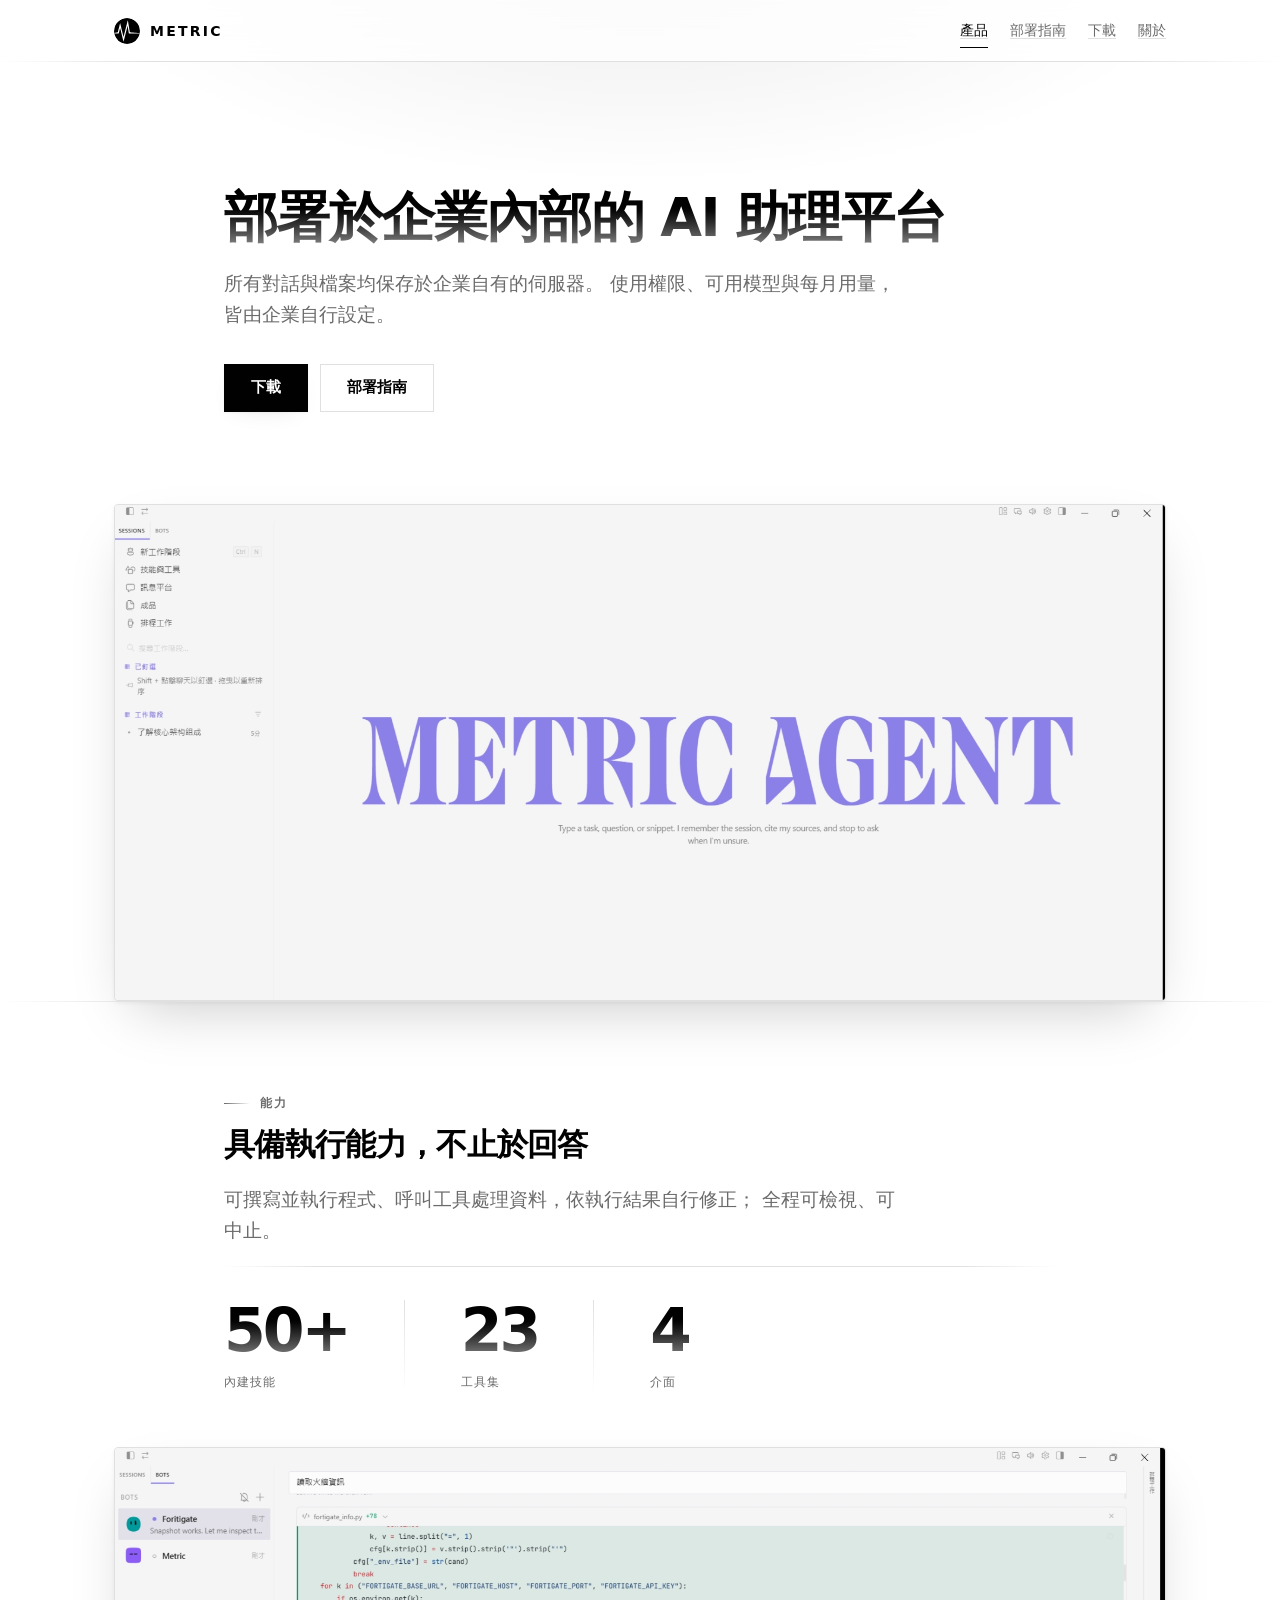
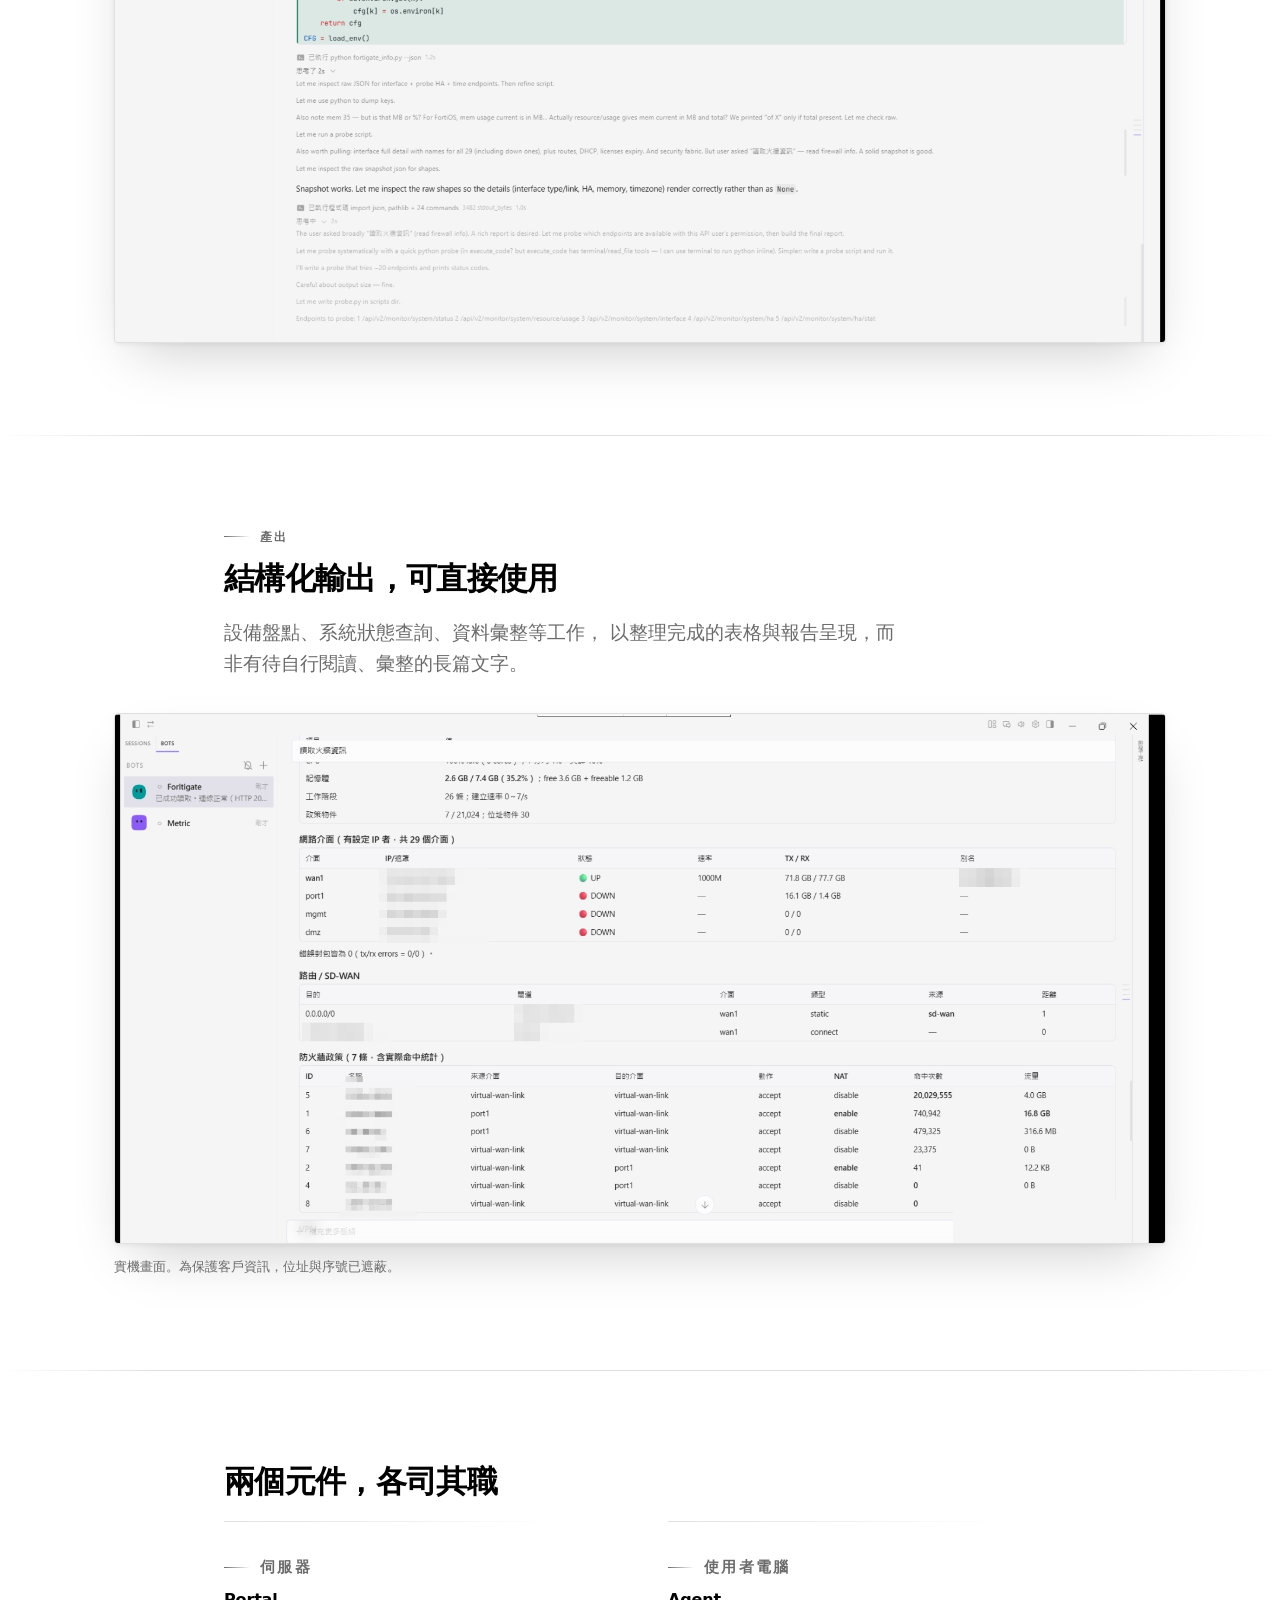
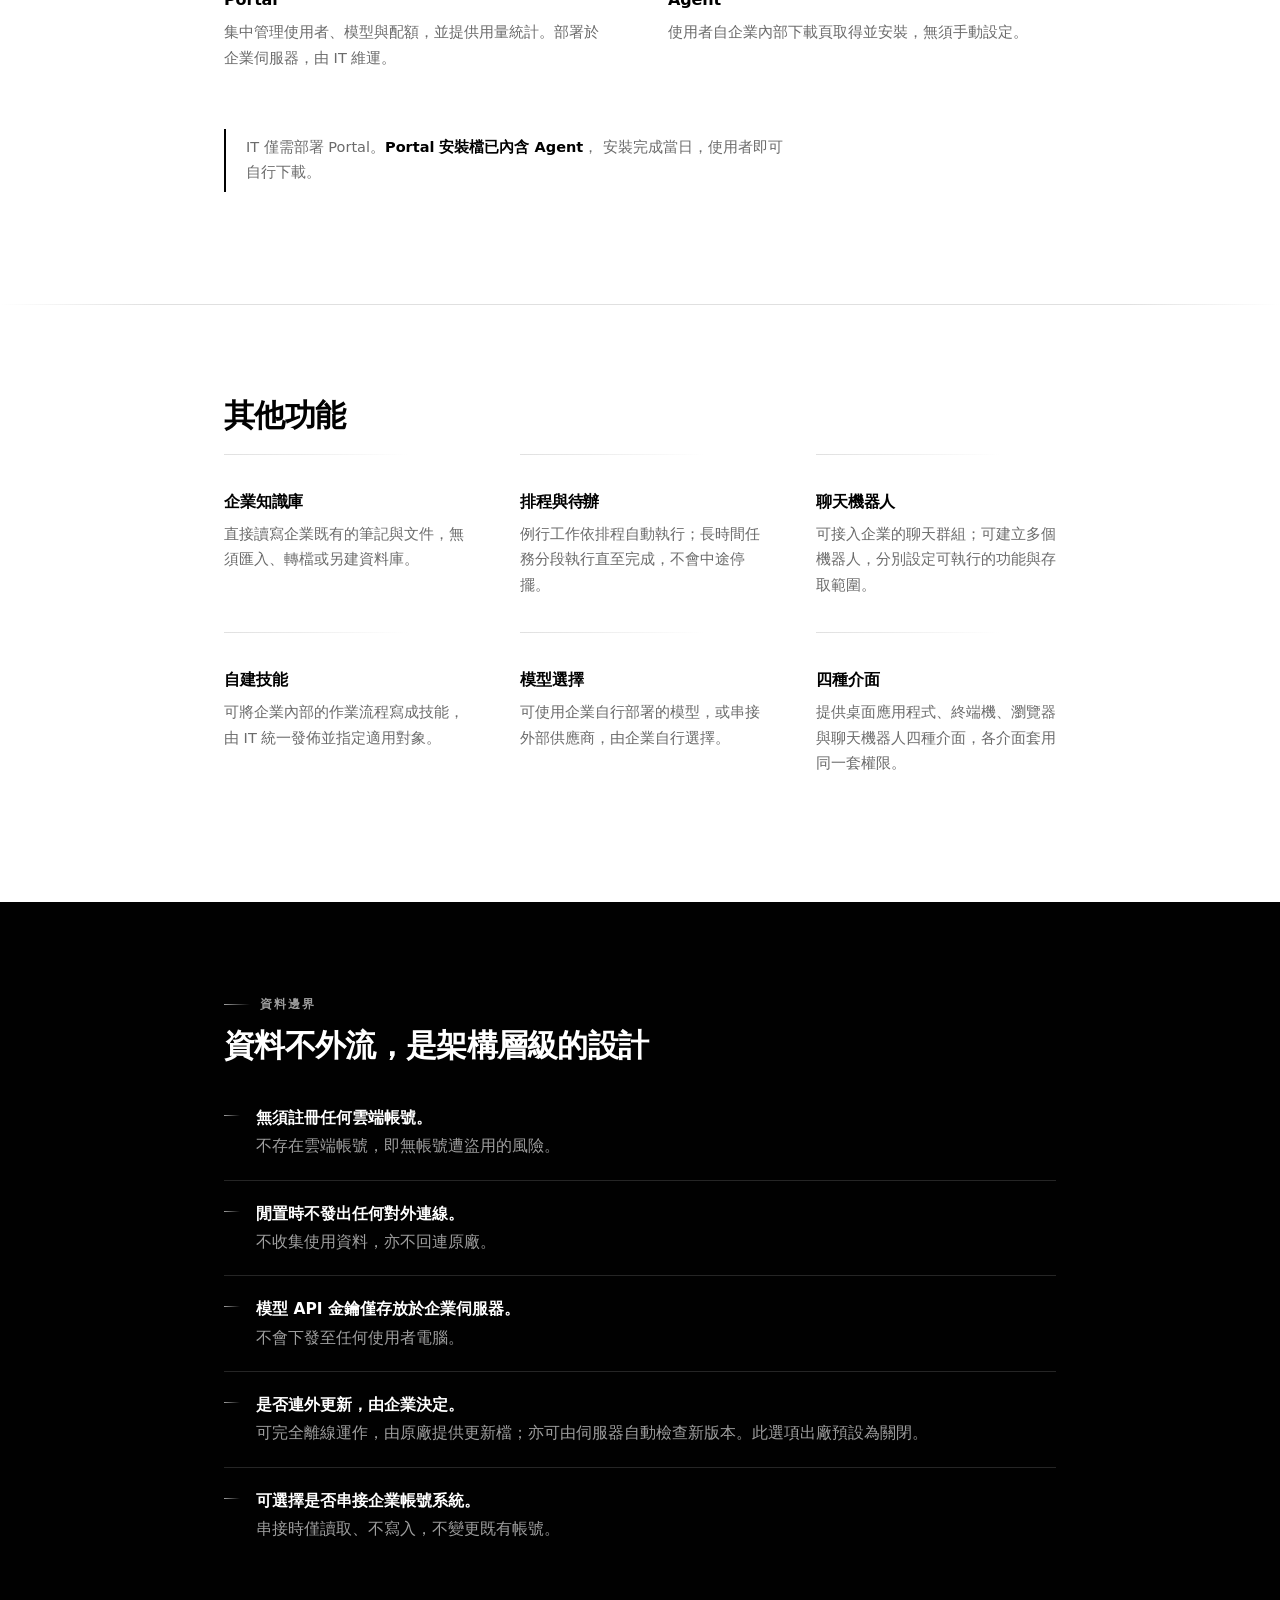
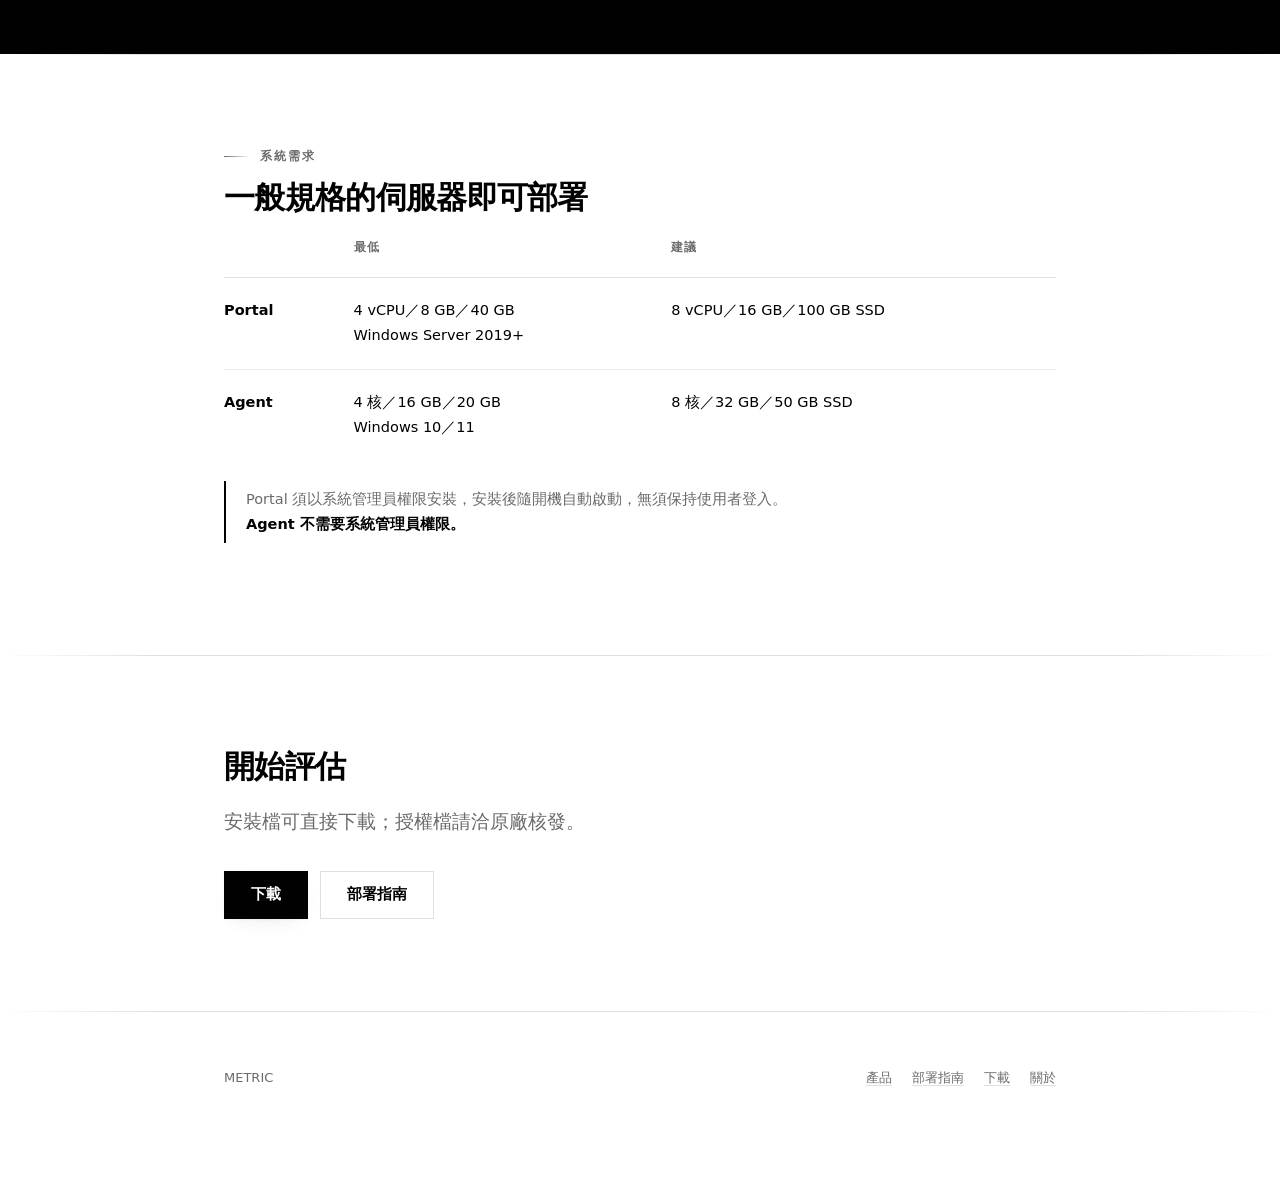
==== index.html @ d11fee45 "官網文案改為專業企業用語；「公司」統一為「企業」 Co-Authored-By: Claude Opus 5.5 <noreply@anthropic.com>" ====
<!DOCTYPE html>
<html lang="zh-Hant">
<head>
<meta charset="utf-8">
<meta name="viewport" content="width=device-width,initial-scale=1">
<title>METRIC — 部署於企業內部的 AI 助理平台</title>
<meta name="description" content="METRIC 是部署於企業自有伺服器的 AI 助理平台。對話與檔案保存於企業內部；使用權限、可用模型與用量配額由企業自行管控。">
<link rel="icon" type="image/svg+xml" href="brand/metric-badge-ink.svg">
<link rel="alternate icon" href="brand/favicon.ico">
<link rel="apple-touch-icon" href="brand/apple-touch-icon.png">
<link rel="stylesheet" href="style.css">
<!-- 社群預覽（LINE／Slack／Teams 貼連結時長什麼樣）。
     🔴 og:image 必須是**絕對網址** —— 爬蟲不會套 <base>，相對路徑一律抓不到。
     沒有 og:image 時各家會自己去猜，實測 LINE 會抓 apple-touch-icon。
     🔴 圖只能用 brand/og-image.png（圓形黑底白波形）。品牌資料夾裡那幾個紅色的
     不是產品在用的標誌 —— 就是它害預覽圖跟品牌對不上過一次。
     搬到自有網域時這裡的絕對網址要一起換。 -->
<meta property="og:type" content="website">
<meta property="og:site_name" content="METRIC">
<meta property="og:locale" content="zh_TW">
<meta property="og:title" content="METRIC — 部署於企業內部的 AI 助理平台">
<meta property="og:description" content="METRIC 是部署於企業自有伺服器的 AI 助理平台。對話與檔案保存於企業內部；使用權限、可用模型與用量配額由企業自行管控。">
<meta property="og:url" content="https://mlmicocake-beep.github.io/metric-website/">
<meta property="og:image" content="https://mlmicocake-beep.github.io/metric-website/brand/og-image.png">
<meta property="og:image:width" content="1200">
<meta property="og:image:height" content="630">
<meta name="twitter:card" content="summary_large_image">

</head>
<body>

<header>
  <div class="nav">
    <a class="brand" href="index.html">
      <img class="mark" src="brand/metric-badge-ink.svg" alt="" aria-hidden="true">
      <span>METRIC</span>
    </a>
    <nav>
      <a href="index.html" aria-current="page">產品</a>
      <a href="guide.html">部署指南</a>
      <a href="download.html">下載</a>
      <a href="about.html">關於</a>
    </nav>
  </div>
</header>

<div class="hero">
  <div class="wrap">
    <h1>部署於企業內部的 AI 助理平台</h1>
    <p class="lead">
      所有對話與檔案均保存於企業自有的伺服器。
      使用權限、可用模型與每月用量，皆由企業自行設定。
    </p>
    <div class="cta">
      <a class="btn" href="download.html">下載</a>
      <a class="btn alt" href="guide.html">部署指南</a>
    </div>
  </div>
</div>

<div class="wide">
  <figure>
    <img src="img/app-home.png" alt="METRIC Agent 桌面應用程式主畫面"
           width="1764" height="832" fetchpriority="high">
  </figure>
</div>

<section>
  <div class="wrap">
    <p class="eyebrow">能力</p>
    <h2>具備執行能力，不止於回答</h2>
    <p class="lead">可撰寫並執行程式、呼叫工具處理資料，依執行結果自行修正；
       全程可檢視、可中止。</p>
    <div class="stats" style="margin-top:20px">
      <div class="stat"><div class="n">50+</div><div class="l">內建技能</div></div>
      <div class="stat"><div class="n">23</div><div class="l">工具集</div></div>
      <div class="stat"><div class="n">4</div><div class="l">介面</div></div>
    </div>
  </div>
  <!-- 🔴 密集的 UI 截圖要滿版。放進兩欄版塊時只有 458px 寬，表格文字完全看不清楚
       （實測量到的），那種圖等於沒放。 -->
  <div class="wide" style="margin-top:34px">
    <figure>
      <img src="img/app-work.png" alt="Agent 撰寫並執行 Python 腳本，依結果自行修正"
           width="1769" height="832" loading="lazy">
    </figure>
  </div>
</section>

<section>
  <div class="wrap">
    <p class="eyebrow">產出</p>
    <h2>結構化輸出，可直接使用</h2>
    <p class="lead">設備盤點、系統狀態查詢、資料彙整等工作，
       以整理完成的表格與報告呈現，而非有待自行閱讀、彙整的長篇文字。</p>
  </div>
  <div class="wide" style="margin-top:34px">
    <figure>
      <img src="img/app-report.png" alt="讀取網路設備後產出的結構化報告"
           width="1799" height="905" loading="lazy">
      <figcaption>實機畫面。為保護客戶資訊，位址與序號已遮蔽。</figcaption>
    </figure>
  </div>
</section>

<section>
  <div class="wrap">
    <h2>兩個元件，各司其職</h2>
    <div class="grid">
      <div class="card">
        <p class="eyebrow" style="margin:0 0 6px">伺服器</p>
        <h3>Portal</h3>
        <p>集中管理使用者、模型與配額，並提供用量統計。部署於企業伺服器，由 IT 維運。</p>
      </div>
      <div class="card">
        <p class="eyebrow" style="margin:0 0 6px">使用者電腦</p>
        <h3>Agent</h3>
        <p>使用者自企業內部下載頁取得並安裝，無須手動設定。</p>
      </div>
    </div>
    <p class="note" style="margin-top:24px">
      IT 僅需部署 Portal。<b>Portal 安裝檔已內含 Agent</b>，
      安裝完成當日，使用者即可自行下載。
    </p>
  </div>
</section>

<section>
  <div class="wrap">
    <h2>其他功能</h2>
    <div class="grid">
      <div class="card">
        <h3>企業知識庫</h3>
        <p>直接讀寫企業既有的筆記與文件，無須匯入、轉檔或另建資料庫。</p>
      </div>
      <div class="card">
        <h3>排程與待辦</h3>
        <p>例行工作依排程自動執行；長時間任務分段執行直至完成，不會中途停擺。</p>
      </div>
      <div class="card">
        <h3>聊天機器人</h3>
        <p>可接入企業的聊天群組；可建立多個機器人，分別設定可執行的功能與存取範圍。</p>
      </div>
      <div class="card">
        <h3>自建技能</h3>
        <p>可將企業內部的作業流程寫成技能，由 IT 統一發佈並指定適用對象。</p>
      </div>
      <div class="card">
        <h3>模型選擇</h3>
        <p>可使用企業自行部署的模型，或串接外部供應商，由企業自行選擇。</p>
      </div>
      <div class="card">
        <h3>四種介面</h3>
        <p>提供桌面應用程式、終端機、瀏覽器與聊天機器人四種介面，各介面套用同一套權限。</p>
      </div>
    </div>
  </div>
</section>

<!-- 整段黑白反轉：這一站唯一的強調手段。放在「資料不外流」這一段 ——
     它是客戶最在意的一塊，值得在視覺上跟其他版塊分開。 -->
<section class="invert">
  <div class="wrap">
    <p class="eyebrow">資料邊界</p>
    <h2>資料不外流，是架構層級的設計</h2>
    <ul class="tick">
      <li><b>無須註冊任何雲端帳號。</b>不存在雲端帳號，即無帳號遭盜用的風險。</li>
      <li><b>閒置時不發出任何對外連線。</b>不收集使用資料，亦不回連原廠。</li>
      <li><b>模型 API 金鑰僅存放於企業伺服器。</b>不會下發至任何使用者電腦。</li>
      <li><b>是否連外更新，由企業決定。</b>可完全離線運作，由原廠提供更新檔；亦可由伺服器自動檢查新版本。此選項出廠預設為關閉。</li>
      <li><b>可選擇是否串接企業帳號系統。</b>串接時僅讀取、不寫入，不變更既有帳號。</li>
    </ul>
  </div>
</section>

<section>
  <div class="wrap">
    <p class="eyebrow">系統需求</p>
    <h2>一般規格的伺服器即可部署</h2>
    <table>
      <tr><th></th><th>最低</th><th>建議</th></tr>
      <tr>
        <td><b>Portal</b></td>
        <td>4 vCPU／8 GB／40 GB<br>Windows Server 2019+</td>
        <td>8 vCPU／16 GB／100 GB SSD</td>
      </tr>
      <tr>
        <td><b>Agent</b></td>
        <td>4 核／16 GB／20 GB<br>Windows 10／11</td>
        <td>8 核／32 GB／50 GB SSD</td>
      </tr>
    </table>
    <p class="note" style="margin-top:20px">
      Portal 須以系統管理員權限安裝，安裝後隨開機自動啟動，無須保持使用者登入。
      <b>Agent 不需要系統管理員權限。</b>
    </p>
  </div>
</section>

<section>
  <div class="wrap">
    <h2>開始評估</h2>
    <p class="lead" style="margin-bottom:0">安裝檔可直接下載；授權檔請洽原廠核發。</p>
    <div class="cta">
      <a class="btn" href="download.html">下載</a>
      <a class="btn alt" href="guide.html">部署指南</a>
    </div>
  </div>
</section>

<footer>
  <div class="wrap">
    <span>METRIC</span>
    <nav>
      <a href="index.html">產品</a>
      <a href="guide.html">部署指南</a>
      <a href="download.html">下載</a>
      <a href="about.html">關於</a>
    </nav>
  </div>
</footer>

</body>
</html>
---- style.css ----
/* METRIC 官方網站
 *
 * 色票取自產品的主題定義（`apps/desktop/src/themes/presets.ts` 的 `nousTheme`）
 * 再收斂成營運裁示的全線黑白：#010101 ／ #ffffff。網站與產品要長得像同一個
 * 東西，所以這裡**不另立一套色**。
 *
 * 排版規則取自 `apps/desktop/DESIGN.md`：
 *   1. **Flat, not boxed.** 不要卡片套卡片。分組用留白與單一細線，不要一層層方塊。
 *   2. **文字按鈕不做圓角**，尺寸由 padding × line-height 決定，不給固定高度。
 *   3. **Tokens, not literals.** 顏色一律走 CSS 變數。
 *
 * 🔴 2026-09-21 營運裁示：**漸層、陰影、發光解禁。**（先前的「一律不得使用」
 * 已撤銷。）但兩件事沒有跟著解禁：
 *   - **配色仍然只有黑與白。** 漸層是黑到透明、白到透明，不引入第三個色相。
 *   - **紅色仍然只出現在標誌本體。** 不拿紅當強調色。
 *
 * 🔴 效果一律走變數（--glow／--elev-1／--elev-2／--rule），不要在元件裡寫死
 * rgba。深色模式整組換過一次 —— 淺色底用黑影，深色底用白光，同一組數值
 * 直接套過去會變成「深色模式什麼都看不到」。
 */

:root {
  --bg: #ffffff;
  --fg: #010101;
  --card: #f7f7f7;
  --muted-fg: #6b6b6b;
  --bd: #e0e0e0;
  --bd-faint: #ededed;
  --primary: #010101;
  --primary-fg: #ffffff;

  /* 效果：淺色底＝黑影。數值刻意壓很低，要的是深度不是戲劇性。 */
  --elev-1: 0 1px 2px rgba(1, 1, 1, .04), 0 8px 24px -12px rgba(1, 1, 1, .12);
  --elev-2: 0 2px 4px rgba(1, 1, 1, .05), 0 24px 56px -20px rgba(1, 1, 1, .22);
  --glow: 0 0 0 1px rgba(1, 1, 1, .08), 0 8px 32px -8px rgba(1, 1, 1, .28);
  /* 主角光：hero 背後那一團。淺色底是極淡的灰暈。 */
  --halo: radial-gradient(60% 55% at 50% 0%, rgba(1, 1, 1, .07) 0%, transparent 72%);
  /* 細線：兩端淡出的漸層線，比死板的一條實線細緻 */
  --rule: linear-gradient(90deg, transparent, var(--bd) 12%, var(--bd) 88%, transparent);
  --text-sheen: linear-gradient(180deg, var(--fg) 30%, color-mix(in srgb, var(--fg) 45%, var(--bg)) 100%);

  --max: 880px;
  --max-wide: 1100px;
  --radius: 4px;

  --s1: 6px;
  --s2: 12px;
  --s3: 20px;
  --s4: 34px;
  --s5: 56px;
  --s6: 92px;

  --sans: "Segoe WPC", "Segoe UI", -apple-system, BlinkMacSystemFont,
          "SF Pro Text", "SF Pro Display", system-ui, "Noto Sans TC",
          "Microsoft JhengHei", sans-serif;
  --mono: Menlo, Monaco, "SF Mono", "Courier Prime", Consolas, monospace;
}

/* 🔴 深色模式不是把上面那組照抄。黑底上的黑影＝看不見，所以改成白光。 */
@media (prefers-color-scheme: dark) {
  :root:not([data-theme="light"]) {
    --bg: #010101;
    --fg: #ffffff;
    --card: #0d0d0d;
    --muted-fg: #8a8a8a;
    --bd: #2e2e2e;
    --bd-faint: #1c1c1c;
    --primary: #ffffff;
    --primary-fg: #010101;

    --elev-1: 0 1px 2px rgba(0, 0, 0, .6), 0 8px 24px -12px rgba(0, 0, 0, .9);
    --elev-2: 0 2px 4px rgba(0, 0, 0, .7), 0 24px 56px -20px rgba(0, 0, 0, 1);
    --glow: 0 0 0 1px rgba(255, 255, 255, .14), 0 8px 34px -6px rgba(255, 255, 255, .22);
    --halo: radial-gradient(60% 55% at 50% 0%, rgba(255, 255, 255, .11) 0%, transparent 72%);
  }
}
:root[data-theme="dark"] {
  --bg: #010101;
  --fg: #ffffff;
  --card: #0d0d0d;
  --muted-fg: #8a8a8a;
  --bd: #2e2e2e;
  --bd-faint: #1c1c1c;
  --primary: #ffffff;
  --primary-fg: #010101;
  --elev-1: 0 1px 2px rgba(0, 0, 0, .6), 0 8px 24px -12px rgba(0, 0, 0, .9);
  --elev-2: 0 2px 4px rgba(0, 0, 0, .7), 0 24px 56px -20px rgba(0, 0, 0, 1);
  --glow: 0 0 0 1px rgba(255, 255, 255, .14), 0 8px 34px -6px rgba(255, 255, 255, .22);
  --halo: radial-gradient(60% 55% at 50% 0%, rgba(255, 255, 255, .11) 0%, transparent 72%);
}

* { box-sizing: border-box; }
html { scroll-behavior: smooth; -webkit-text-size-adjust: 100%; }

body {
  margin: 0;
  background: var(--bg);
  color: var(--fg);
  font: 16px/1.75 var(--sans);
  -webkit-font-smoothing: antialiased;
  text-rendering: optimizeLegibility;
}

::selection { background: var(--fg); color: var(--bg); }
:focus-visible { outline: 2px solid var(--fg); outline-offset: 3px; }

.wrap { max-width: var(--max); margin: 0 auto; padding: 0 24px; }

/* ── 頂欄 ──────────────────────────────────────────────────────────────── */
/* 半透明＋背景模糊，捲動時內容從底下透出來。細線用漸層，兩端淡出。 */
header {
  position: sticky; top: 0; z-index: 10;
  background: color-mix(in srgb, var(--bg) 78%, transparent);
  backdrop-filter: saturate(180%) blur(14px);
  -webkit-backdrop-filter: saturate(180%) blur(14px);
}
header::after {
  content: ""; position: absolute; left: 0; right: 0; bottom: 0; height: 1px;
  background: var(--rule);
}
@supports not (backdrop-filter: blur(1px)) {
  header { background: var(--bg); }
}
.nav {
  max-width: var(--max-wide); margin: 0 auto; padding: 14px 24px;
  display: flex; align-items: center; gap: 26px;
}
/* 標誌＝產品實際在用的那個圖示：圓形、黑底、白色波形（metric-badge-ink.svg，
   與出貨的 portal-icon.ico 同一個）。
   ⚠️ 容易拿錯的鄰居：metric-app-icon.svg 是圓角方形＋紅波形。
   規範：符號周圍留白 ≥ 波形高度 1/4（用外距給出來）。 */
.brand { display: flex; align-items: center; gap: 10px; text-decoration: none; }
.brand .mark {
  width: 26px; height: 26px; display: block; border-radius: 50%; margin: 3px 0;
  transition: box-shadow .25s ease;
}
.brand:hover .mark { box-shadow: var(--glow); }
.brand span { font-weight: 600; letter-spacing: .16em; font-size: 14px; color: var(--fg); }
.nav nav { margin-left: auto; display: flex; gap: 22px; flex-wrap: wrap; }
.nav nav a {
  color: var(--muted-fg); text-decoration: none; font-size: 14px;
  padding: 4px 0; border-bottom: 1px solid transparent;
  transition: color .18s ease, border-color .18s ease;
}
.nav nav a:hover { color: var(--fg); border-bottom-color: var(--bd); text-decoration: none; }
.nav nav a[aria-current="page"] { color: var(--fg); border-bottom-color: var(--primary); }

/* ── 版塊 ──────────────────────────────────────────────────────────────── */
section { padding: var(--s6) 0; position: relative; }
section::before {
  content: ""; position: absolute; left: 0; right: 0; top: 0; height: 1px;
  background: var(--rule);
}

/* Hero：背後一團光暈。不是裝飾 —— 它把視線帶到標題上。 */
.hero {
  padding: calc(var(--s6) + 34px) 0 var(--s6);
  position: relative; isolation: isolate;
}
.hero::before {
  content: ""; position: absolute; inset: -20% 0 0; z-index: -1;
  background: var(--halo); pointer-events: none;
}

/* 反轉版塊：黑白對調＋一層漸層讓它不是死板的一塊黑 */
section.invert {
  background: var(--fg); color: var(--bg); border-top: 0;
  --muted-fg: color-mix(in srgb, var(--bg) 62%, var(--fg));
  --bd: color-mix(in srgb, var(--bg) 26%, var(--fg));
  --bd-faint: color-mix(in srgb, var(--bg) 14%, var(--fg));
  --primary: var(--bg);
  --primary-fg: var(--fg);
}
section.invert::before { display: none; }
section.invert h1, section.invert h2, section.invert h3, section.invert b { color: var(--bg); }

/* 🔴 深色模式不要真的翻成整片白 —— 在暗房裡看網站時那是一記閃光燈。
   改成「比頁面再亮一階的面板」＋上緣一道光暈，一樣是強調，但不刺眼。 */
@media (prefers-color-scheme: dark) {
  :root:not([data-theme="light"]) section.invert {
    background: linear-gradient(180deg,
      color-mix(in srgb, var(--fg) 9%, var(--bg)) 0%,
      color-mix(in srgb, var(--fg) 4%, var(--bg)) 100%);
    color: var(--fg);
    --muted-fg: #8a8a8a;
    --bd: #333333;
    --bd-faint: #242424;
    --primary: #ffffff;
    --primary-fg: #010101;
    box-shadow: inset 0 1px 0 rgba(255, 255, 255, .16);
  }
  :root:not([data-theme="light"]) section.invert h1,
  :root:not([data-theme="light"]) section.invert h2,
  :root:not([data-theme="light"]) section.invert h3,
  :root:not([data-theme="light"]) section.invert b,
  :root:not([data-theme="light"]) section.invert ul.tick li b { color: var(--fg); }
}

h1 {
  font-size: clamp(32px, 5.4vw, 54px); line-height: 1.12;
  margin: 0 0 var(--s3); letter-spacing: -.03em; font-weight: 600;
  max-width: 20ch;
  /* 大字給一點縱向漸層，讓它有重量。純黑白，不引入色相。 */
  background: var(--text-sheen);
  -webkit-background-clip: text; background-clip: text;
  color: transparent;
}
section.invert h1, section.invert h2 { background: none; color: var(--bg); }
h2 {
  font-size: clamp(22px, 3vw, 31px); line-height: 1.24;
  margin: 0 0 var(--s3); font-weight: 600; letter-spacing: -.022em;
  max-width: 26ch;
}
h3 { font-size: 16px; margin: 0 0 var(--s1); font-weight: 600; letter-spacing: -.01em; }
p { margin: 0 0 var(--s3); }
.lead { font-size: 18.5px; line-height: 1.68; color: var(--muted-fg); max-width: 58ch; }

.eyebrow {
  font-size: 11.5px; letter-spacing: .16em; text-transform: uppercase;
  color: var(--muted-fg); margin: 0 0 var(--s2); font-weight: 600;
  display: flex; align-items: center; gap: 10px;
}
.eyebrow::before {
  content: ""; width: 26px; height: 1px; flex: none;
  background: linear-gradient(90deg, currentColor, transparent);
}

a { color: var(--primary); text-decoration: none; }
a:not(.btn):not(.brand) {
  text-decoration: underline; text-decoration-thickness: 1px;
  text-underline-offset: 3px; text-decoration-color: var(--bd);
  transition: text-decoration-color .18s ease;
}
.nav nav a, footer nav a { text-decoration: none; }
a:not(.btn):not(.brand):hover { text-decoration-color: currentColor; }

/* ── 按鈕 ──────────────────────────────────────────────────────────────── */
.cta { display: flex; gap: 12px; flex-wrap: wrap; margin-top: var(--s4); }
.btn {
  display: inline-block; padding: 12px 26px; border-radius: 0;
  font-weight: 600; font-size: 14.5px; line-height: 1.5; text-decoration: none;
  background: var(--primary); color: var(--primary-fg);
  border: 1px solid var(--primary);
  box-shadow: var(--elev-1);
  transition: box-shadow .22s ease, transform .22s ease, background .18s ease,
              color .18s ease, border-color .18s ease;
}
.btn:hover {
  box-shadow: var(--glow); transform: translateY(-1px); text-decoration: none;
}
.btn:active { transform: none; box-shadow: var(--elev-1); }
.btn.alt {
  background: transparent; color: var(--fg); border-color: var(--bd); box-shadow: none;
}
.btn.alt:hover { border-color: var(--fg); box-shadow: var(--elev-1); }

/* ── 分組 ──────────────────────────────────────────────────────────────── */
.grid { display: grid; gap: 0 var(--s5); grid-template-columns: repeat(auto-fit, minmax(240px, 1fr)); }
.card {
  padding: var(--s4) 0; position: relative;
  transition: transform .22s ease;
}
.card::before {
  content: ""; position: absolute; left: 0; right: var(--s5); top: 0; height: 1px;
  background: linear-gradient(90deg, var(--bd), transparent);
  transition: background .25s ease;
}
.card:hover { transform: translateY(-2px); }
.card:hover::before { background: linear-gradient(90deg, var(--fg), transparent); }
.card p { margin: 0; color: var(--muted-fg); font-size: 14.5px; }
.card h3 { color: var(--fg); margin-bottom: var(--s1); }

/* 數字：這一站最大的字。 */
.stats { display: flex; flex-wrap: wrap; margin-top: var(--s4); position: relative; }
.stats::before {
  content: ""; position: absolute; left: 0; right: 0; top: 0; height: 1px;
  background: var(--rule);
}
.stat {
  padding: var(--s4) var(--s5) var(--s3) 0;
  margin-right: var(--s5); position: relative;
}
.stat::after {
  content: ""; position: absolute; right: 0; top: var(--s4); bottom: var(--s3); width: 1px;
  background: linear-gradient(180deg, var(--bd), transparent);
}
.stat:last-child { margin-right: 0; padding-right: 0; }
.stat:last-child::after { display: none; }
.stat .n {
  font-size: clamp(40px, 6.2vw, 60px); font-weight: 600; line-height: 1;
  letter-spacing: -.05em; font-variant-numeric: tabular-nums;
  background: var(--text-sheen);
  -webkit-background-clip: text; background-clip: text; color: transparent;
}
.stat .l {
  font-size: 12px; color: var(--muted-fg); margin-top: var(--s2);
  letter-spacing: .08em; text-transform: uppercase;
}

/* 步驟 */
ol.steps { counter-reset: s; list-style: none; padding: 0; margin: 0; }
ol.steps > li {
  counter-increment: s; position: relative;
  padding: 0 0 var(--s5) 46px; margin-left: 12px;
  border-left: 1px solid transparent;
  background: linear-gradient(180deg, var(--bd), var(--bd)) left / 1px 100% no-repeat;
}
ol.steps > li:last-child {
  padding-bottom: 0;
  background: linear-gradient(180deg, var(--bd), transparent 70%) left / 1px 100% no-repeat;
}
ol.steps > li::before {
  content: counter(s); position: absolute; left: -12px; top: 0;
  width: 24px; height: 24px; border-radius: 50%;
  background: var(--bg); border: 1px solid var(--bd); color: var(--muted-fg);
  font-size: 11.5px; font-weight: 600; display: grid; place-items: center;
  font-variant-numeric: tabular-nums;
  box-shadow: var(--elev-1); transition: box-shadow .22s ease, color .22s ease;
}
ol.steps > li:hover::before { color: var(--fg); box-shadow: var(--glow); }
ol.steps h3 { margin: 0 0 var(--s1); }
ol.steps p { color: var(--muted-fg); font-size: 14.5px; margin: 0 0 var(--s1); }
ol.steps p:last-child { margin-bottom: 0; }

/* 表格 */
table { width: 100%; border-collapse: collapse; font-size: 14.5px; }
th, td {
  text-align: left; padding: var(--s3) var(--s4) var(--s3) 0;
  border-bottom: 1px solid var(--bd-faint); vertical-align: top;
}
tr:first-child th { border-bottom-color: var(--bd); }
th {
  color: var(--muted-fg); font-weight: 600; font-size: 11.5px;
  letter-spacing: .1em; text-transform: uppercase; padding-top: 0;
}
td:first-child { white-space: nowrap; color: var(--fg); }
tr:last-child td { border-bottom: 0; }

.mono { font-family: var(--mono); font-size: 13px; }
pre {
  background: var(--card); border: 1px solid var(--bd); border-radius: var(--radius);
  padding: var(--s3); overflow-x: auto; margin: 0 0 var(--s3);
  font-family: var(--mono); font-size: 13px; line-height: 1.7;
  box-shadow: var(--elev-1);
}
.note {
  border-left: 2px solid var(--primary); padding: var(--s1) 0 var(--s1) var(--s3);
  color: var(--muted-fg); font-size: 14.5px; margin: 0 0 var(--s3); max-width: 62ch;
}
.note b { color: var(--fg); }

ul.tick { list-style: none; padding: 0; margin: 0; }
ul.tick li {
  padding: var(--s3) 0 var(--s3) 32px; position: relative;
  color: var(--muted-fg); font-size: 15.5px; line-height: 1.7;
  border-bottom: 1px solid var(--bd-faint);
}
ul.tick li:last-child { border-bottom: 0; }
ul.tick li::before {
  content: ""; position: absolute; left: 0; top: 30px; width: 16px; height: 1px;
  background: linear-gradient(90deg, currentColor, transparent);
}
ul.tick li b { color: var(--fg); display: block; margin-bottom: 2px; }
section.invert ul.tick li b { color: var(--bg); }

footer {
  padding: var(--s5) 0 var(--s6); color: var(--muted-fg); font-size: 13px;
  position: relative;
}
footer::before {
  content: ""; position: absolute; left: 0; right: 0; top: 0; height: 1px;
  background: var(--rule);
}
footer .wrap { display: flex; gap: var(--s3); flex-wrap: wrap; align-items: center; }
footer nav { margin-left: auto; display: flex; gap: var(--s3); flex-wrap: wrap; }
footer a { color: var(--muted-fg); }
footer a:hover { color: var(--fg); }

/* ── 圖片 ──────────────────────────────────────────────────────────────── */
/* ⚠️ 這些是實機截圖，IP／序號都已遮蔽 —— 換圖時要先確認同一件事。 */
figure { margin: 0; }
figure img {
  display: block; width: 100%; height: auto;
  border: 1px solid var(--bd); border-radius: var(--radius);
  background: var(--card);
  box-shadow: var(--elev-2);
}
figcaption { color: var(--muted-fg); font-size: 13px; margin-top: var(--s2); }

.split {
  display: grid; gap: var(--s5); align-items: center;
  grid-template-columns: minmax(0, 0.9fr) minmax(0, 1.1fr);
}
.split.flip > figure { order: -1; }
.split .txt > :last-child { margin-bottom: 0; }

.wide { max-width: var(--max-wide); margin: 0 auto; padding: 0 24px; }

/* ── 進場：捲到才浮現。純 CSS，沒有 JS。 ──────────────────────────────── */
/* 🔴 只在瀏覽器真的支援時才把初始狀態設成透明 —— 否則不支援的瀏覽器
   會看到一片空白。Safari／Firefox 目前是直接顯示，那是刻意的降級。 */
@supports (animation-timeline: view()) {
  @media (prefers-reduced-motion: no-preference) {
    section > .wrap > *, section > .wide, .hero > .wrap > * {
      animation: rise linear both;
      animation-timeline: view();
      animation-range: entry 0% cover 22%;
    }
  }
}
@keyframes rise {
  from { opacity: 0; transform: translateY(16px); }
  to   { opacity: 1; transform: none; }
}

@media (prefers-reduced-motion: reduce) {
  * { animation: none !important; transition: none !important; }
  html { scroll-behavior: auto; }
}

@media (max-width: 760px) {
  .split { grid-template-columns: 1fr; gap: var(--s4); }
  .split.flip > figure { order: 0; }
}

@media (max-width: 640px) {
  :root { --s5: 36px; --s6: 52px; }
  .hero { padding: var(--s6) 0 calc(var(--s6) - 12px); }
  h1 { max-width: none; }
  /* flex-wrap：真機字體比模擬器寬時，讓導覽列掉到第二行，
     而不是被 flex 擠扁到看不清楚。 */
  .nav { gap: 10px 14px; padding: 12px 20px; flex-wrap: wrap; }
  .nav nav { gap: 16px; margin-left: auto; }
  .wrap, .wide { padding: 0 20px; }
  .grid { gap: 0; }
  .card::before { right: 0; }
  .stats { margin-top: var(--s3); }
  .stat { padding: var(--s3) var(--s4) var(--s2) 0; margin-right: var(--s4); }
  .stat::after { top: var(--s3); bottom: var(--s2); }
  th, td { padding-right: var(--s3); }
  td:first-child { white-space: normal; }
}
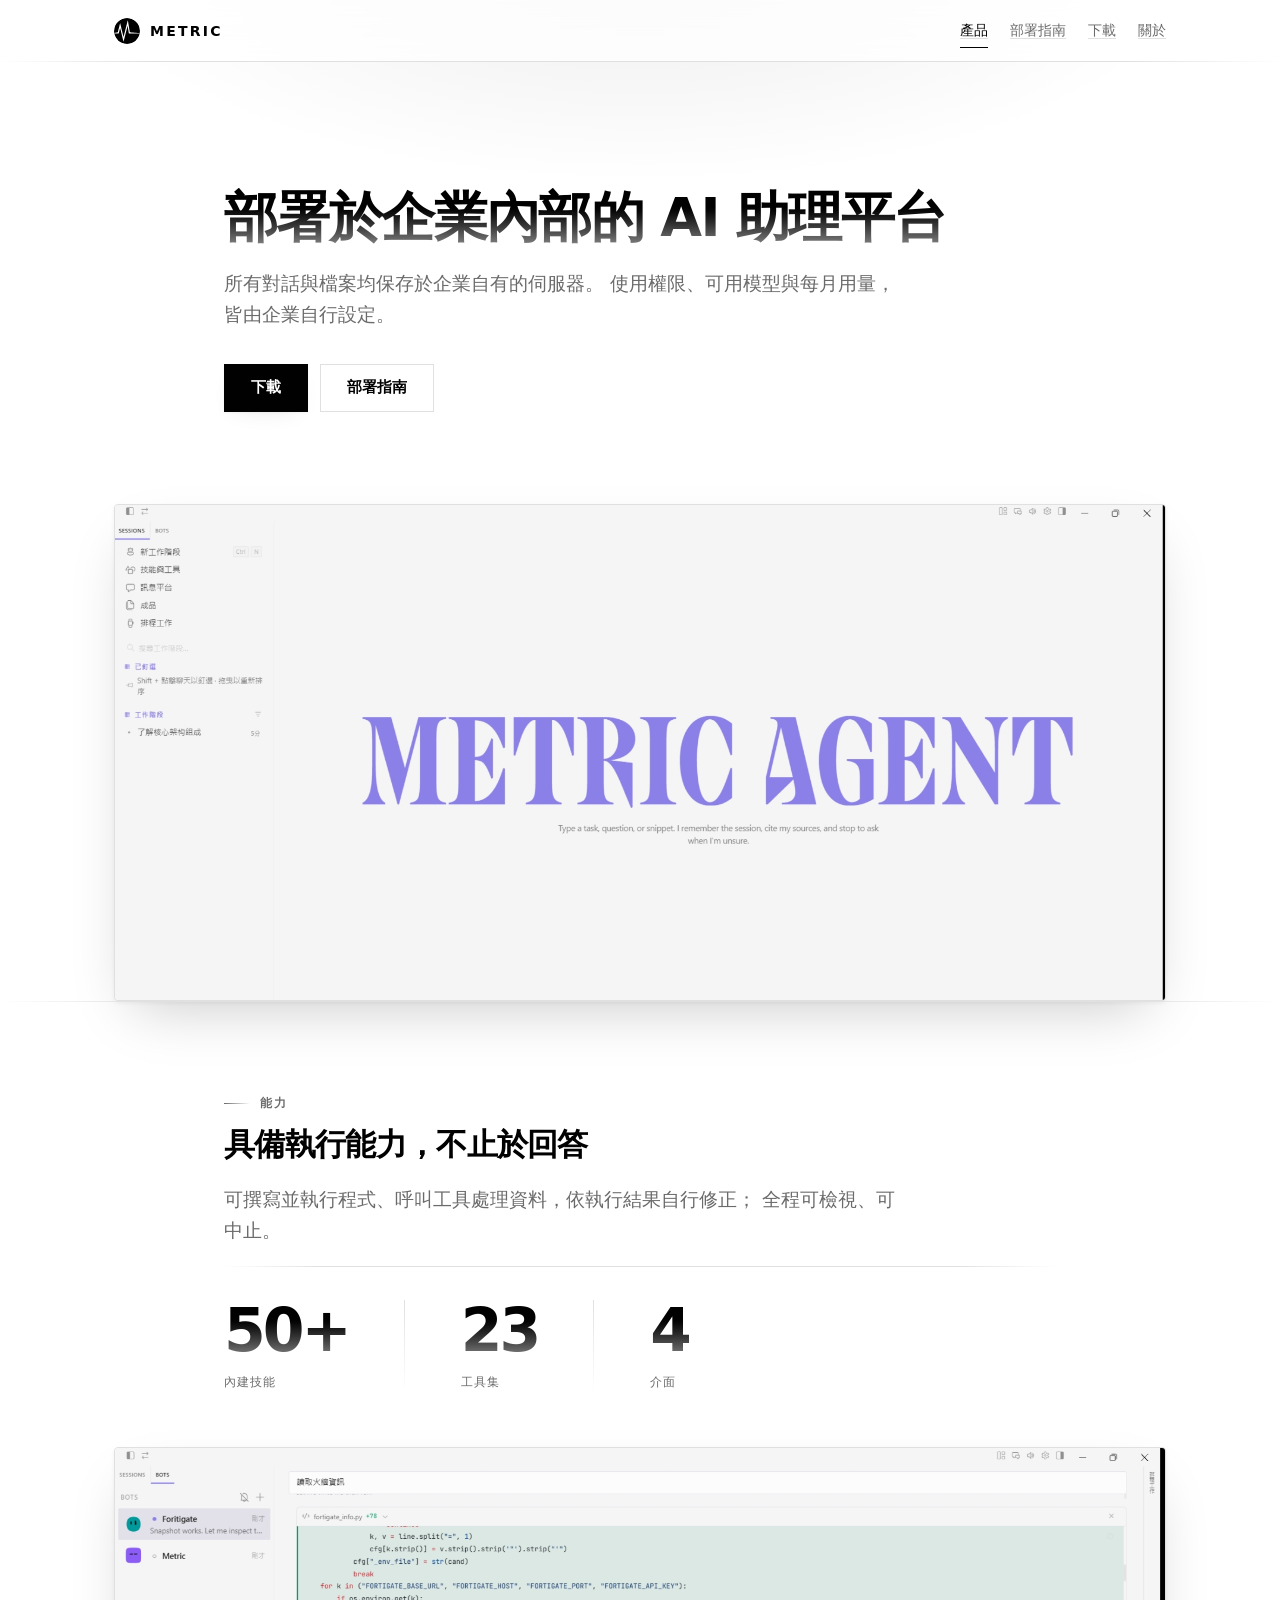
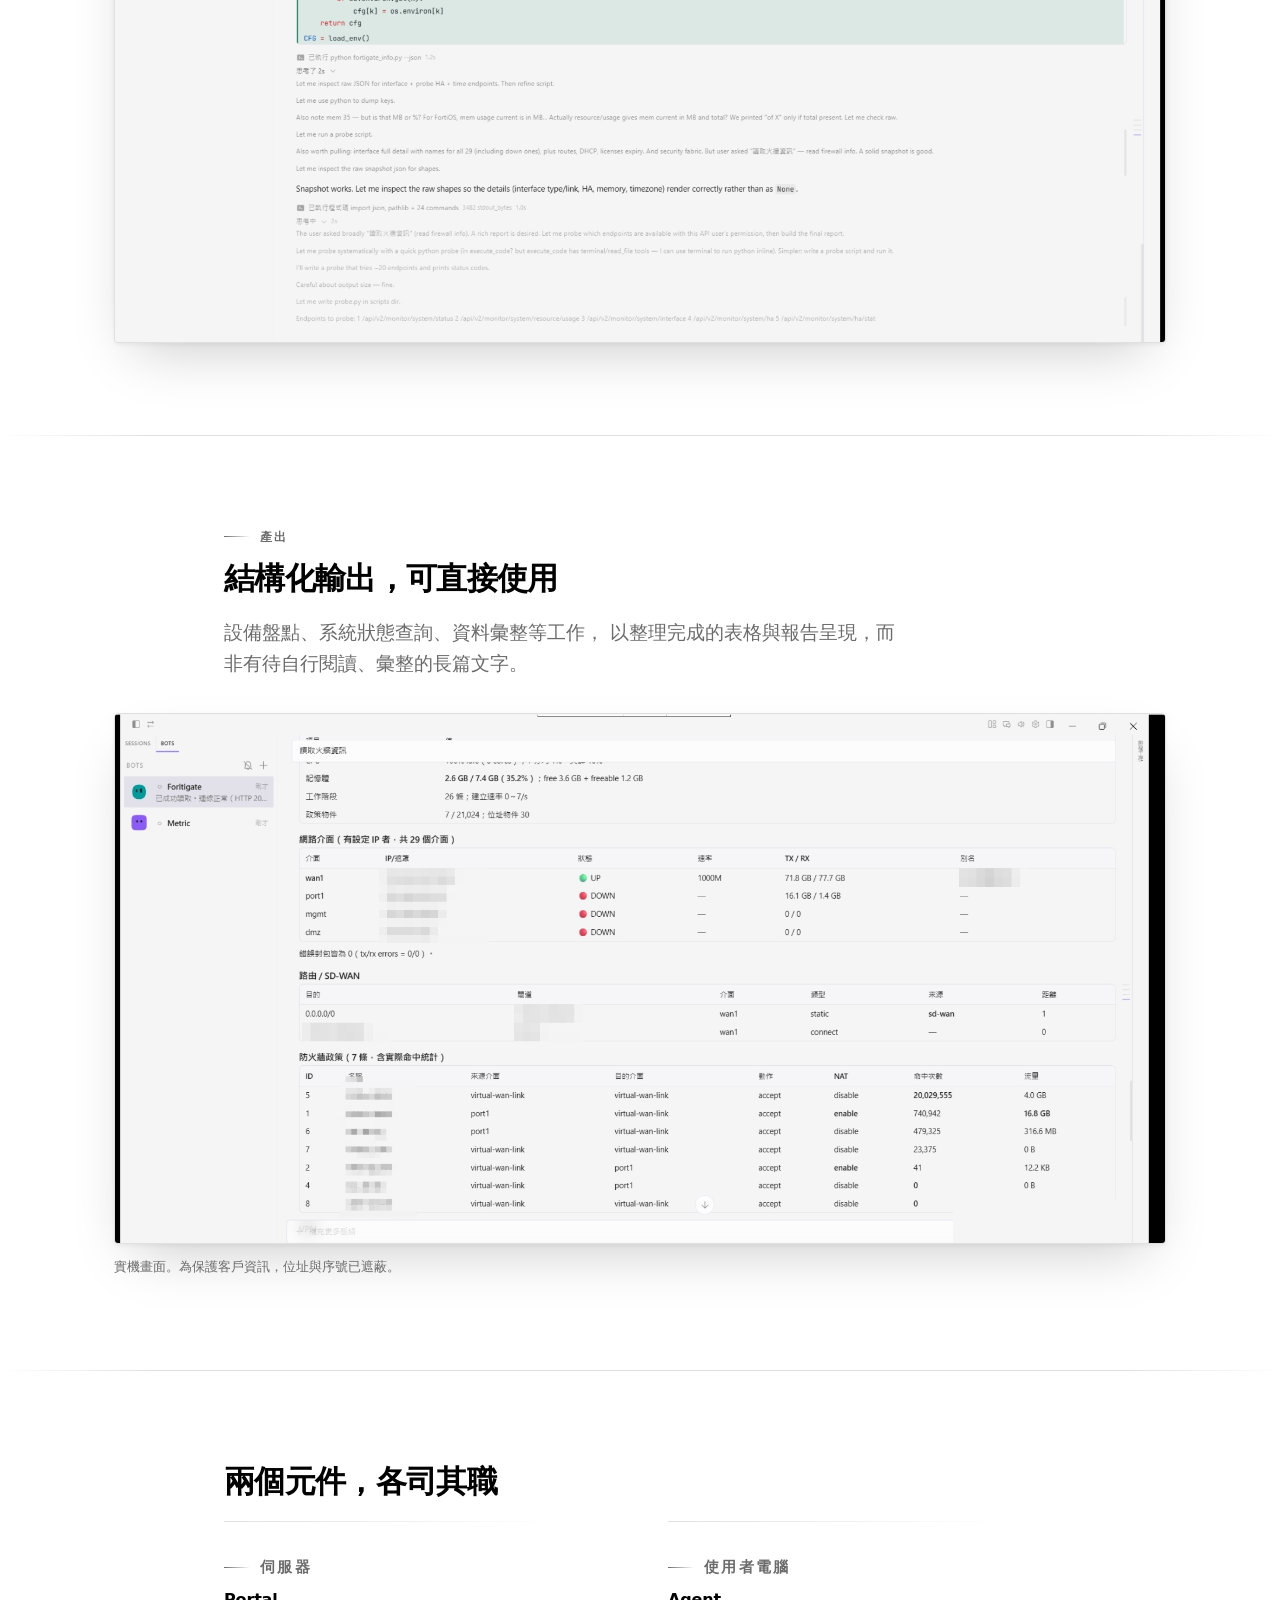
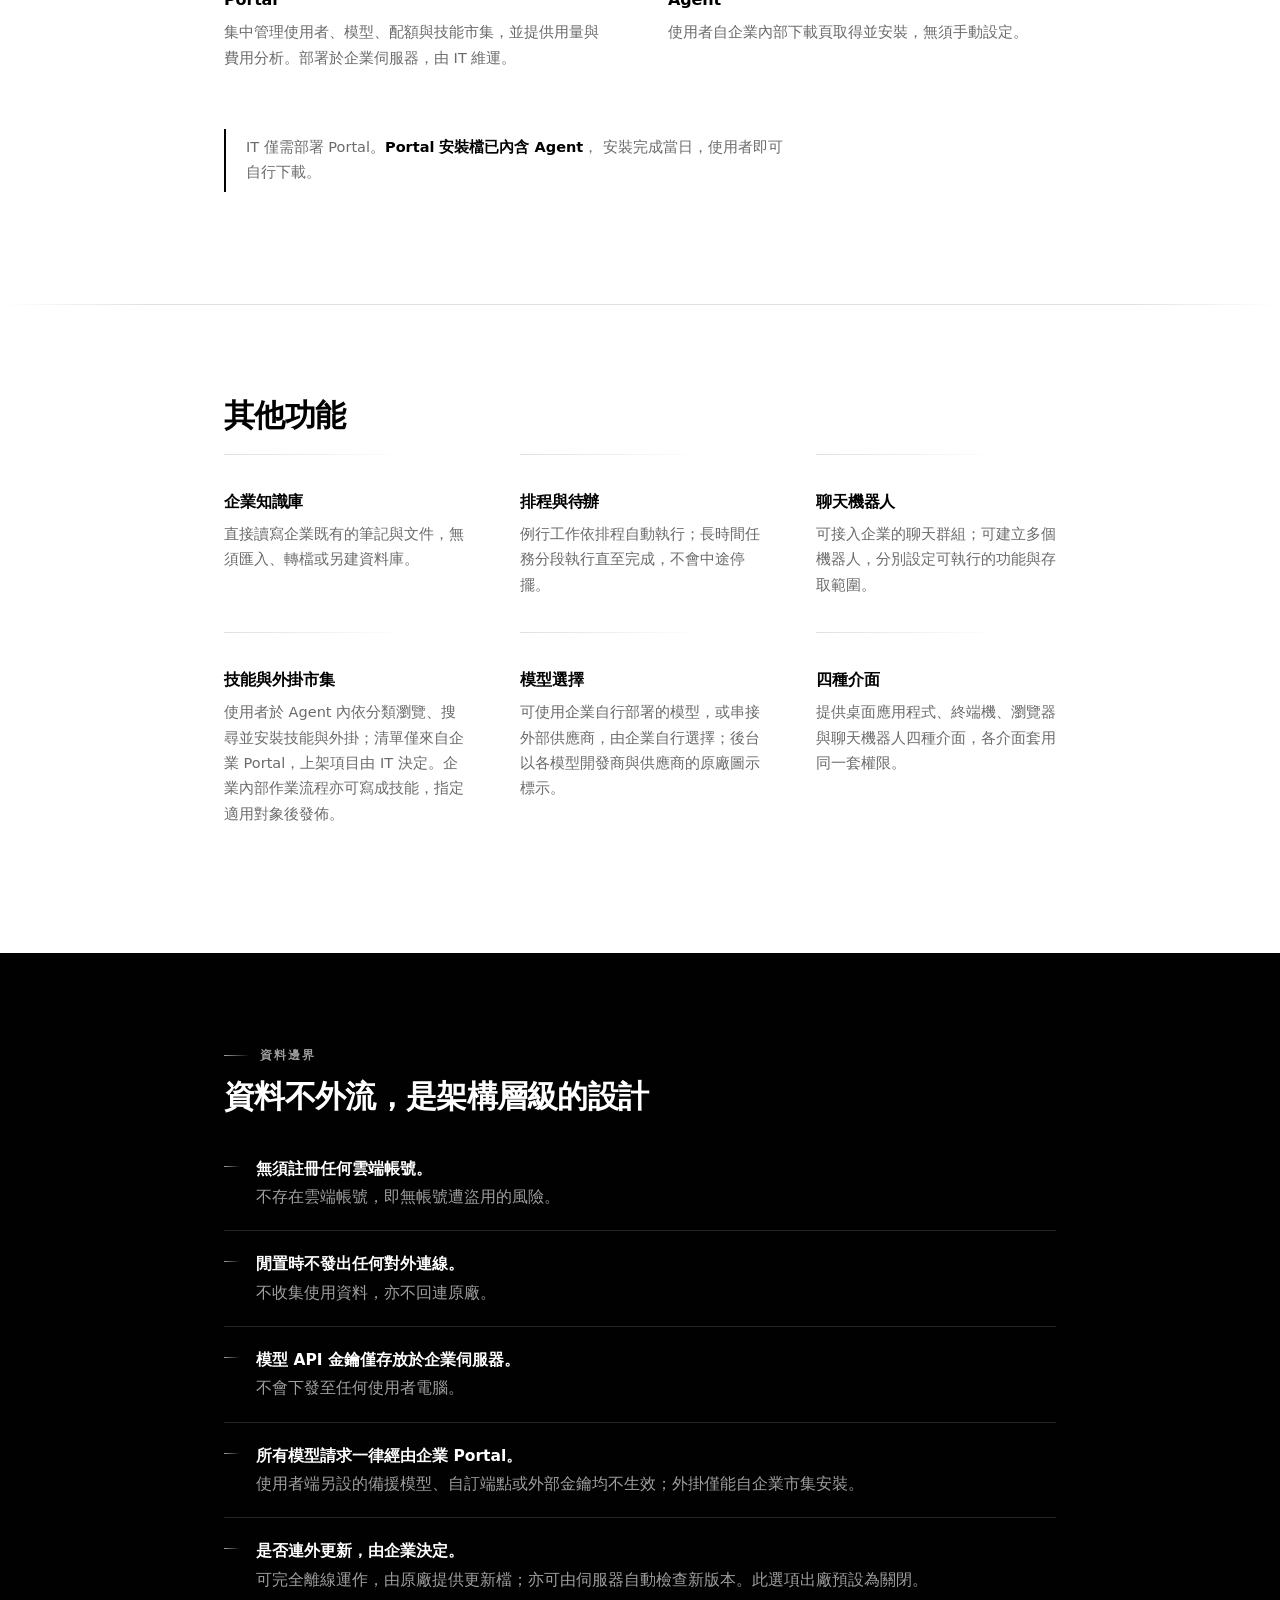
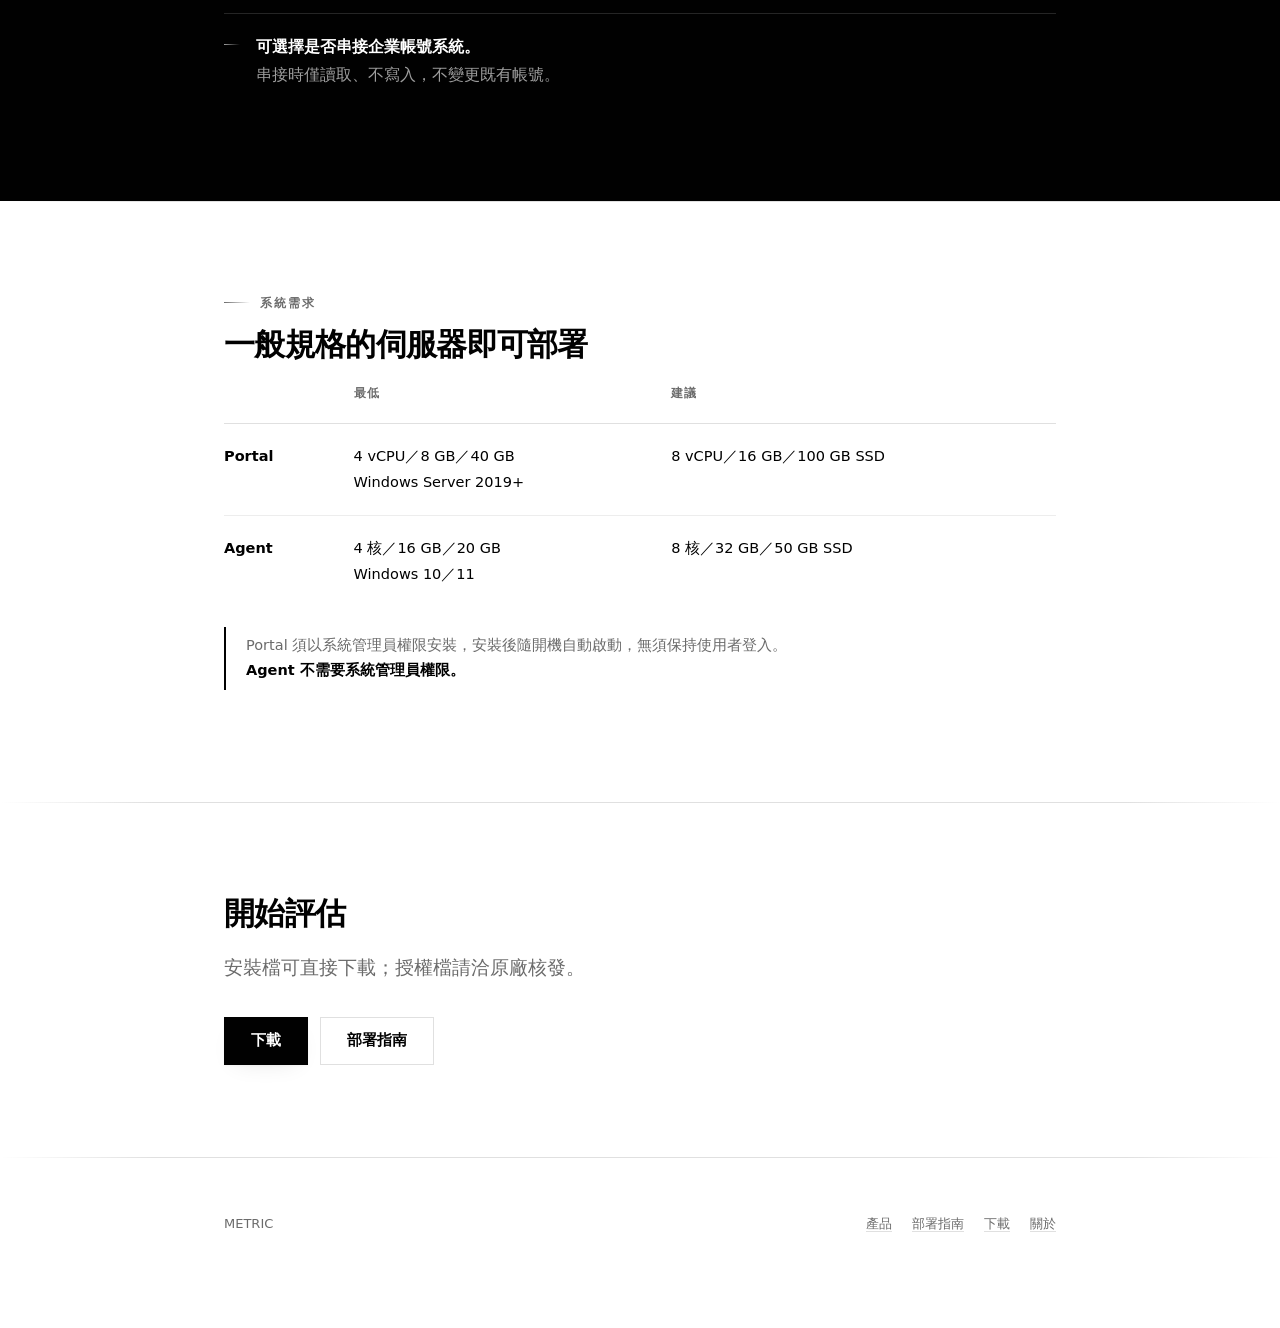
==== commit ef00d7b6: "官網跟上 3.0.5／0.21.5.7：技能與外掛市集、模型請求只經 Portal - 產品頁「自建技能」改為「技能與外掛市集」；Portal 卡片補上技能市集與費用分析 - 資料邊界新增一條：所有模" ====
--- a/index.html
+++ b/index.html
@@ -110,7 +110,7 @@
       <div class="card">
         <p class="eyebrow" style="margin:0 0 6px">伺服器</p>
         <h3>Portal</h3>
-        <p>集中管理使用者、模型與配額，並提供用量統計。部署於企業伺服器，由 IT 維運。</p>
+        <p>集中管理使用者、模型、配額與技能市集，並提供用量與費用分析。部署於企業伺服器，由 IT 維運。</p>
       </div>
       <div class="card">
         <p class="eyebrow" style="margin:0 0 6px">使用者電腦</p>
@@ -142,12 +142,12 @@
         <p>可接入企業的聊天群組；可建立多個機器人，分別設定可執行的功能與存取範圍。</p>
       </div>
       <div class="card">
-        <h3>自建技能</h3>
-        <p>可將企業內部的作業流程寫成技能，由 IT 統一發佈並指定適用對象。</p>
+        <h3>技能與外掛市集</h3>
+        <p>使用者於 Agent 內依分類瀏覽、搜尋並安裝技能與外掛；清單僅來自企業 Portal，上架項目由 IT 決定。企業內部作業流程亦可寫成技能，指定適用對象後發佈。</p>
       </div>
       <div class="card">
         <h3>模型選擇</h3>
-        <p>可使用企業自行部署的模型，或串接外部供應商，由企業自行選擇。</p>
+        <p>可使用企業自行部署的模型，或串接外部供應商，由企業自行選擇；後台以各模型開發商與供應商的原廠圖示標示。</p>
       </div>
       <div class="card">
         <h3>四種介面</h3>
@@ -167,6 +167,7 @@
       <li><b>無須註冊任何雲端帳號。</b>不存在雲端帳號，即無帳號遭盜用的風險。</li>
       <li><b>閒置時不發出任何對外連線。</b>不收集使用資料，亦不回連原廠。</li>
       <li><b>模型 API 金鑰僅存放於企業伺服器。</b>不會下發至任何使用者電腦。</li>
+      <li><b>所有模型請求一律經由企業 Portal。</b>使用者端另設的備援模型、自訂端點或外部金鑰均不生效；外掛僅能自企業市集安裝。</li>
       <li><b>是否連外更新，由企業決定。</b>可完全離線運作，由原廠提供更新檔；亦可由伺服器自動檢查新版本。此選項出廠預設為關閉。</li>
       <li><b>可選擇是否串接企業帳號系統。</b>串接時僅讀取、不寫入，不變更既有帳號。</li>
     </ul>
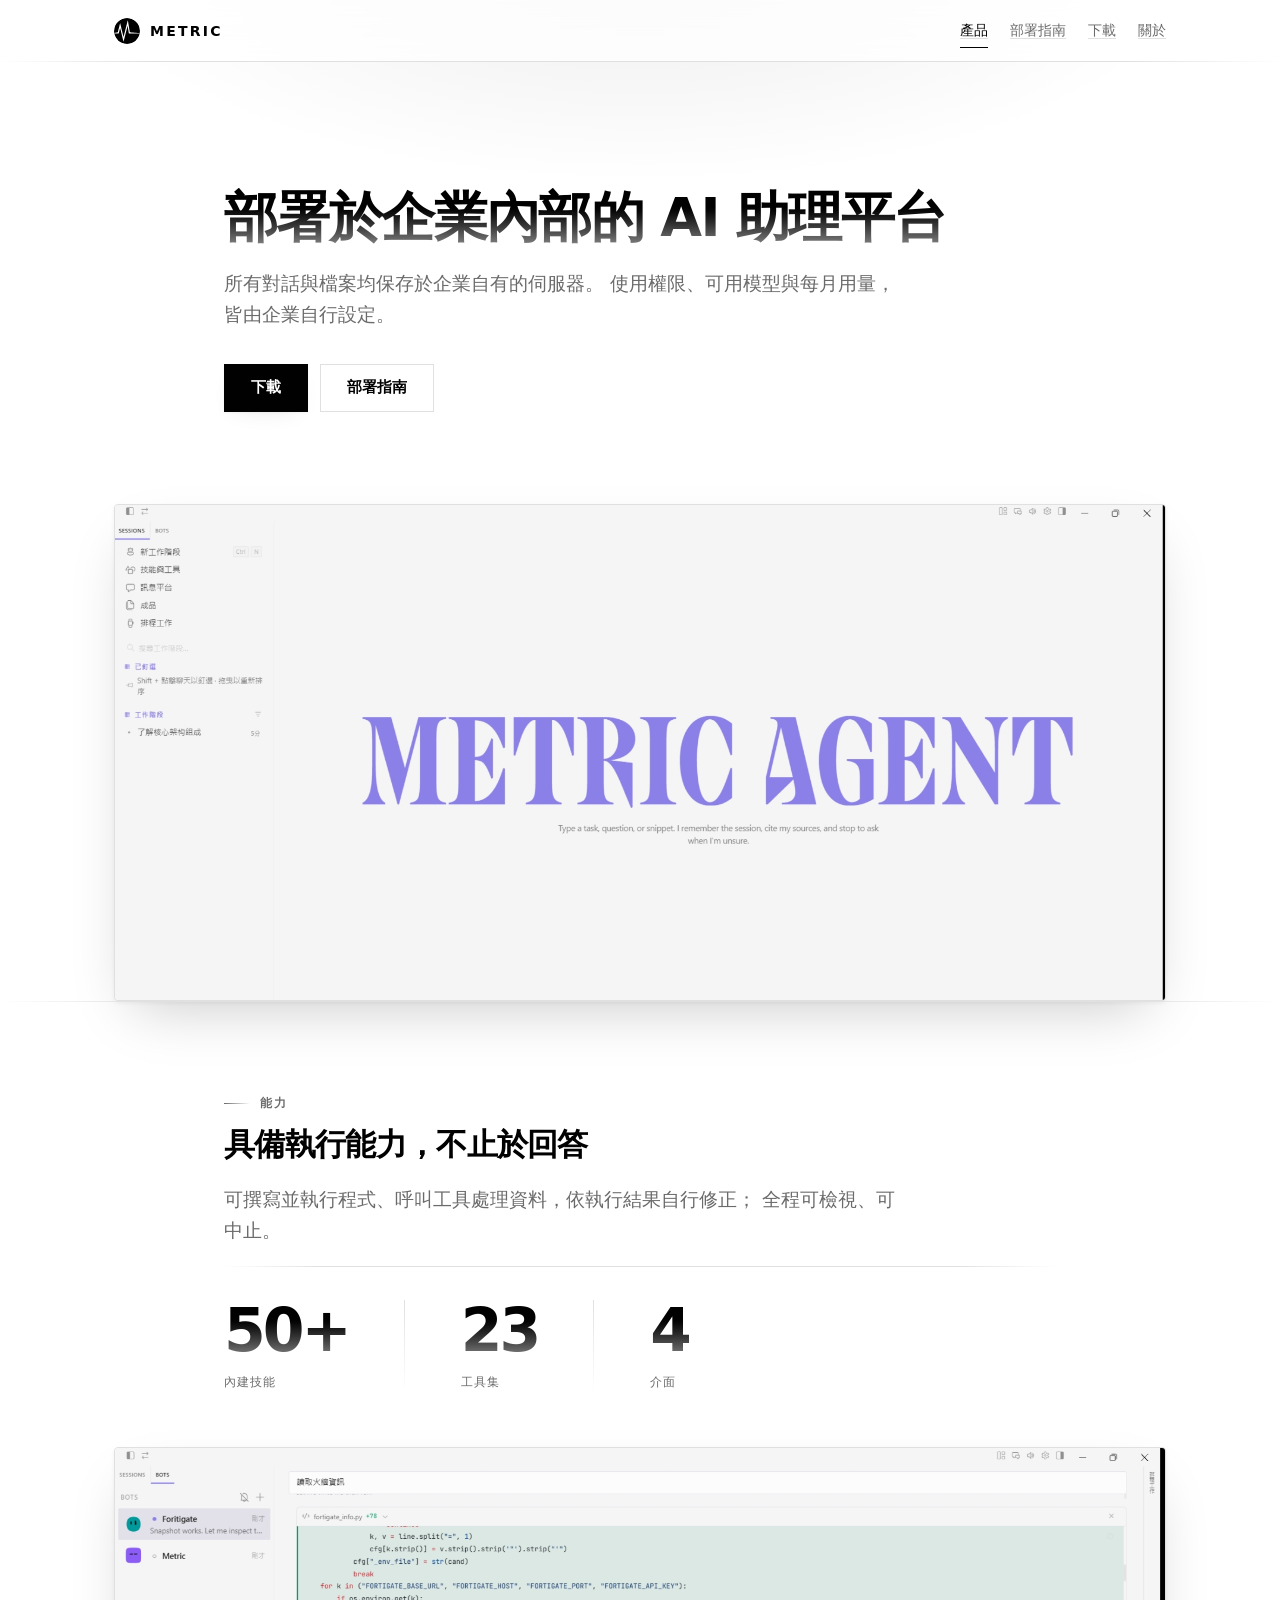
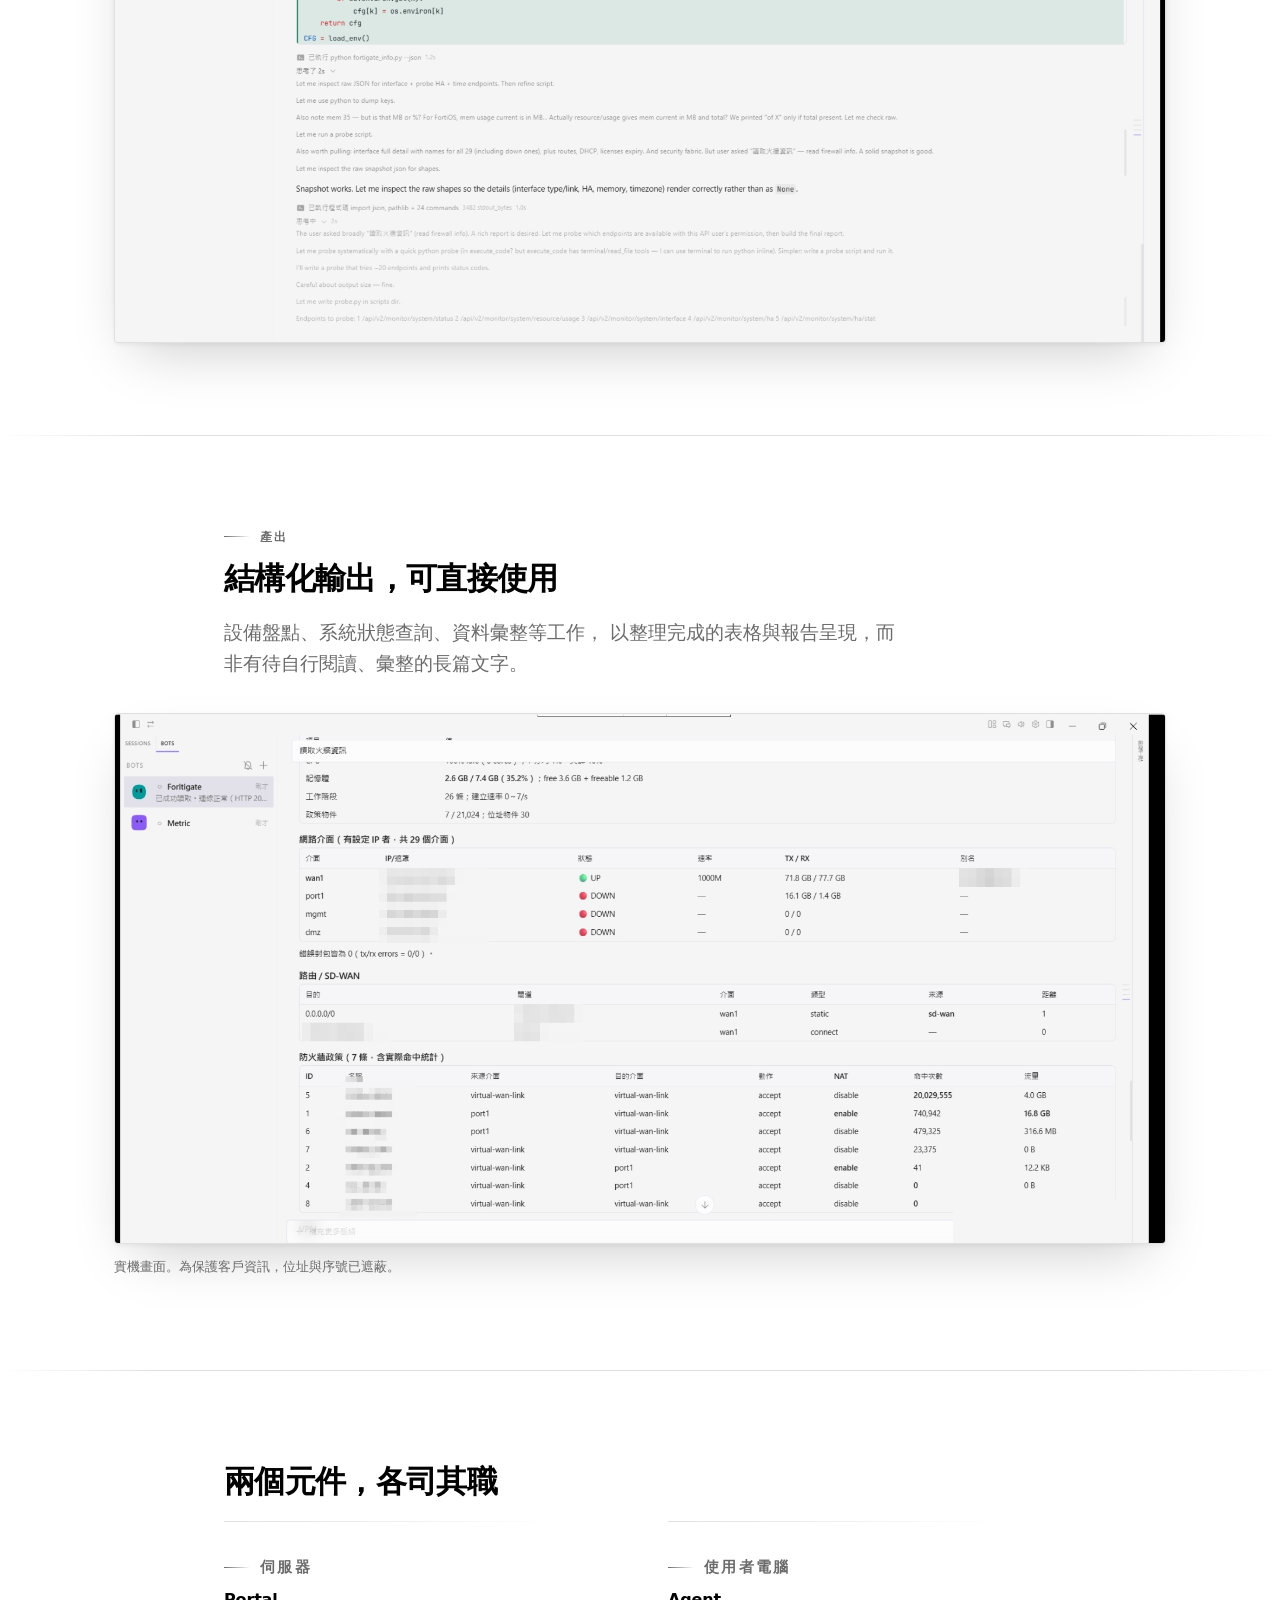
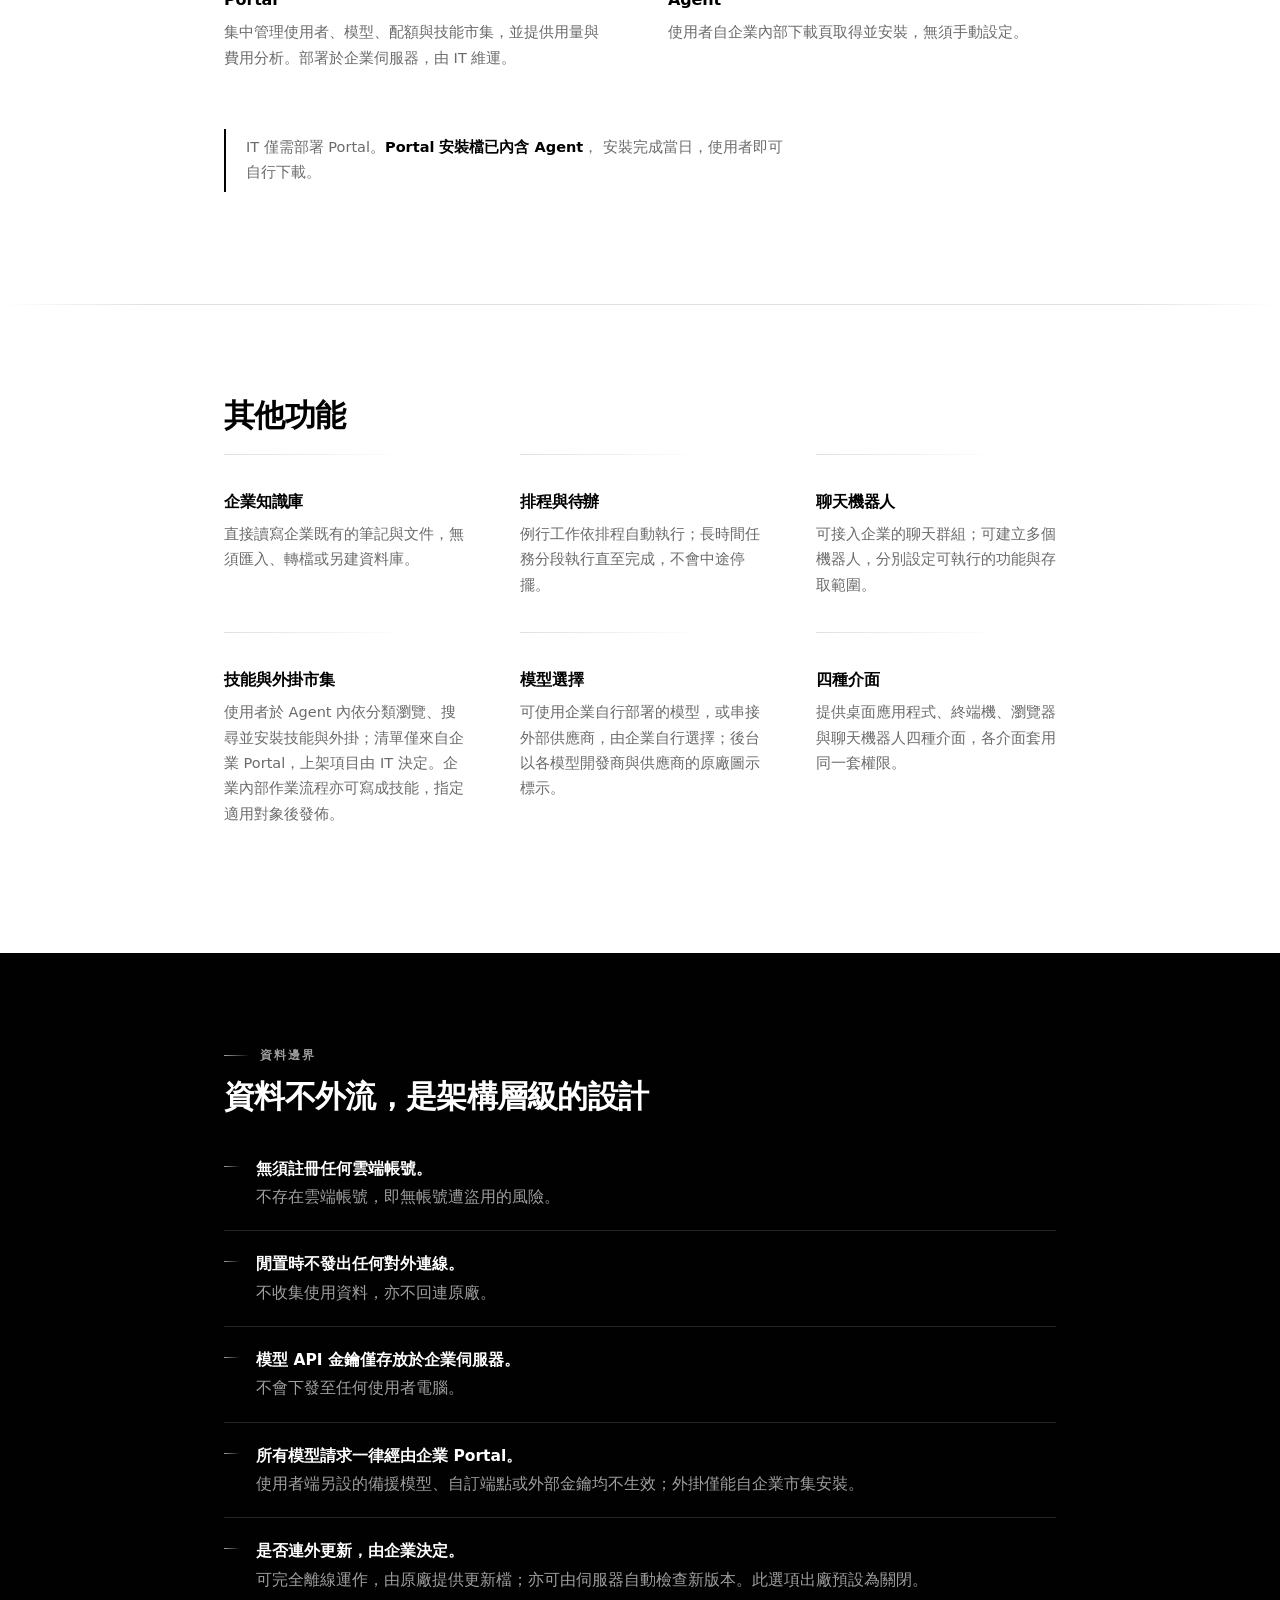
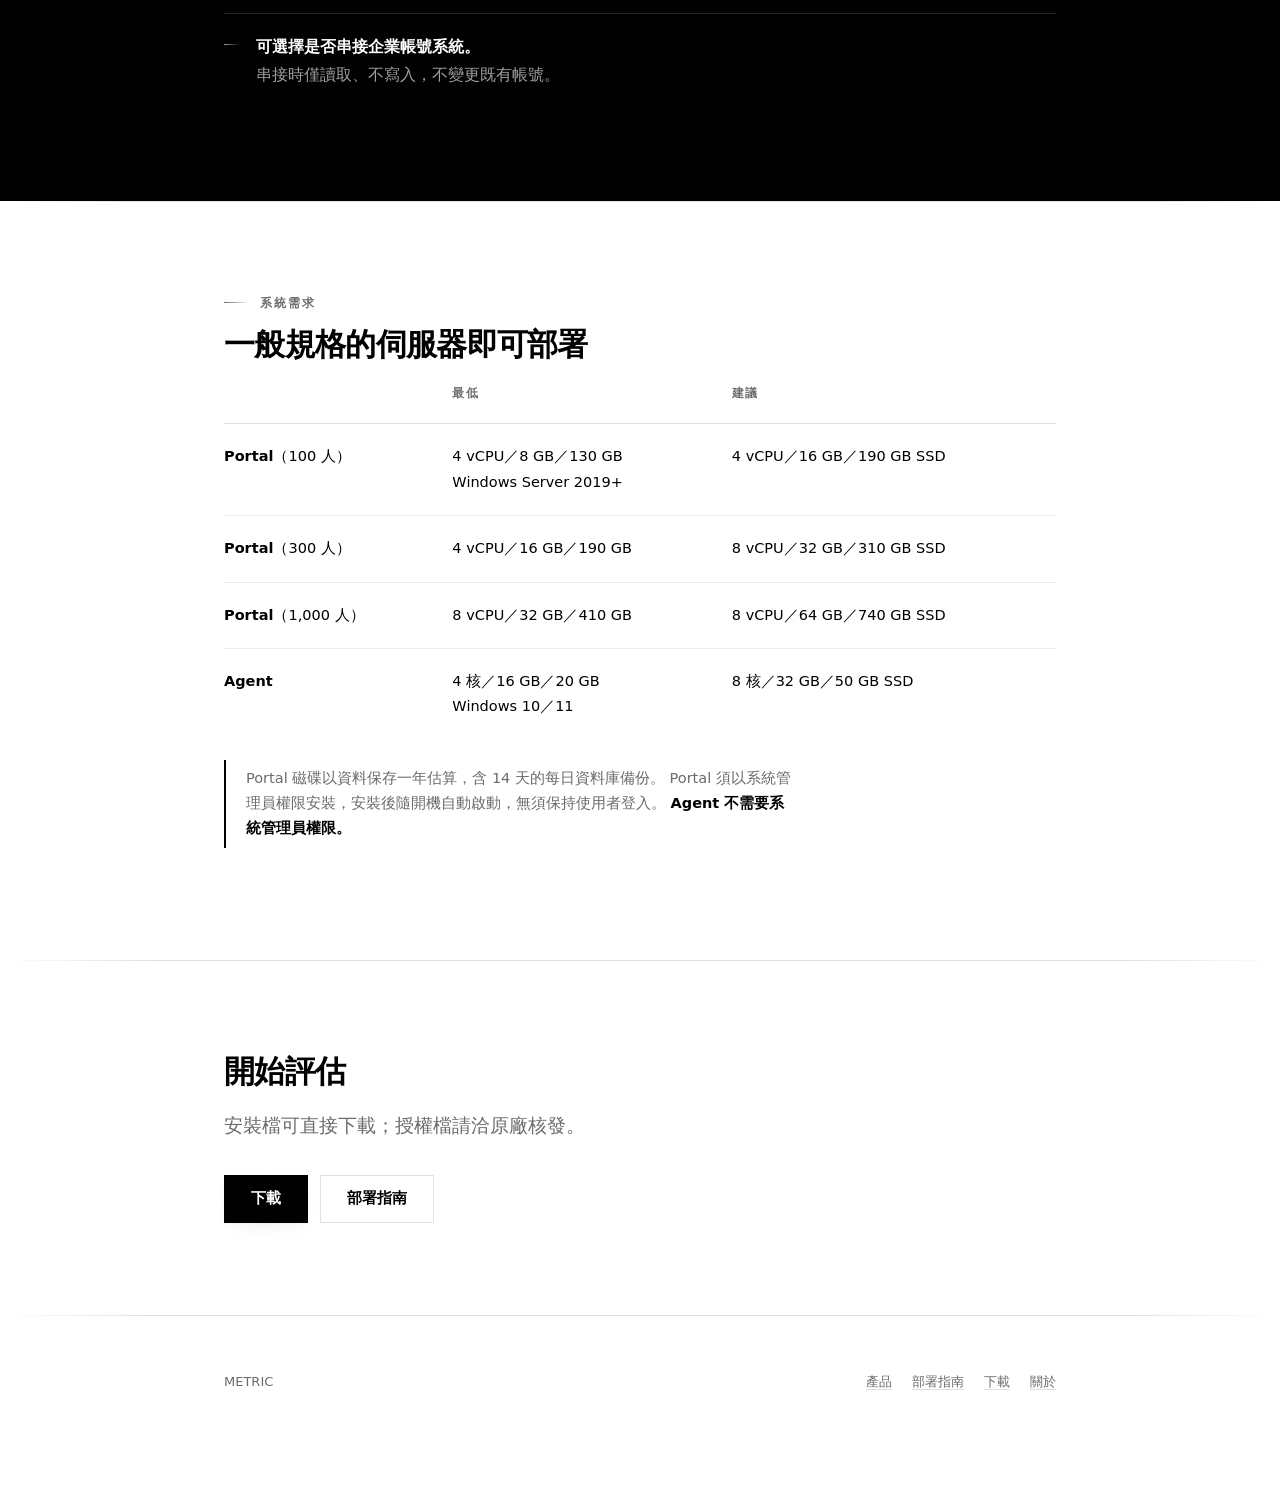
==== commit 282e6096: "系統需求依使用人數列出（資料保存一年） Portal 規格分 100／300／1,000 人三級，磁碟含 14 天每日資料庫備份； 原本單一的 40 GB 最低磁碟不足以保存一年資料。  Co-Aut" ====
--- a/index.html
+++ b/index.html
@@ -181,9 +181,19 @@
     <table>
       <tr><th></th><th>最低</th><th>建議</th></tr>
       <tr>
-        <td><b>Portal</b></td>
-        <td>4 vCPU／8 GB／40 GB<br>Windows Server 2019+</td>
-        <td>8 vCPU／16 GB／100 GB SSD</td>
+        <td><b>Portal</b>（100 人）</td>
+        <td>4 vCPU／8 GB／130 GB<br>Windows Server 2019+</td>
+        <td>4 vCPU／16 GB／190 GB SSD</td>
+      </tr>
+      <tr>
+        <td><b>Portal</b>（300 人）</td>
+        <td>4 vCPU／16 GB／190 GB</td>
+        <td>8 vCPU／32 GB／310 GB SSD</td>
+      </tr>
+      <tr>
+        <td><b>Portal</b>（1,000 人）</td>
+        <td>8 vCPU／32 GB／410 GB</td>
+        <td>8 vCPU／64 GB／740 GB SSD</td>
       </tr>
       <tr>
         <td><b>Agent</b></td>
@@ -192,6 +202,7 @@
       </tr>
     </table>
     <p class="note" style="margin-top:20px">
+      Portal 磁碟以資料保存一年估算，含 14 天的每日資料庫備份。
       Portal 須以系統管理員權限安裝，安裝後隨開機自動啟動，無須保持使用者登入。
       <b>Agent 不需要系統管理員權限。</b>
     </p>
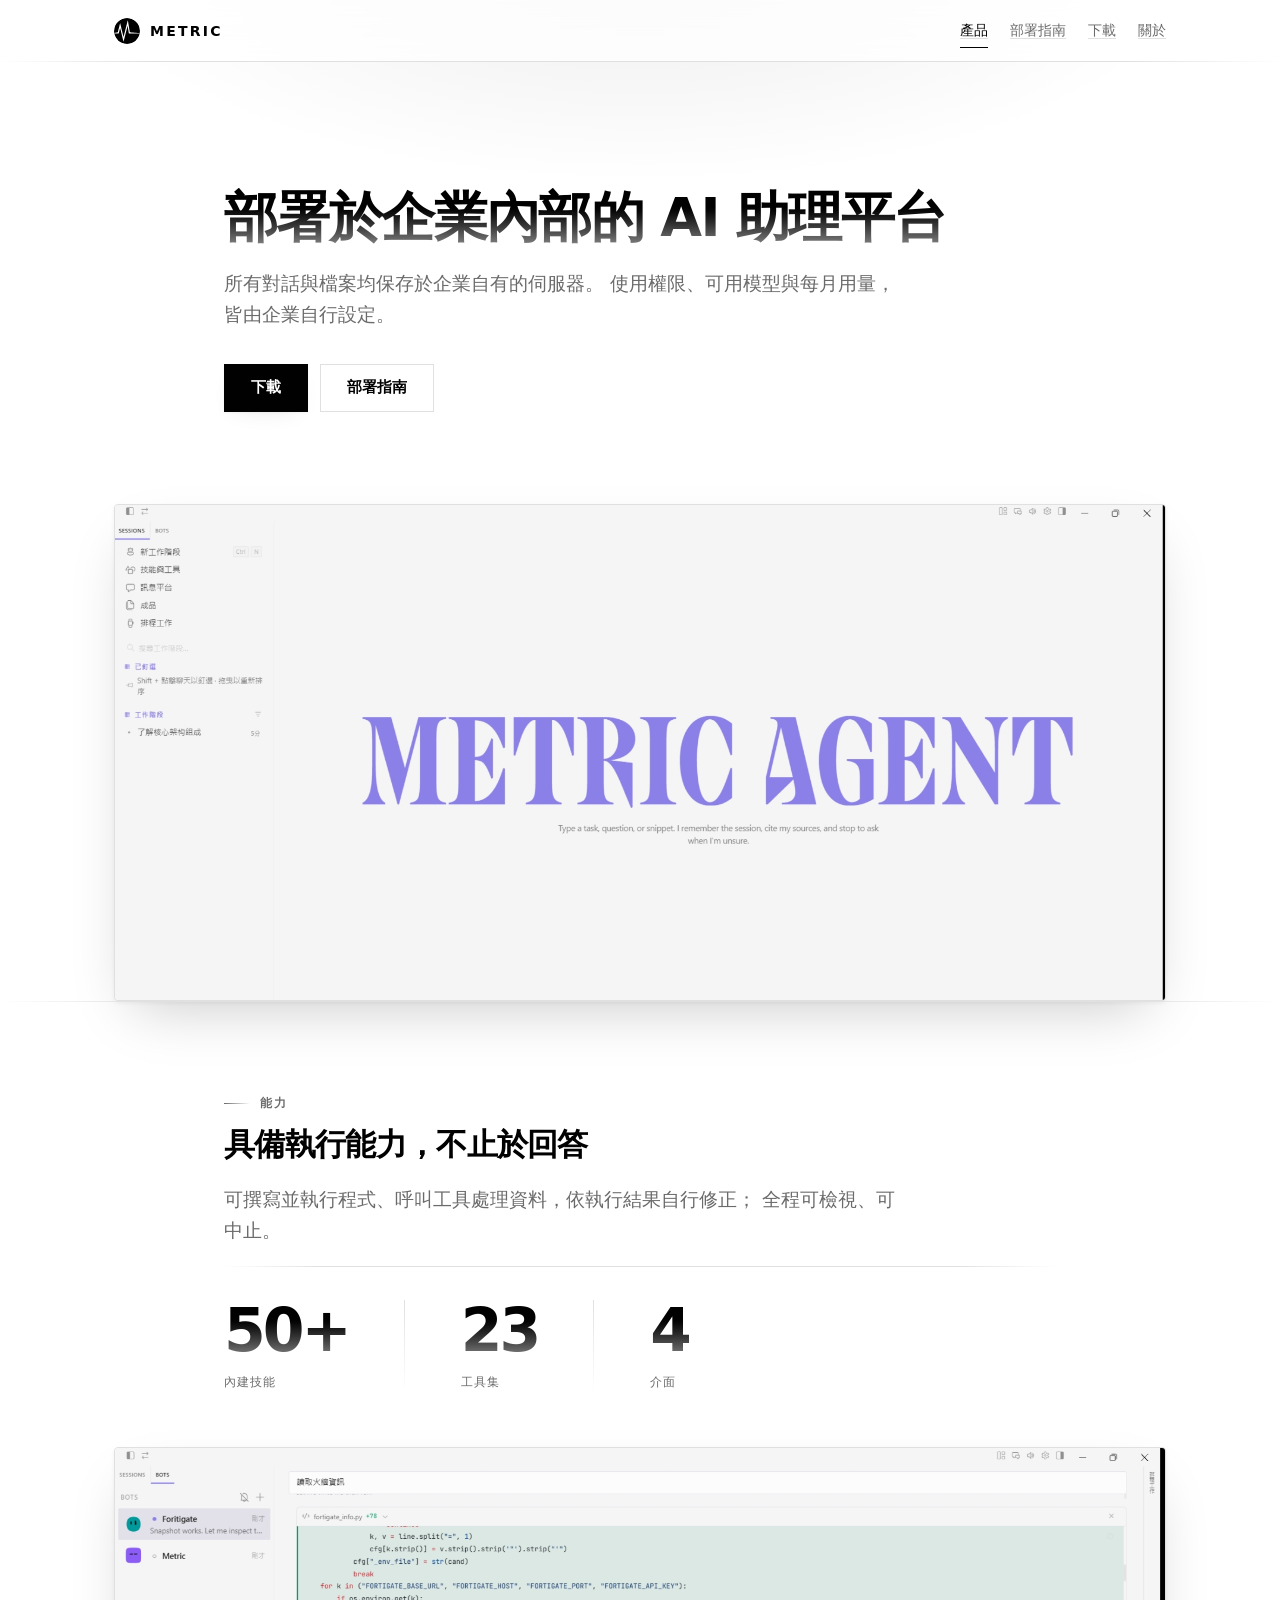
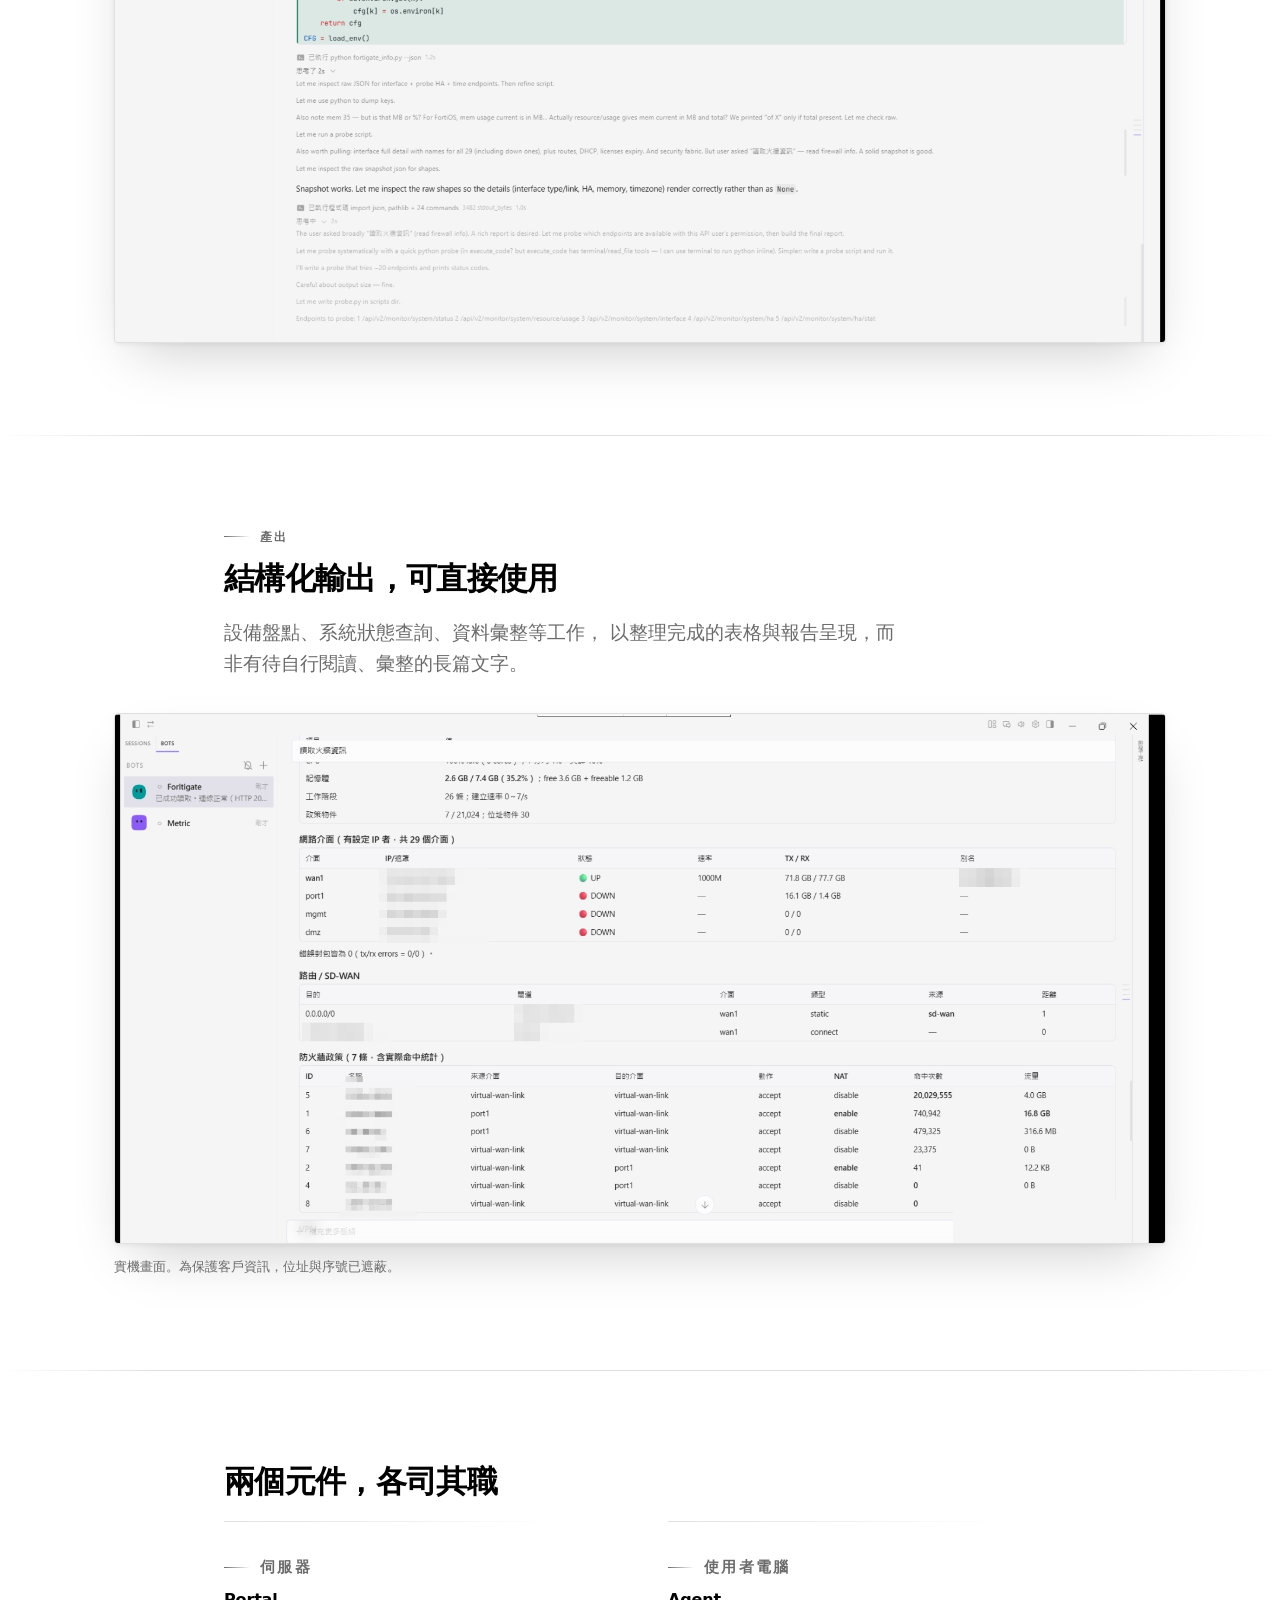
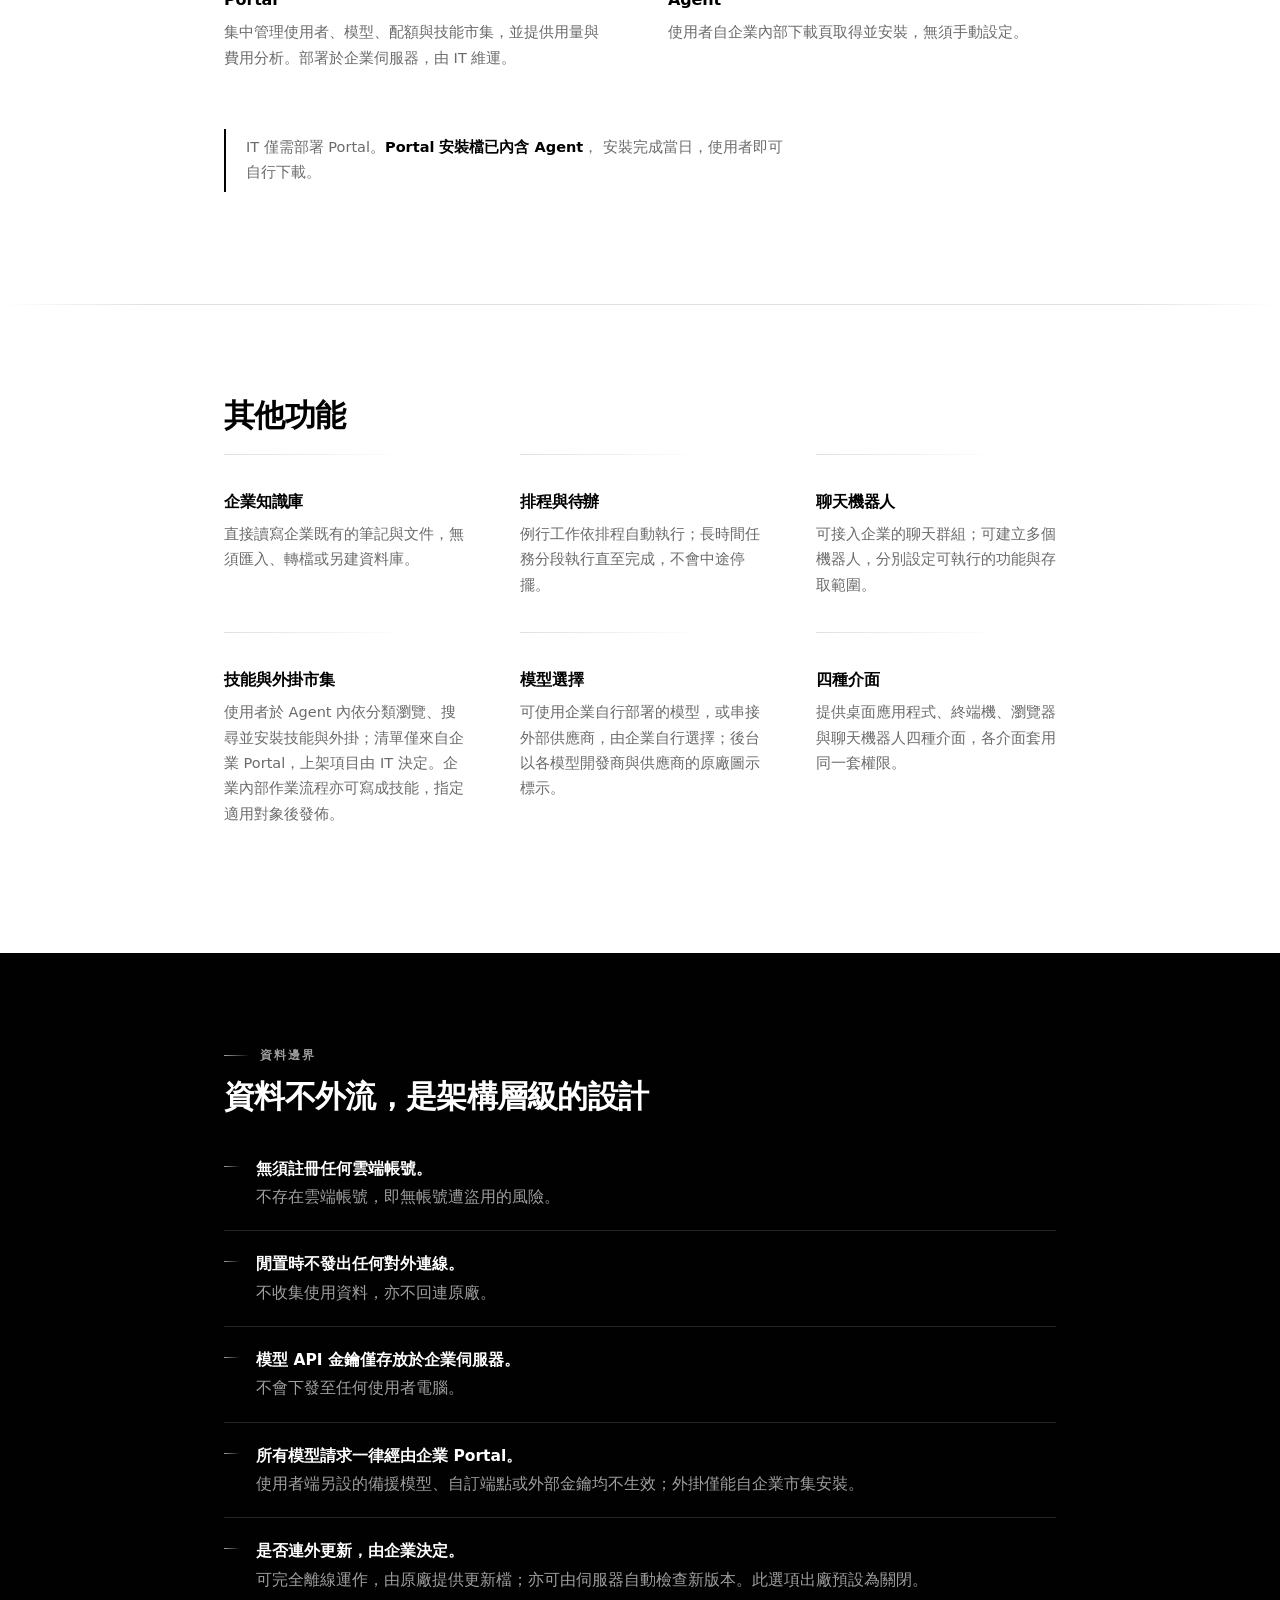
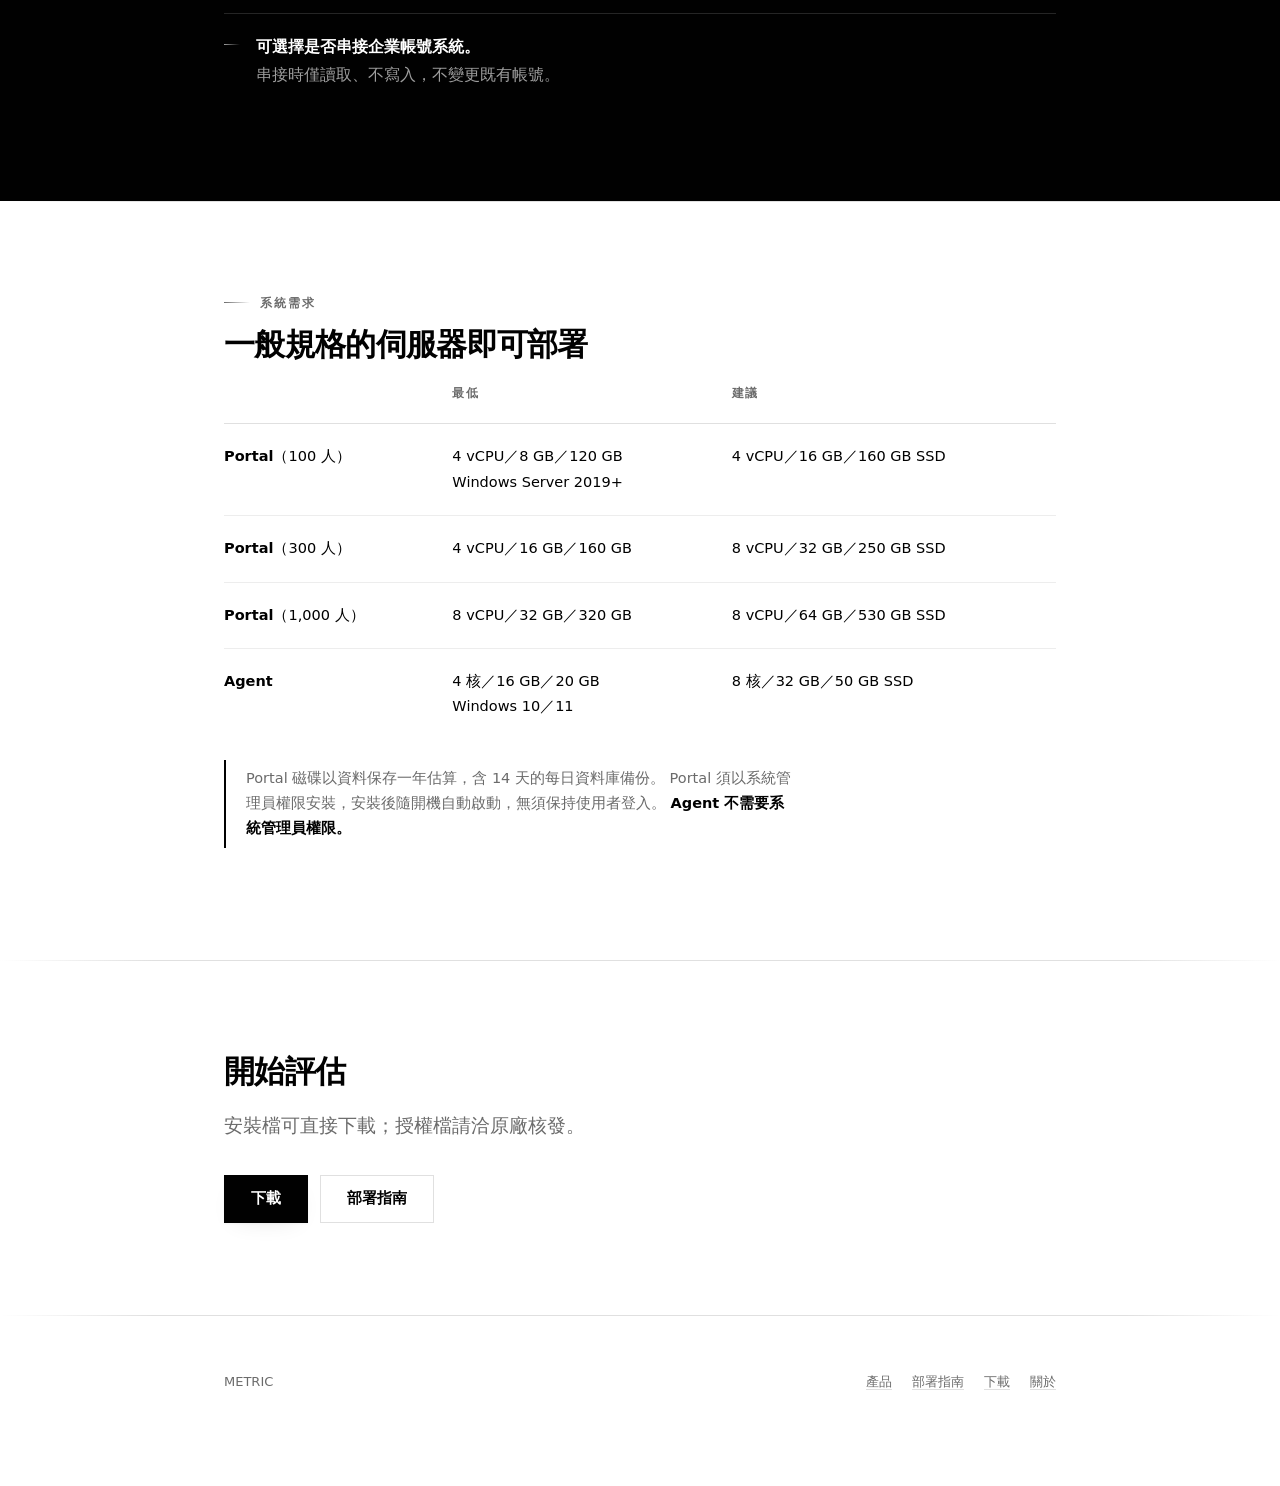
==== commit a6a9a50c: "系統需求更新：每日備份改為壓縮、系統紀錄保留一年、1,000 人規模實測" ====
--- a/index.html
+++ b/index.html
@@ -182,18 +182,18 @@
       <tr><th></th><th>最低</th><th>建議</th></tr>
       <tr>
         <td><b>Portal</b>（100 人）</td>
-        <td>4 vCPU／8 GB／130 GB<br>Windows Server 2019+</td>
-        <td>4 vCPU／16 GB／190 GB SSD</td>
+        <td>4 vCPU／8 GB／120 GB<br>Windows Server 2019+</td>
+        <td>4 vCPU／16 GB／160 GB SSD</td>
       </tr>
       <tr>
         <td><b>Portal</b>（300 人）</td>
-        <td>4 vCPU／16 GB／190 GB</td>
-        <td>8 vCPU／32 GB／310 GB SSD</td>
+        <td>4 vCPU／16 GB／160 GB</td>
+        <td>8 vCPU／32 GB／250 GB SSD</td>
       </tr>
       <tr>
         <td><b>Portal</b>（1,000 人）</td>
-        <td>8 vCPU／32 GB／410 GB</td>
-        <td>8 vCPU／64 GB／740 GB SSD</td>
+        <td>8 vCPU／32 GB／320 GB</td>
+        <td>8 vCPU／64 GB／530 GB SSD</td>
       </tr>
       <tr>
         <td><b>Agent</b></td>
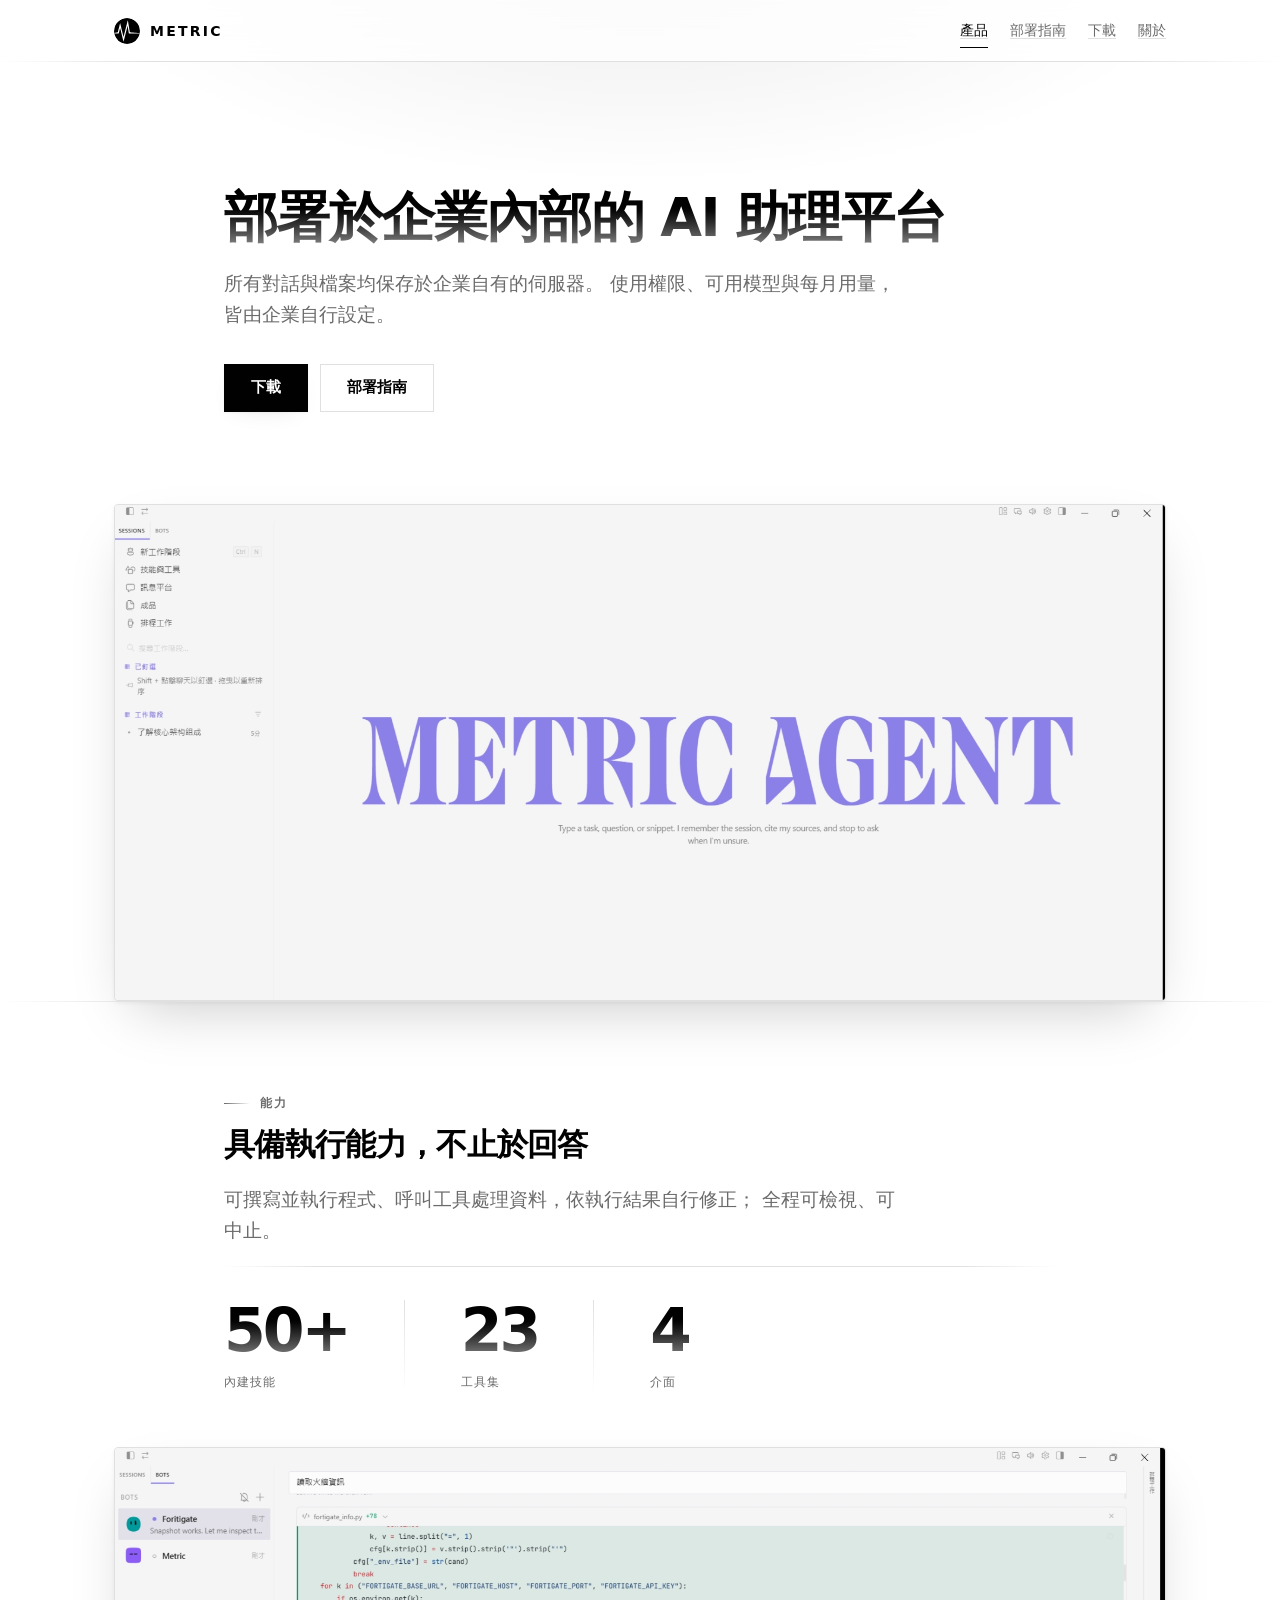
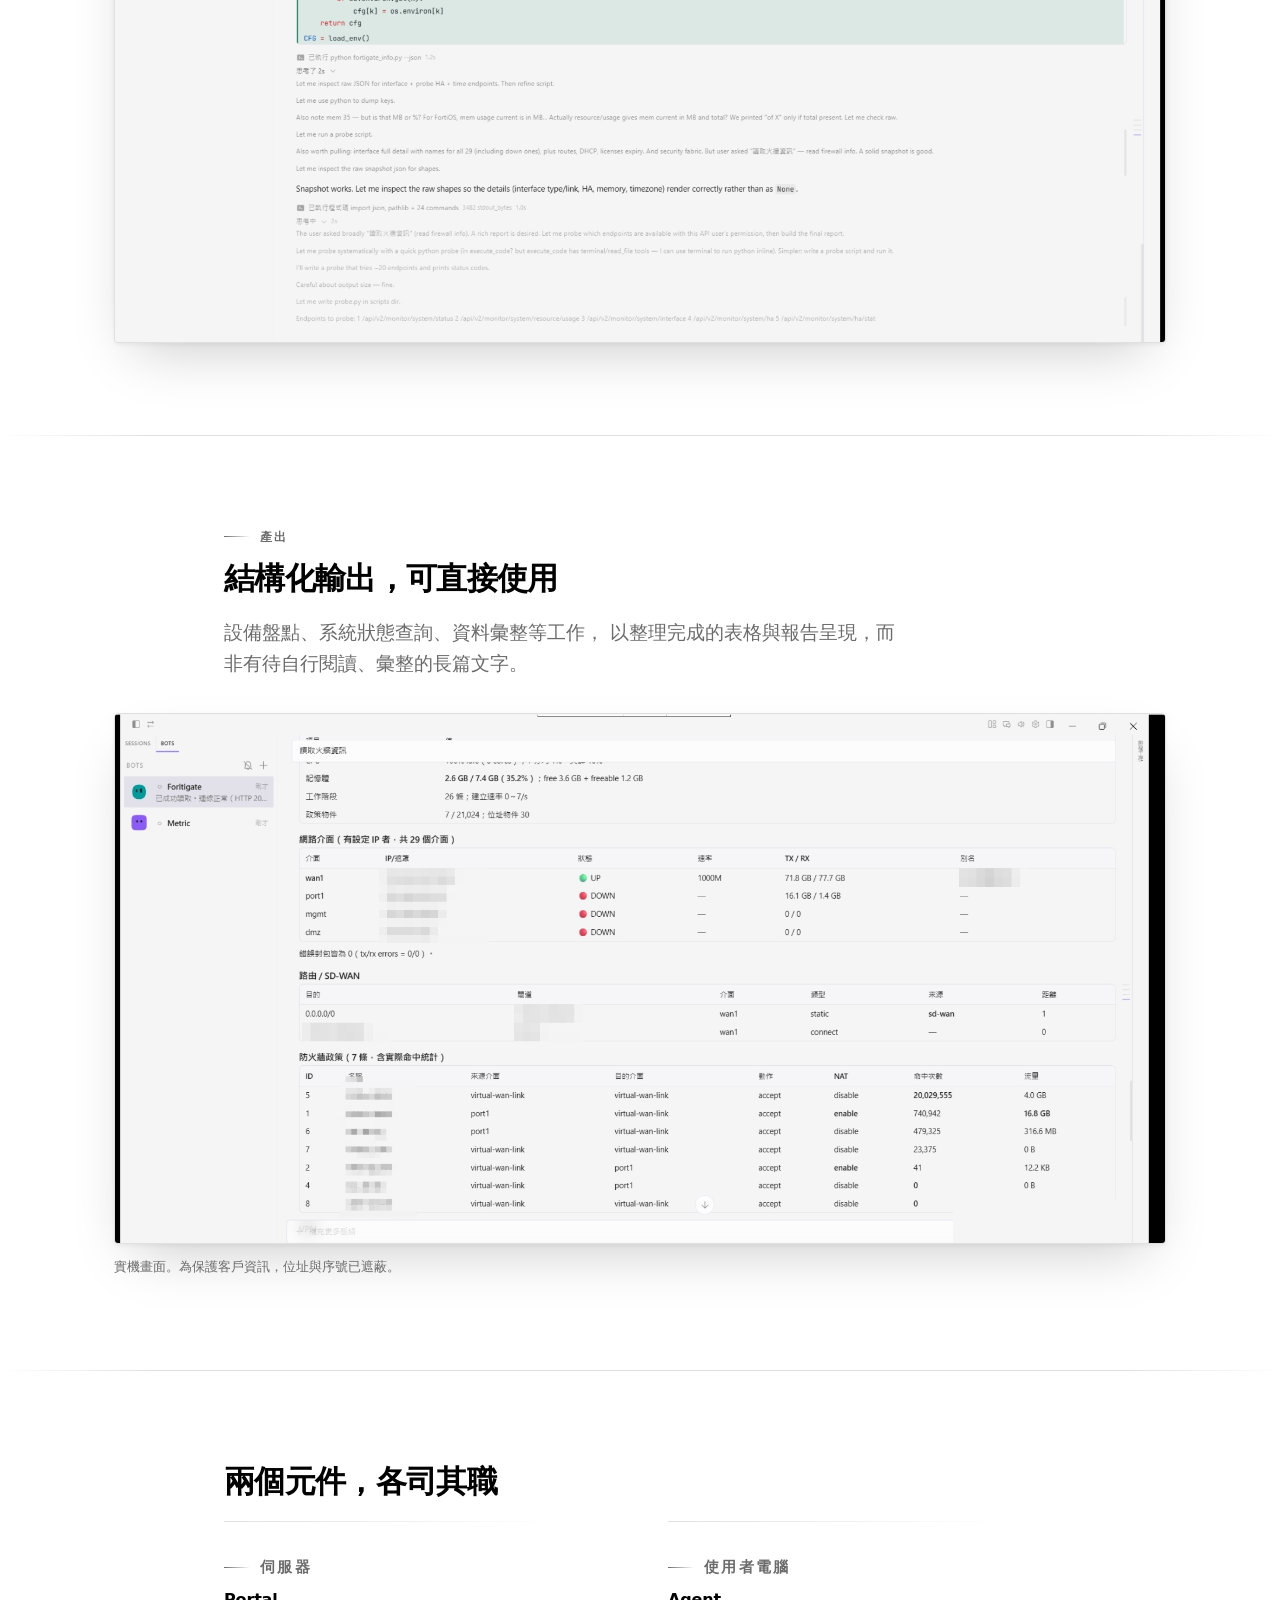
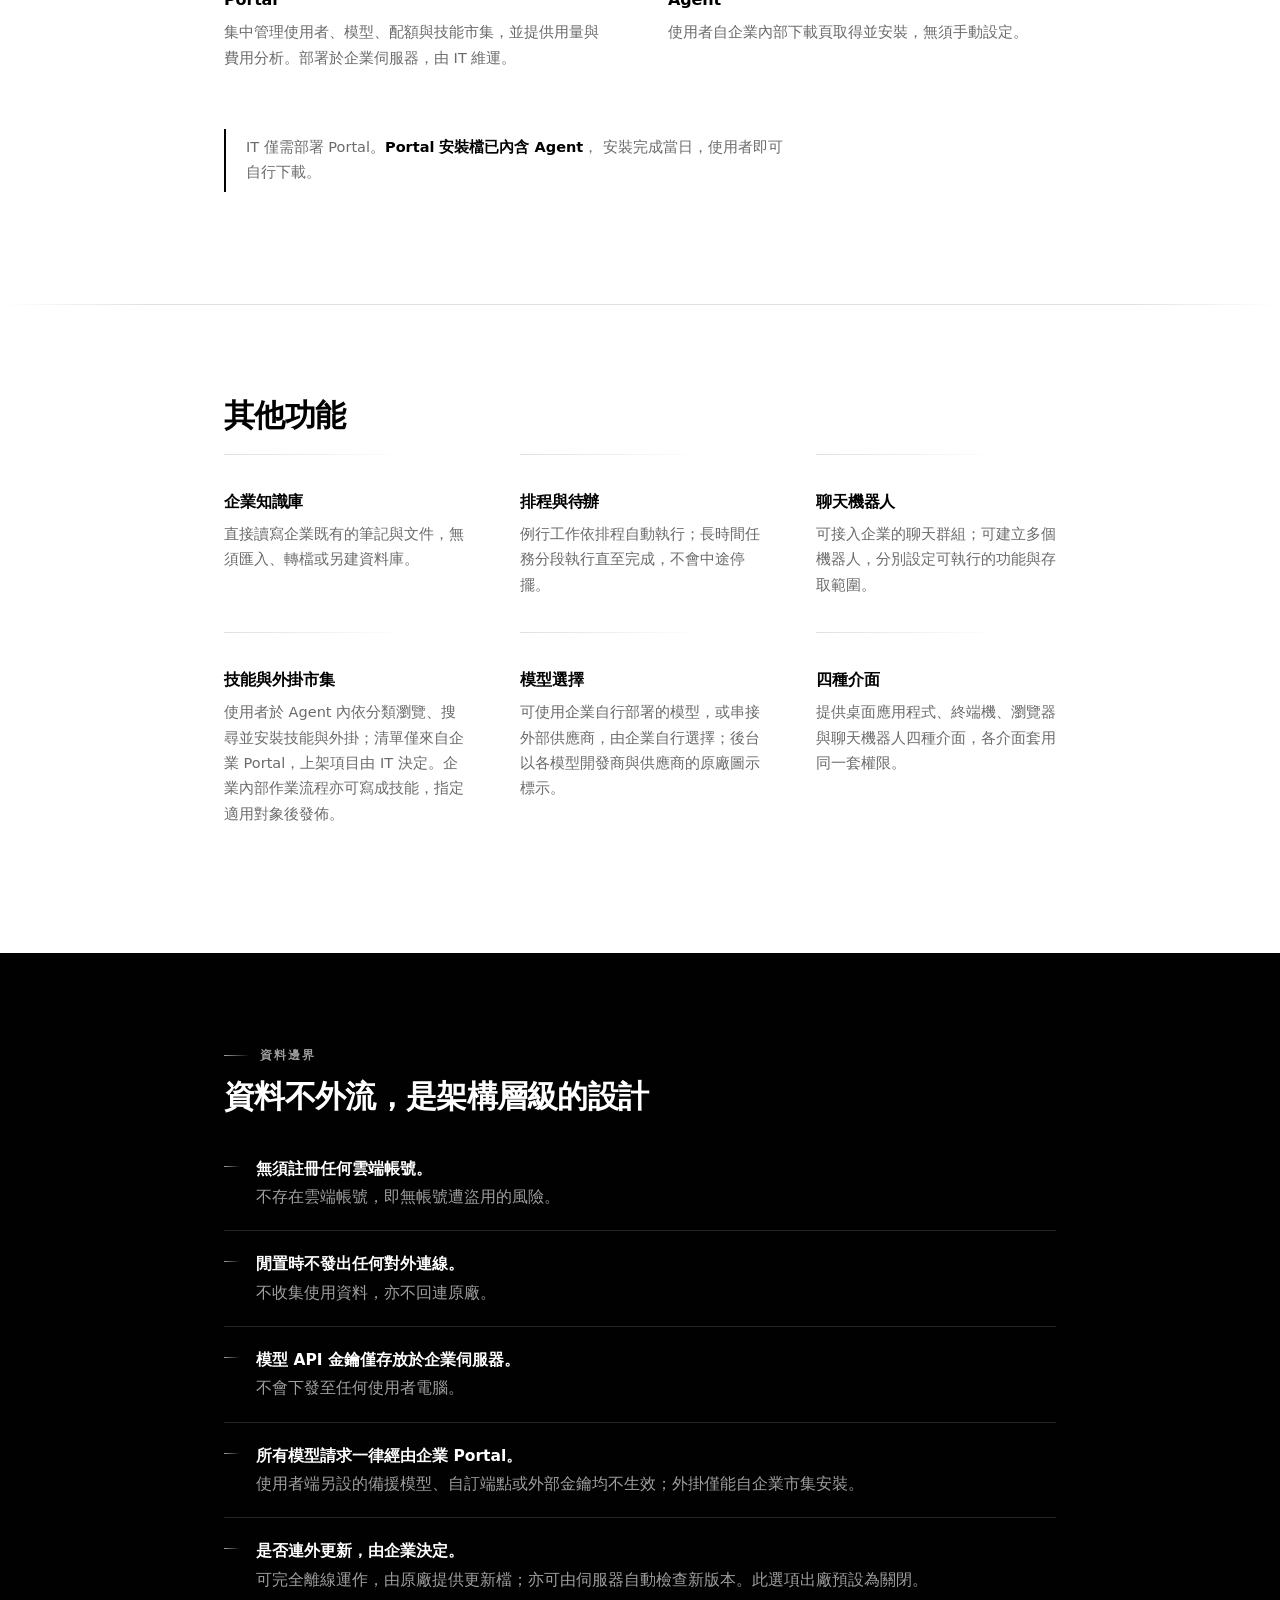
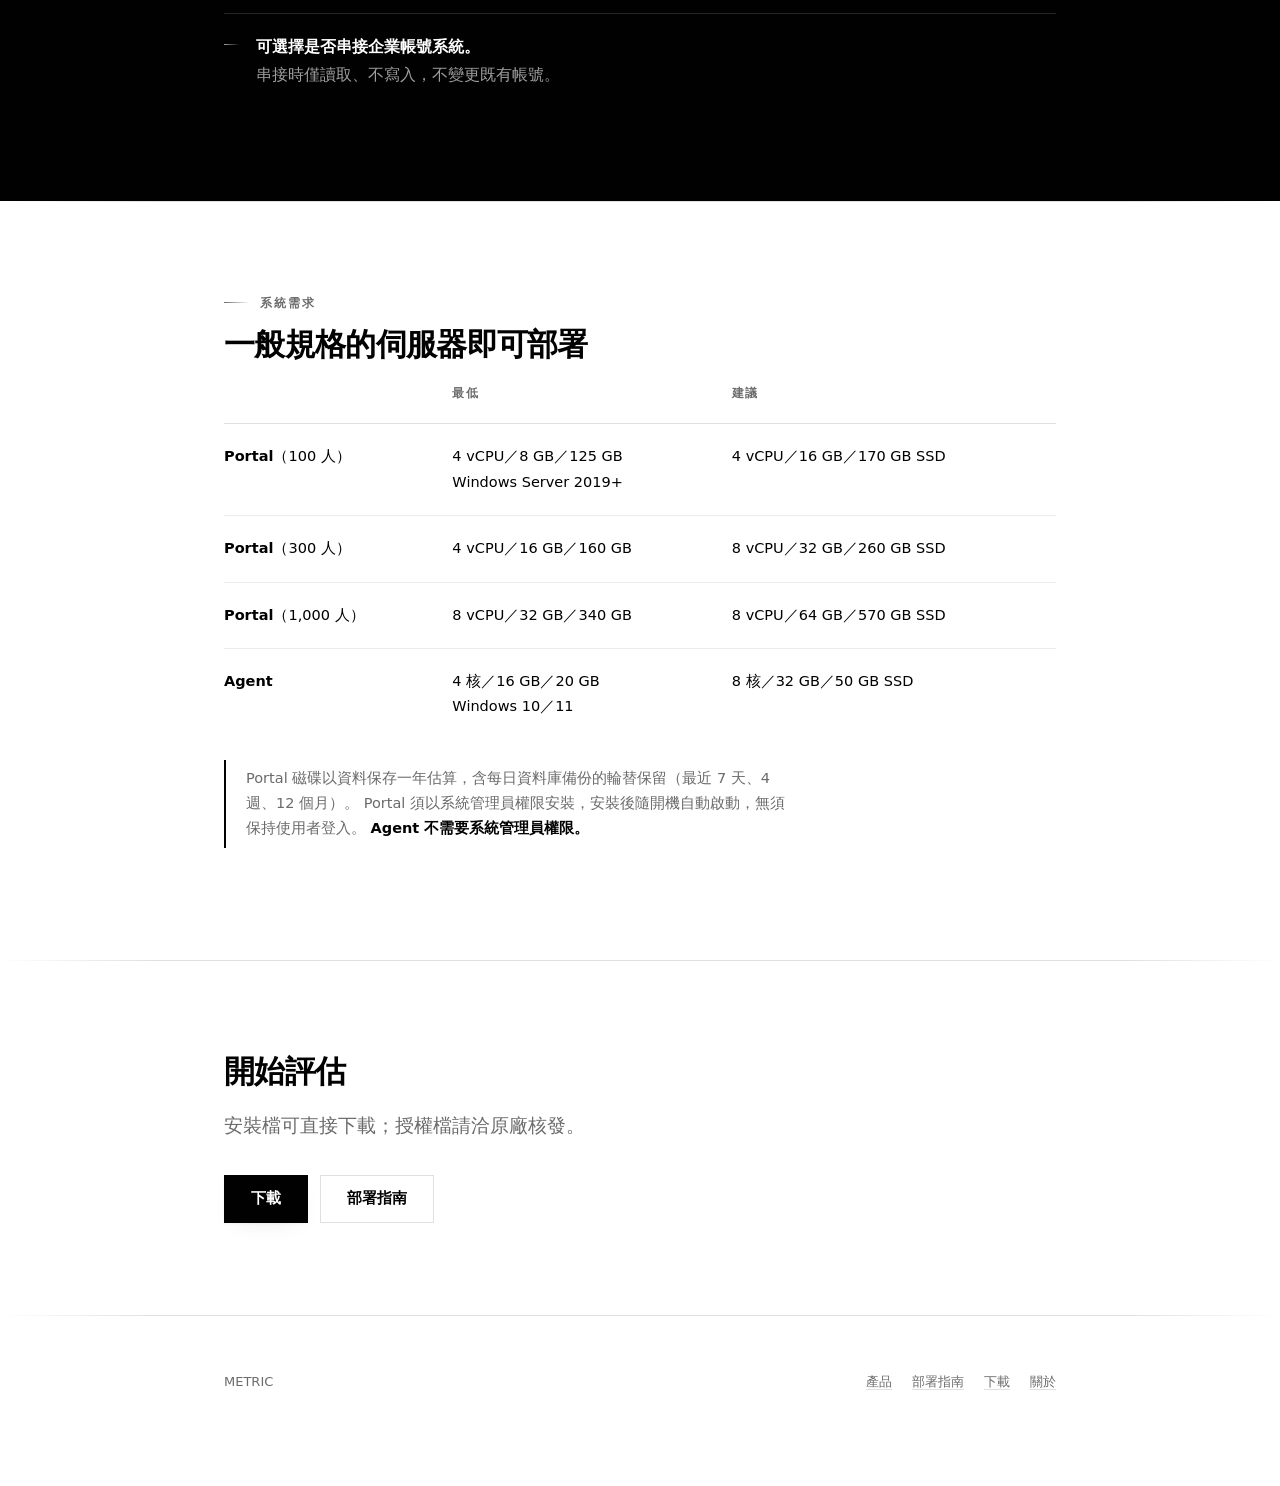
==== commit f9e2063d: "系統需求更新：每日備份改為 GFS 輪替（7 天、4 週、12 個月）、系統紀錄分級保留 Co-Authored-By: Claude Opus 5.5 <noreply@anthropic.com>" ====
--- a/index.html
+++ b/index.html
@@ -182,18 +182,18 @@
       <tr><th></th><th>最低</th><th>建議</th></tr>
       <tr>
         <td><b>Portal</b>（100 人）</td>
-        <td>4 vCPU／8 GB／120 GB<br>Windows Server 2019+</td>
-        <td>4 vCPU／16 GB／160 GB SSD</td>
+        <td>4 vCPU／8 GB／125 GB<br>Windows Server 2019+</td>
+        <td>4 vCPU／16 GB／170 GB SSD</td>
       </tr>
       <tr>
         <td><b>Portal</b>（300 人）</td>
         <td>4 vCPU／16 GB／160 GB</td>
-        <td>8 vCPU／32 GB／250 GB SSD</td>
+        <td>8 vCPU／32 GB／260 GB SSD</td>
       </tr>
       <tr>
         <td><b>Portal</b>（1,000 人）</td>
-        <td>8 vCPU／32 GB／320 GB</td>
-        <td>8 vCPU／64 GB／530 GB SSD</td>
+        <td>8 vCPU／32 GB／340 GB</td>
+        <td>8 vCPU／64 GB／570 GB SSD</td>
       </tr>
       <tr>
         <td><b>Agent</b></td>
@@ -202,7 +202,7 @@
       </tr>
     </table>
     <p class="note" style="margin-top:20px">
-      Portal 磁碟以資料保存一年估算，含 14 天的每日資料庫備份。
+      Portal 磁碟以資料保存一年估算，含每日資料庫備份的輪替保留（最近 7 天、4 週、12 個月）。
       Portal 須以系統管理員權限安裝，安裝後隨開機自動啟動，無須保持使用者登入。
       <b>Agent 不需要系統管理員權限。</b>
     </p>
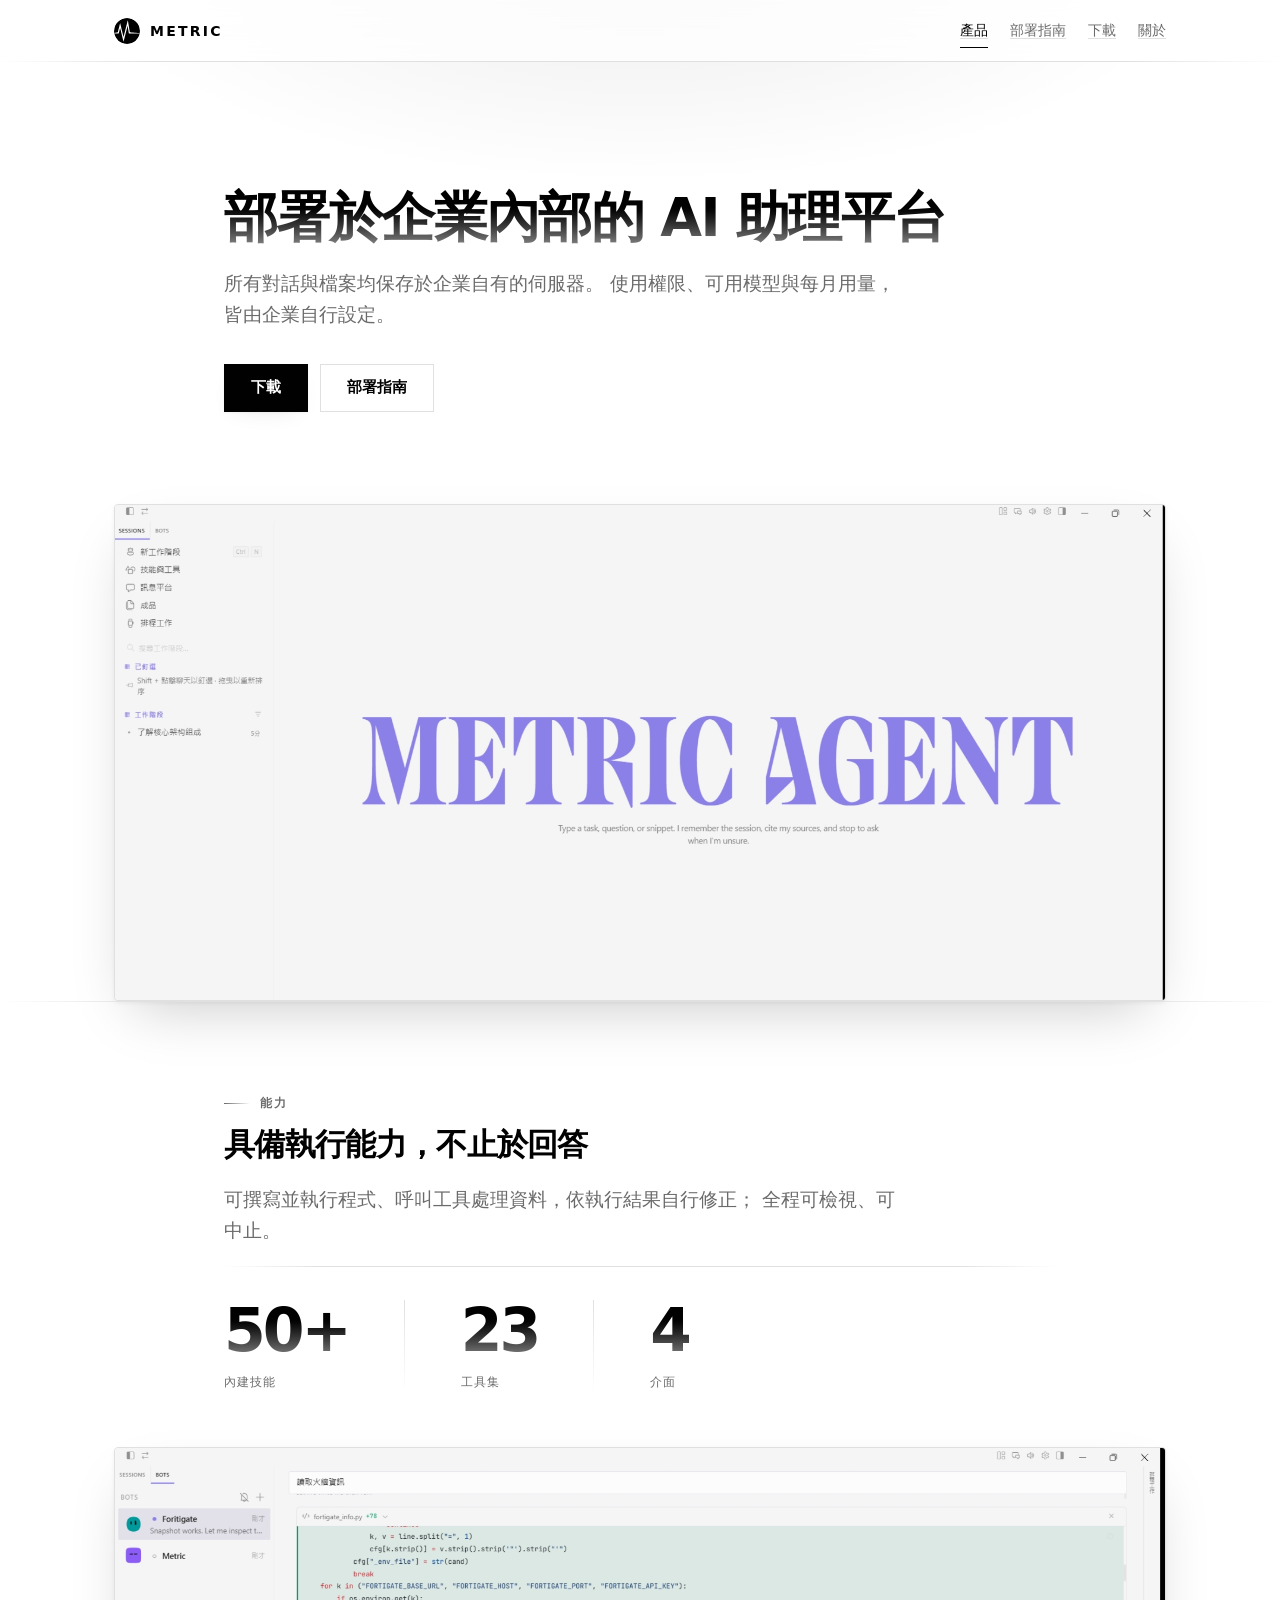
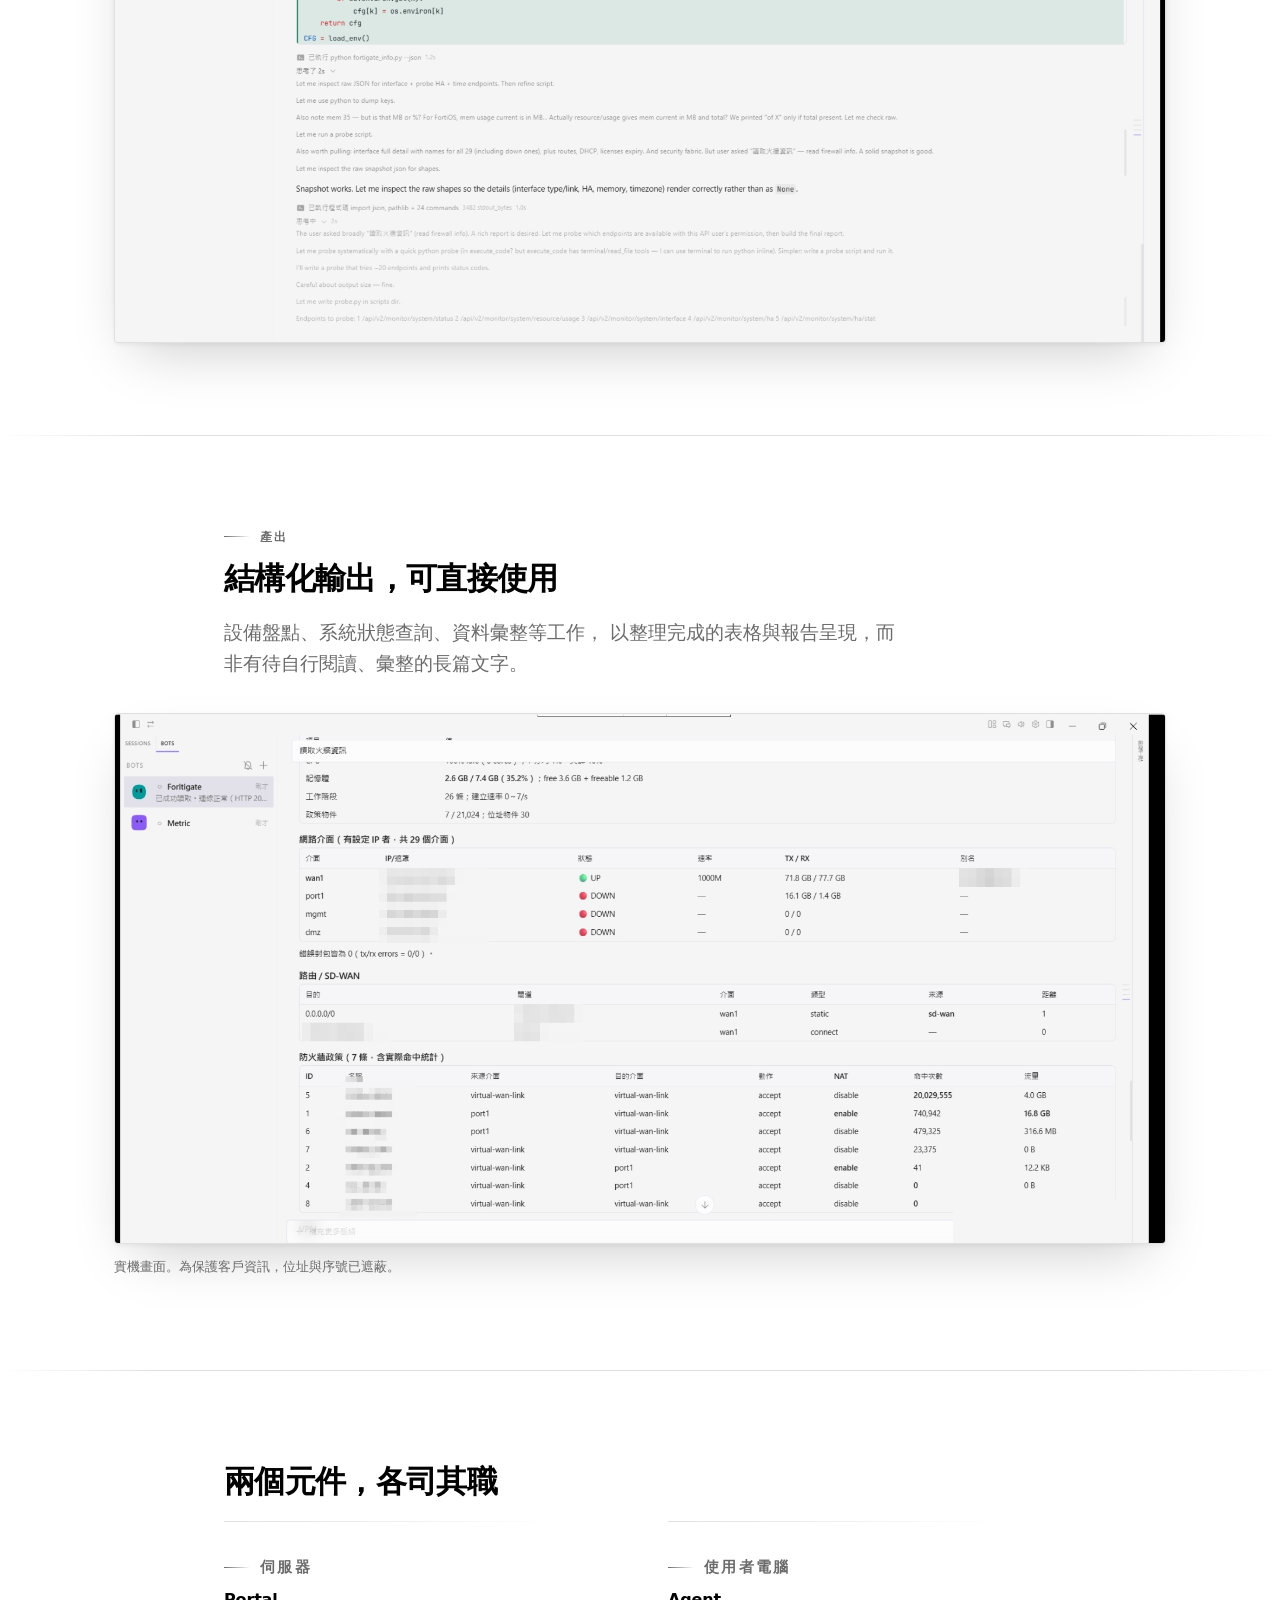
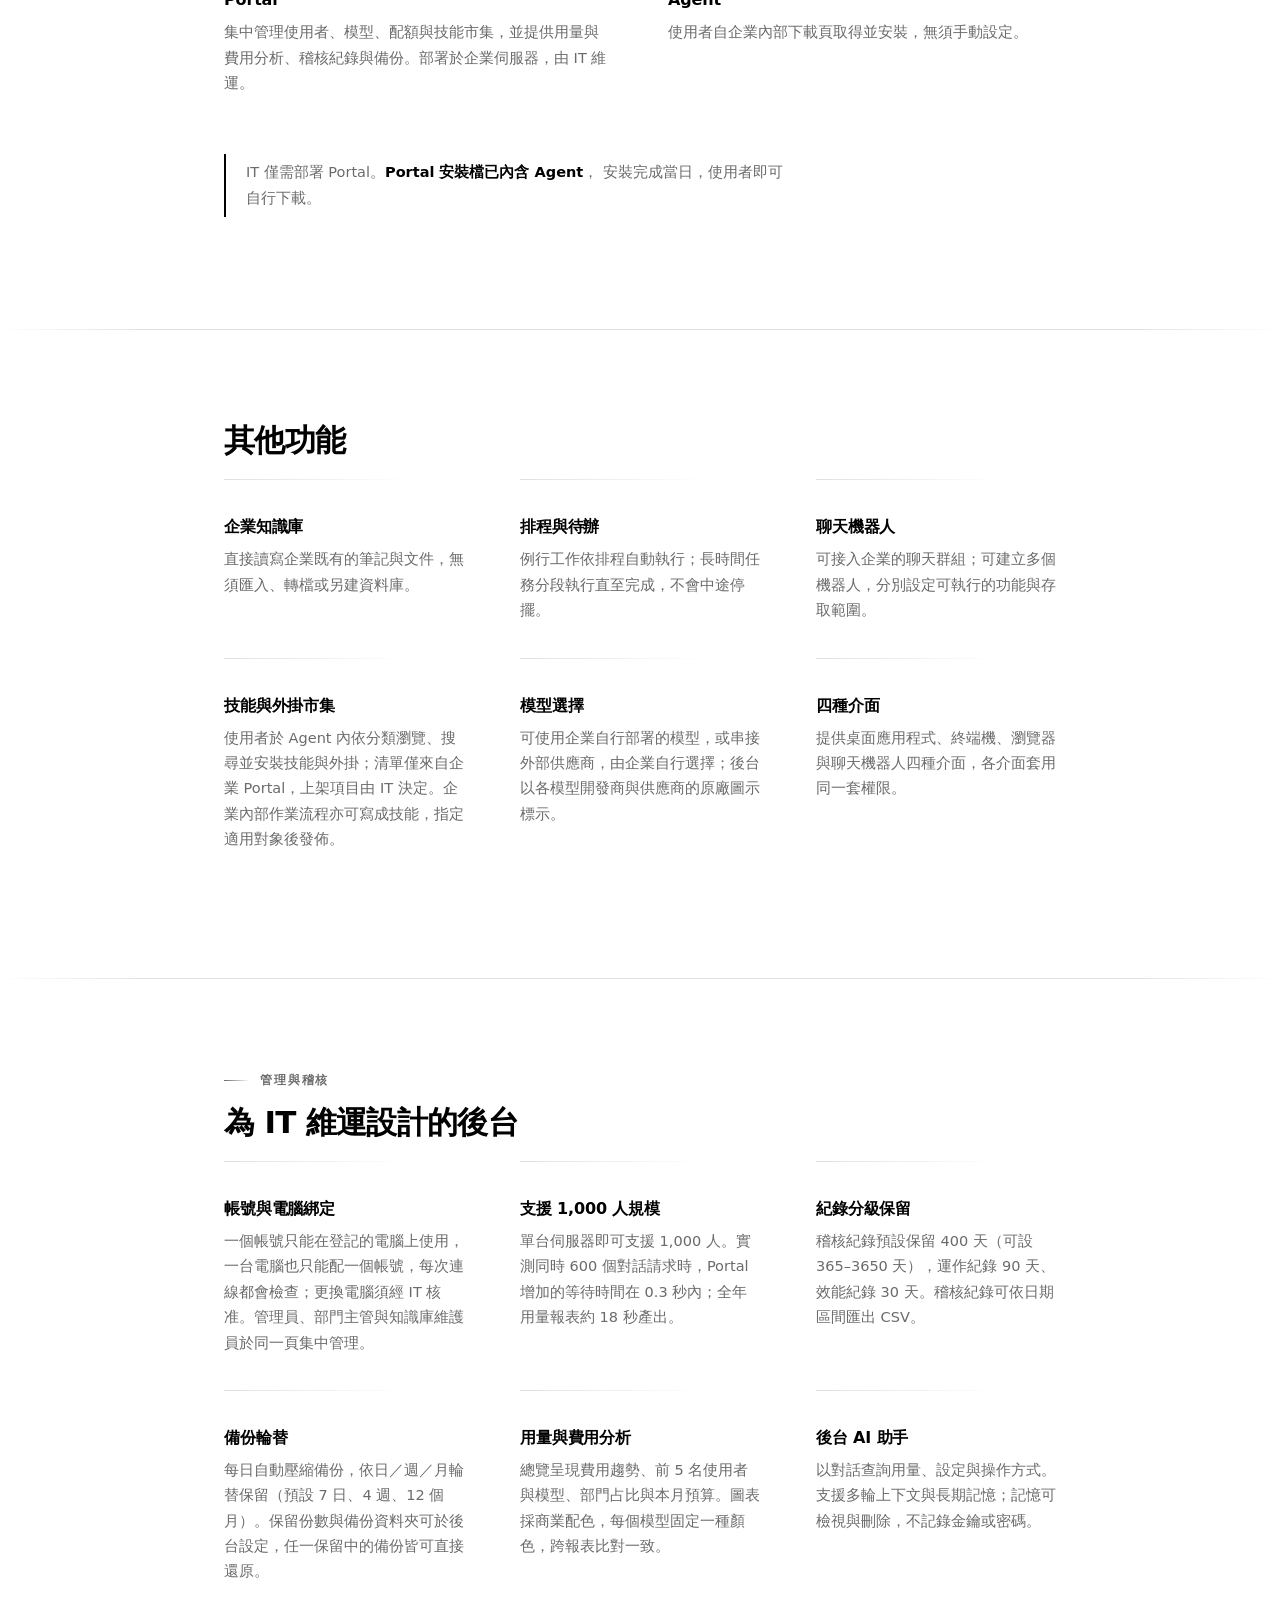
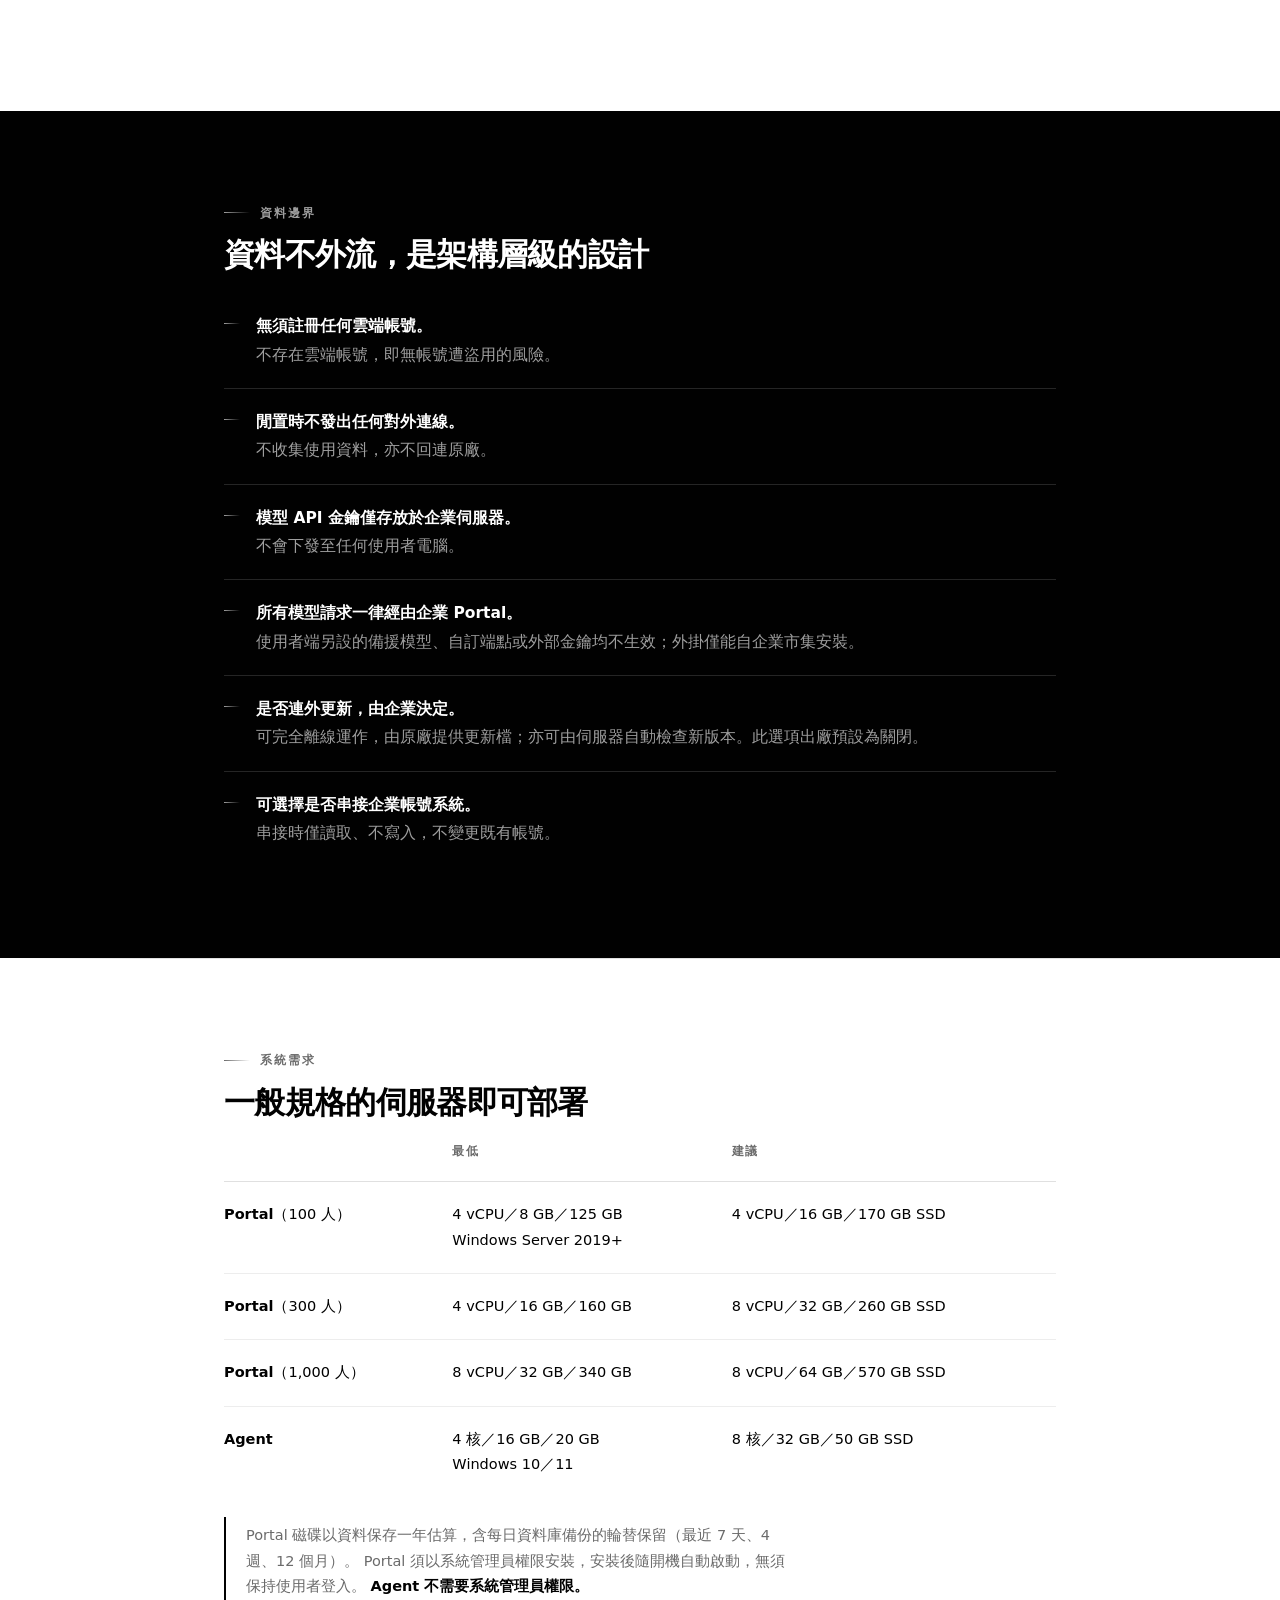
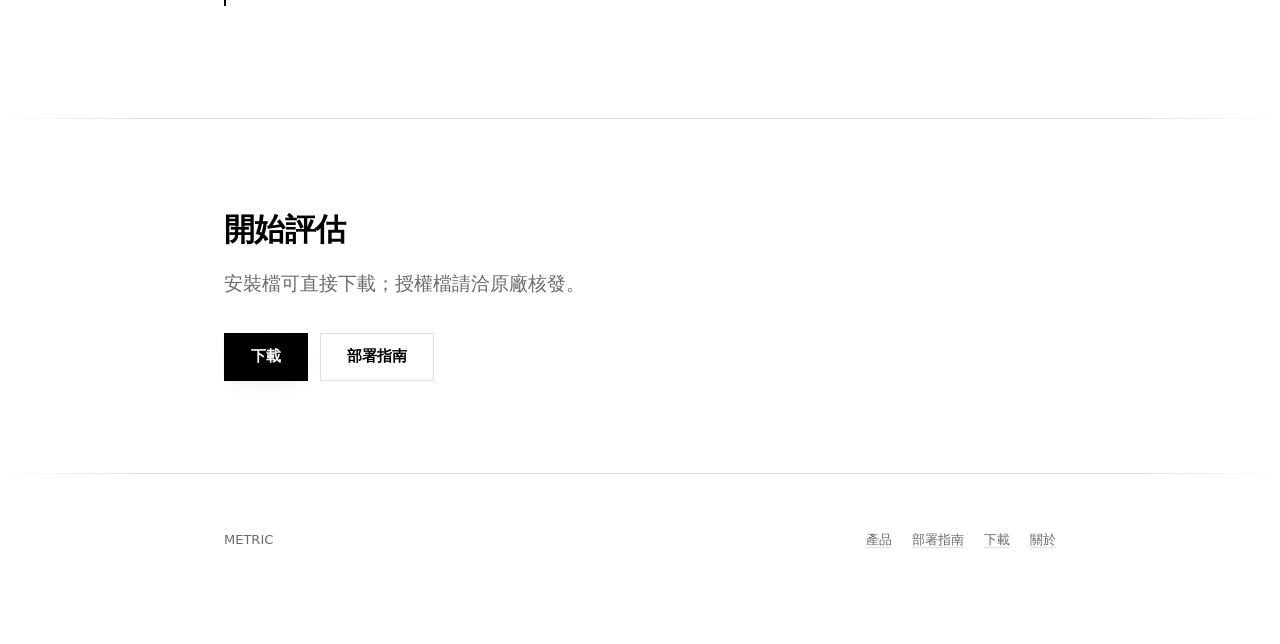
==== commit 91da068f: "官網跟上 3.0.6／0.21.5+8：管理與稽核功能、帳號綁定電腦、Portal 僅 HTTPS - 產品頁新增「管理與稽核」：帳號與電腦綁定、1,000 人規模、紀錄分級保留與稽核匯出、備份輪替、" ====
--- a/index.html
+++ b/index.html
@@ -110,7 +110,7 @@
       <div class="card">
         <p class="eyebrow" style="margin:0 0 6px">伺服器</p>
         <h3>Portal</h3>
-        <p>集中管理使用者、模型、配額與技能市集，並提供用量與費用分析。部署於企業伺服器，由 IT 維運。</p>
+        <p>集中管理使用者、模型、配額與技能市集，並提供用量與費用分析、稽核紀錄與備份。部署於企業伺服器，由 IT 維運。</p>
       </div>
       <div class="card">
         <p class="eyebrow" style="margin:0 0 6px">使用者電腦</p>
@@ -152,6 +152,39 @@
       <div class="card">
         <h3>四種介面</h3>
         <p>提供桌面應用程式、終端機、瀏覽器與聊天機器人四種介面，各介面套用同一套權限。</p>
+      </div>
+    </div>
+  </div>
+</section>
+
+<section>
+  <div class="wrap">
+    <p class="eyebrow">管理與稽核</p>
+    <h2>為 IT 維運設計的後台</h2>
+    <div class="grid">
+      <div class="card">
+        <h3>帳號與電腦綁定</h3>
+        <p>一個帳號只能在登記的電腦上使用，一台電腦也只能配一個帳號，每次連線都會檢查；更換電腦須經 IT 核准。管理員、部門主管與知識庫維護員於同一頁集中管理。</p>
+      </div>
+      <div class="card">
+        <h3>支援 1,000 人規模</h3>
+        <p>單台伺服器即可支援 1,000 人。實測同時 600 個對話請求時，Portal 增加的等待時間在 0.3 秒內；全年用量報表約 18 秒產出。</p>
+      </div>
+      <div class="card">
+        <h3>紀錄分級保留</h3>
+        <p>稽核紀錄預設保留 400 天（可設 365–3650 天），運作紀錄 90 天、效能紀錄 30 天。稽核紀錄可依日期區間匯出 CSV。</p>
+      </div>
+      <div class="card">
+        <h3>備份輪替</h3>
+        <p>每日自動壓縮備份，依日／週／月輪替保留（預設 7 日、4 週、12 個月）。保留份數與備份資料夾可於後台設定，任一保留中的備份皆可直接還原。</p>
+      </div>
+      <div class="card">
+        <h3>用量與費用分析</h3>
+        <p>總覽呈現費用趨勢、前 5 名使用者與模型、部門占比與本月預算。圖表採商業配色，每個模型固定一種顏色，跨報表比對一致。</p>
+      </div>
+      <div class="card">
+        <h3>後台 AI 助手</h3>
+        <p>以對話查詢用量、設定與操作方式。支援多輪上下文與長期記憶；記憶可檢視與刪除，不記錄金鑰或密碼。</p>
       </div>
     </div>
   </div>
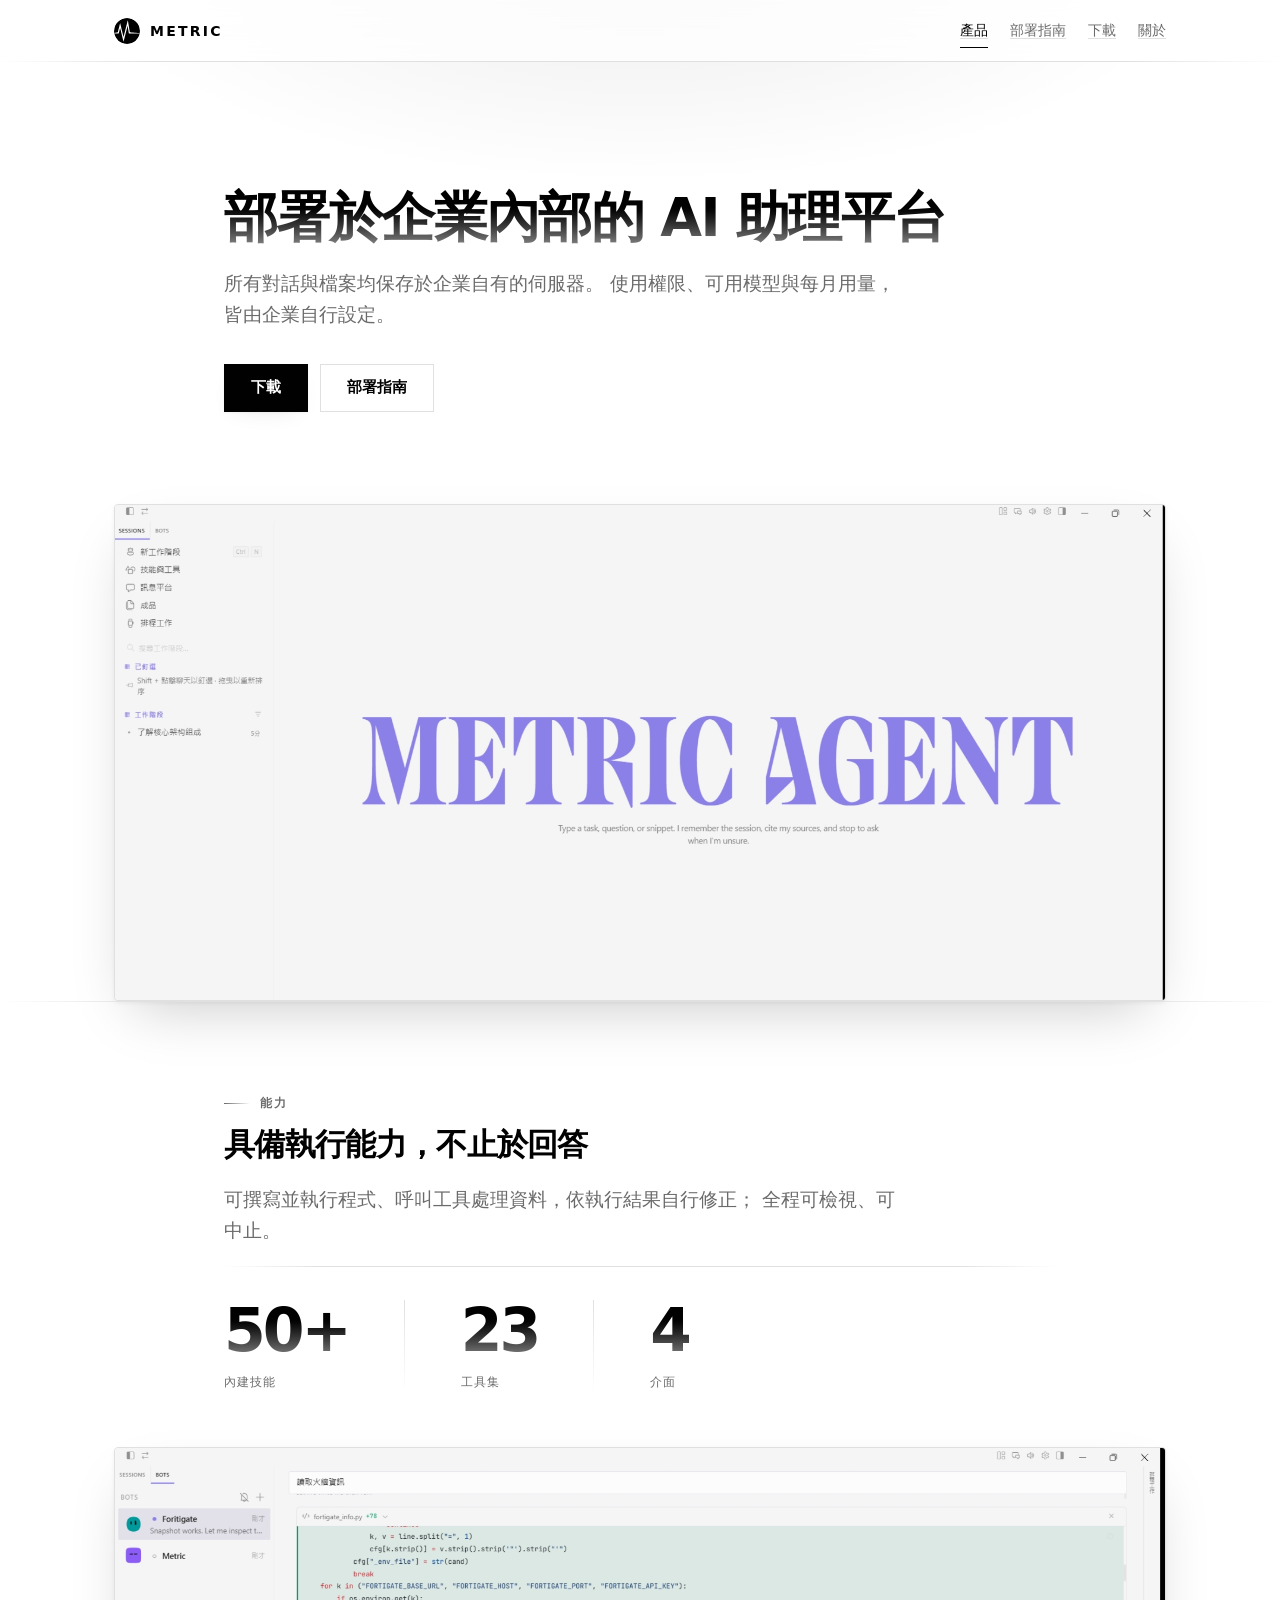
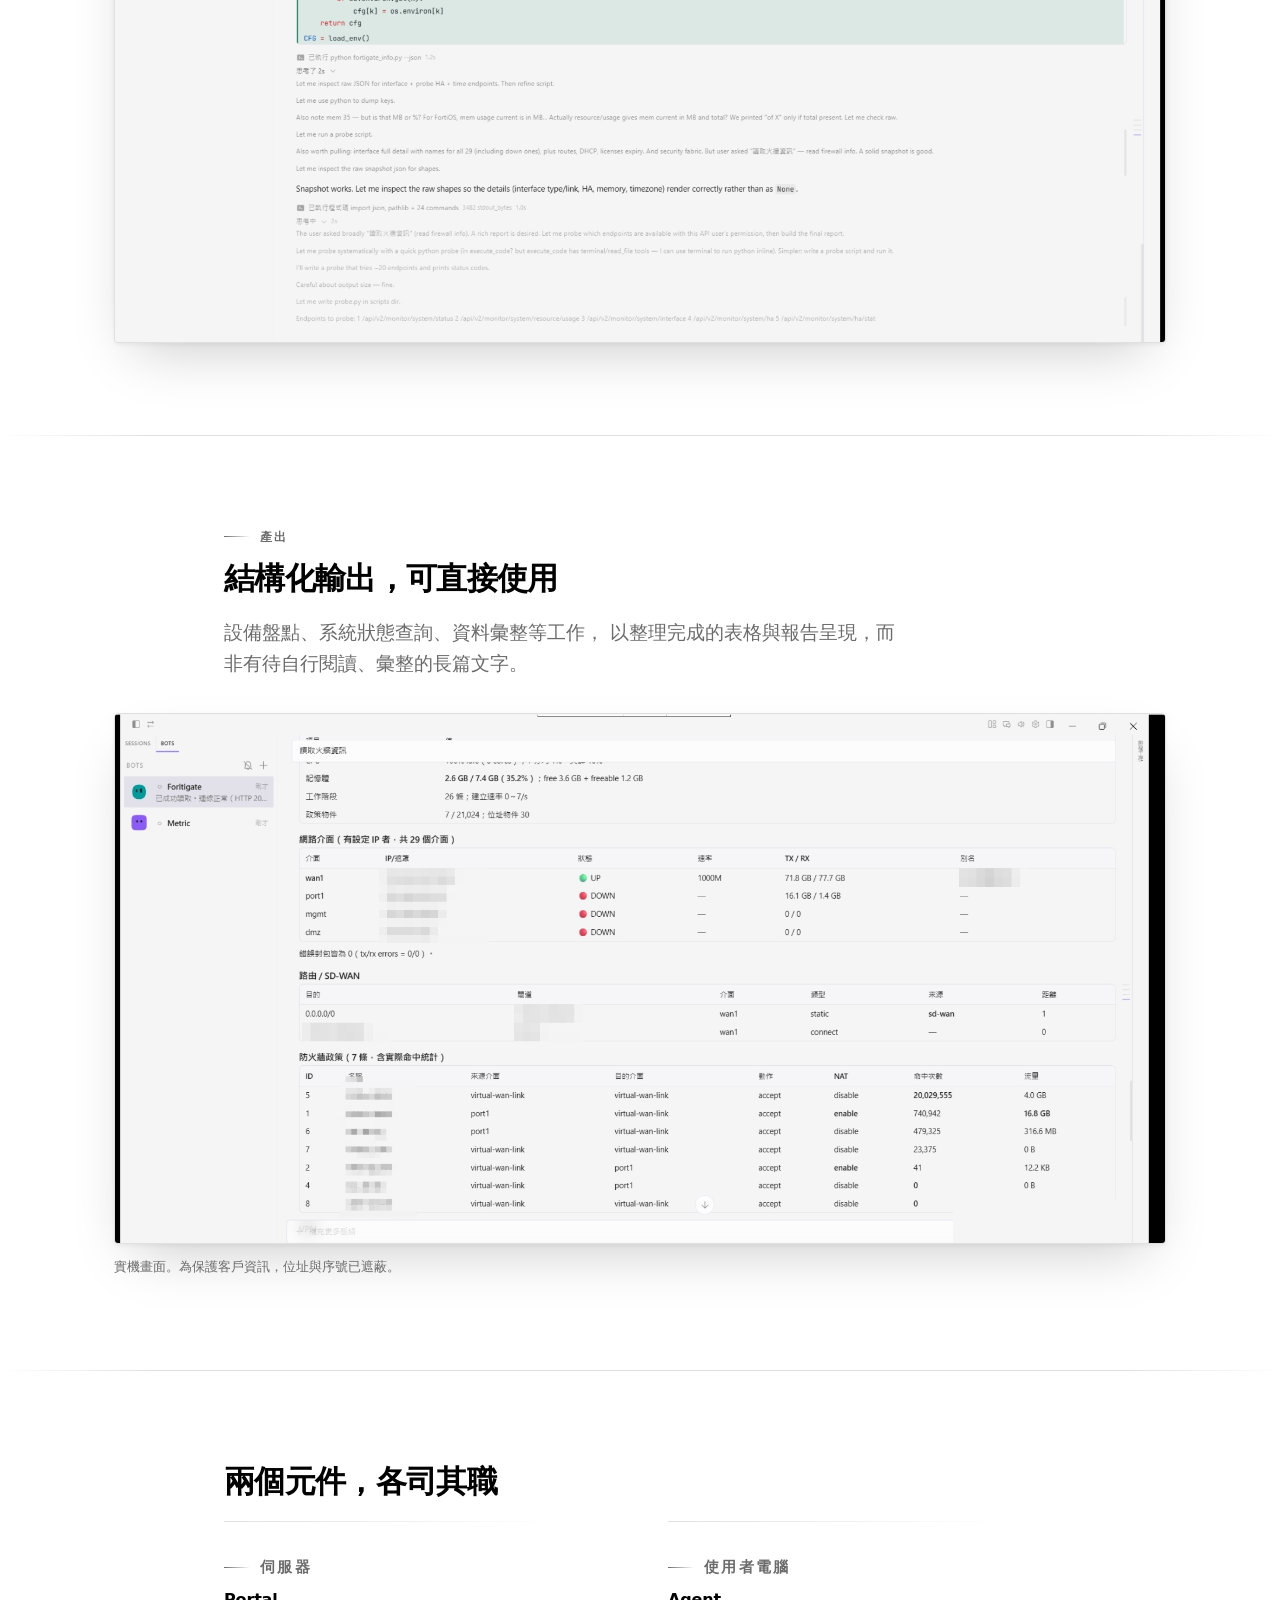
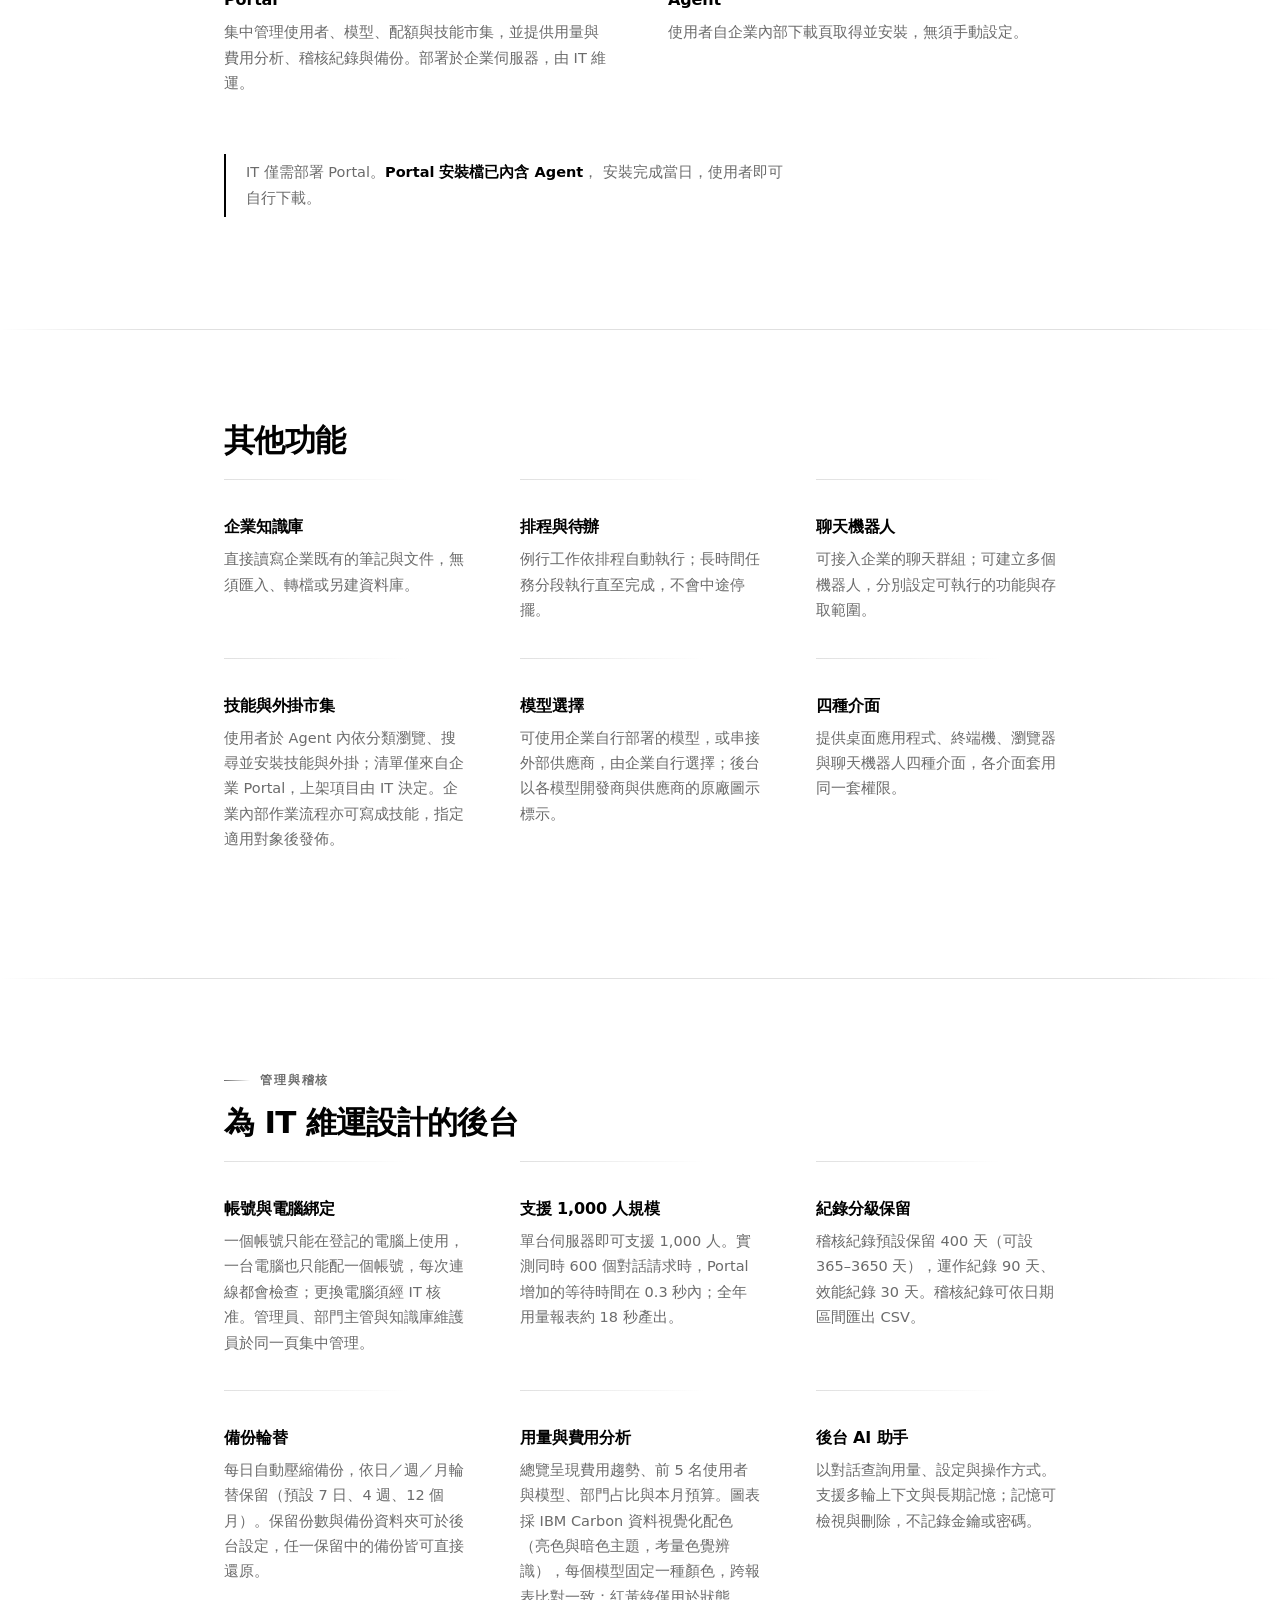
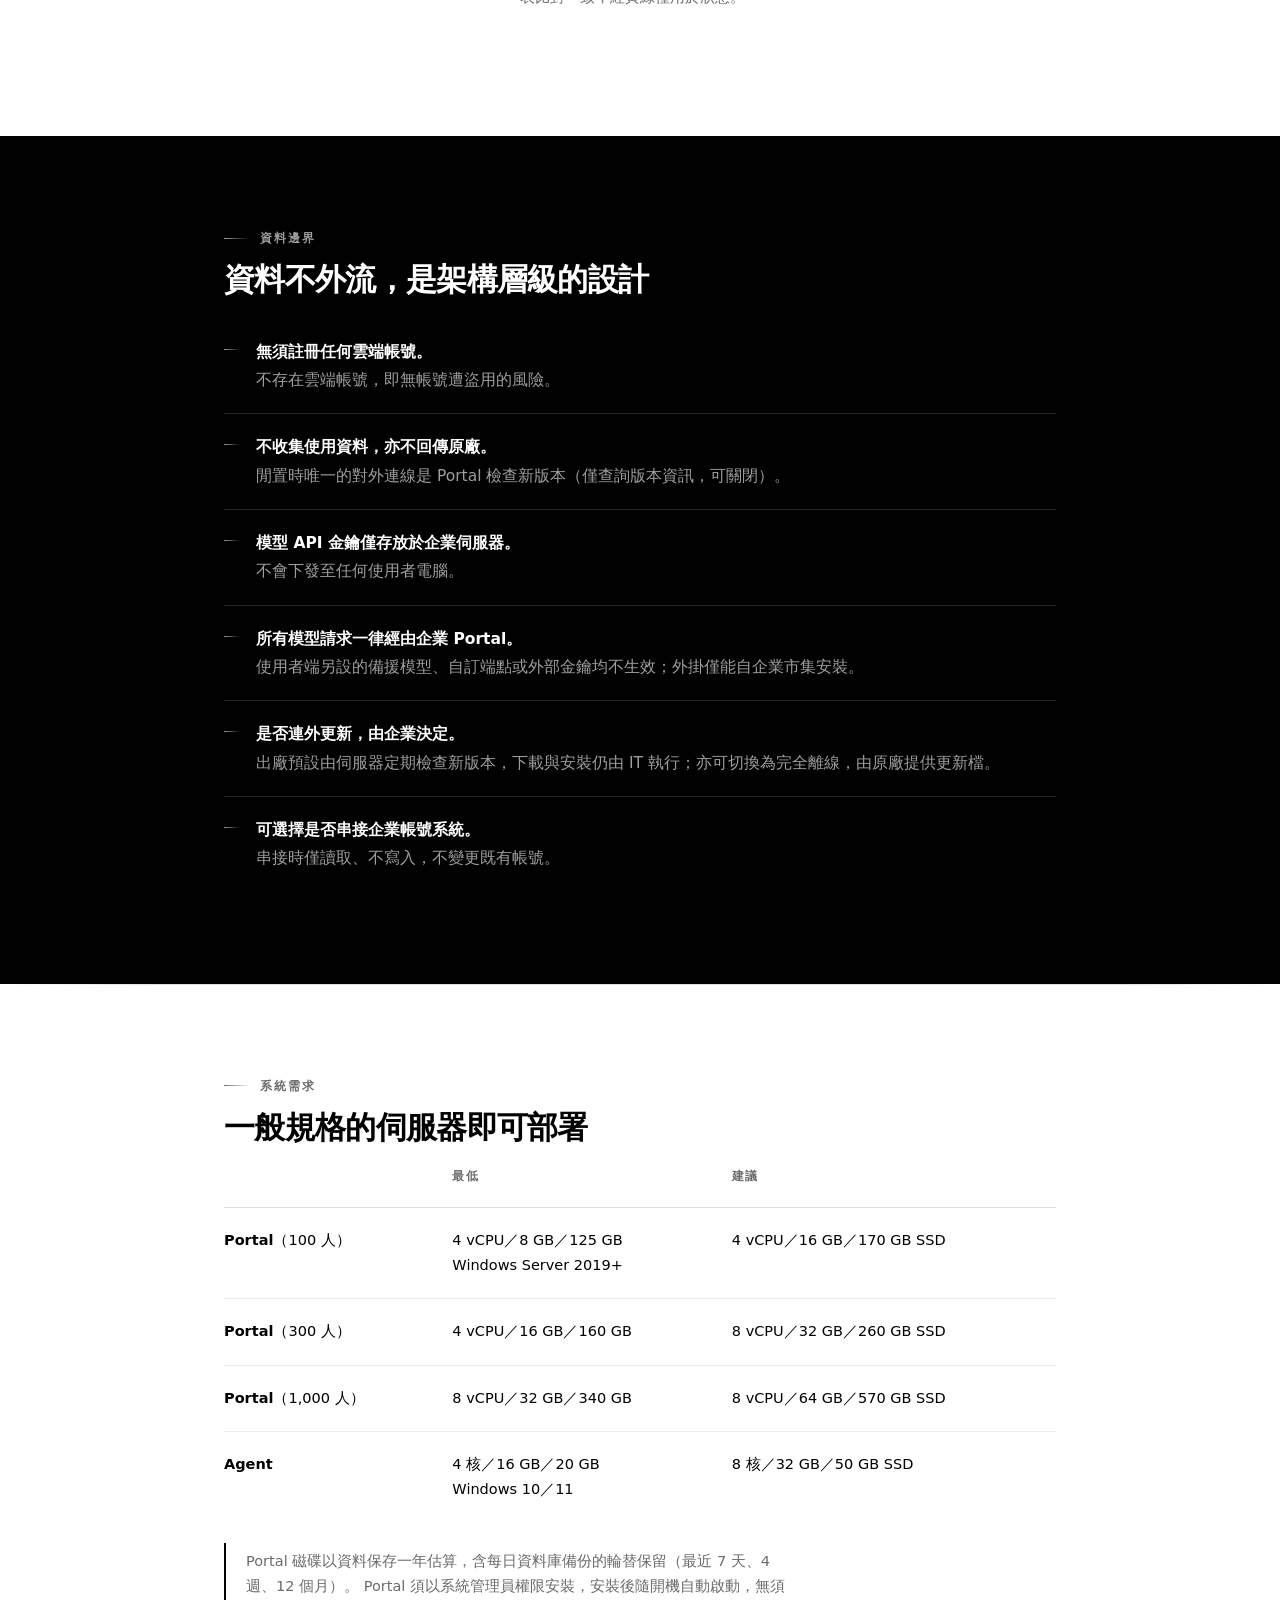
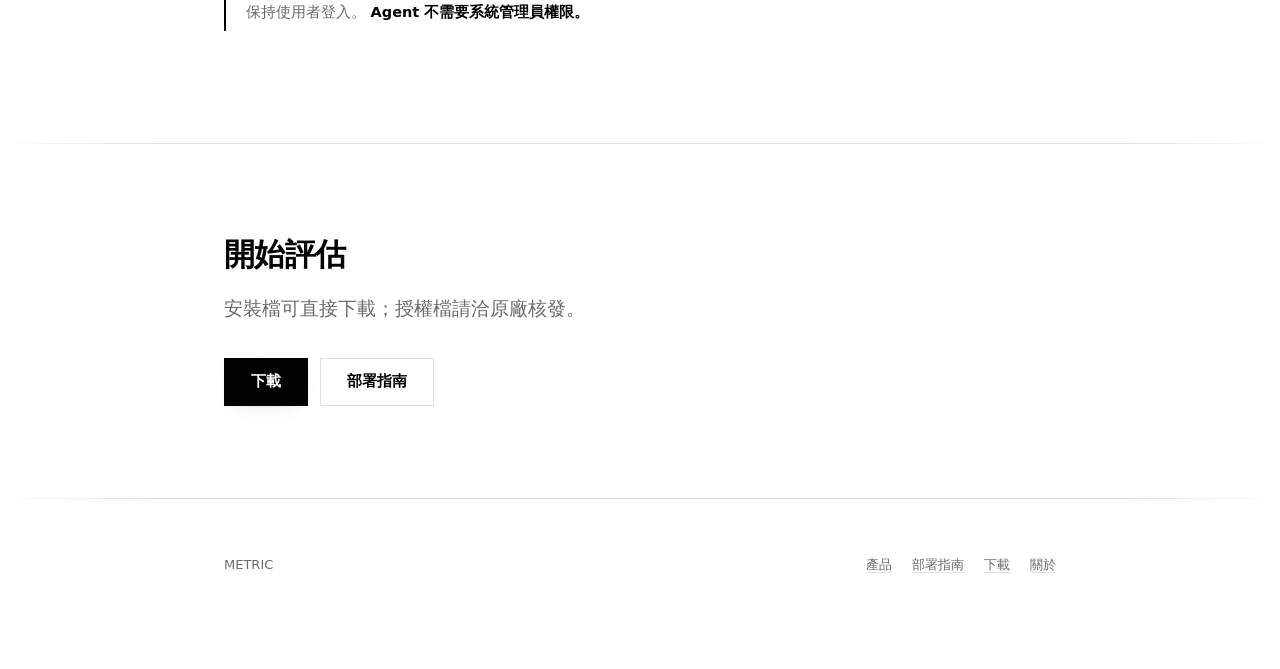
==== commit faffaa90: "Site: align with Portal 3.0.8 / Agent 0.21.5+9 - Guide: online update is the factory default (6-hour" ====
--- a/index.html
+++ b/index.html
@@ -180,7 +180,7 @@
       </div>
       <div class="card">
         <h3>用量與費用分析</h3>
-        <p>總覽呈現費用趨勢、前 5 名使用者與模型、部門占比與本月預算。圖表採商業配色，每個模型固定一種顏色，跨報表比對一致。</p>
+        <p>總覽呈現費用趨勢、前 5 名使用者與模型、部門占比與本月預算。圖表採 IBM Carbon 資料視覺化配色（亮色與暗色主題，考量色覺辨識），每個模型固定一種顏色，跨報表比對一致；紅黃綠僅用於狀態。</p>
       </div>
       <div class="card">
         <h3>後台 AI 助手</h3>
@@ -198,10 +198,10 @@
     <h2>資料不外流，是架構層級的設計</h2>
     <ul class="tick">
       <li><b>無須註冊任何雲端帳號。</b>不存在雲端帳號，即無帳號遭盜用的風險。</li>
-      <li><b>閒置時不發出任何對外連線。</b>不收集使用資料，亦不回連原廠。</li>
+      <li><b>不收集使用資料，亦不回傳原廠。</b>閒置時唯一的對外連線是 Portal 檢查新版本（僅查詢版本資訊，可關閉）。</li>
       <li><b>模型 API 金鑰僅存放於企業伺服器。</b>不會下發至任何使用者電腦。</li>
       <li><b>所有模型請求一律經由企業 Portal。</b>使用者端另設的備援模型、自訂端點或外部金鑰均不生效；外掛僅能自企業市集安裝。</li>
-      <li><b>是否連外更新，由企業決定。</b>可完全離線運作，由原廠提供更新檔；亦可由伺服器自動檢查新版本。此選項出廠預設為關閉。</li>
+      <li><b>是否連外更新，由企業決定。</b>出廠預設由伺服器定期檢查新版本，下載與安裝仍由 IT 執行；亦可切換為完全離線，由原廠提供更新檔。</li>
       <li><b>可選擇是否串接企業帳號系統。</b>串接時僅讀取、不寫入，不變更既有帳號。</li>
     </ul>
   </div>
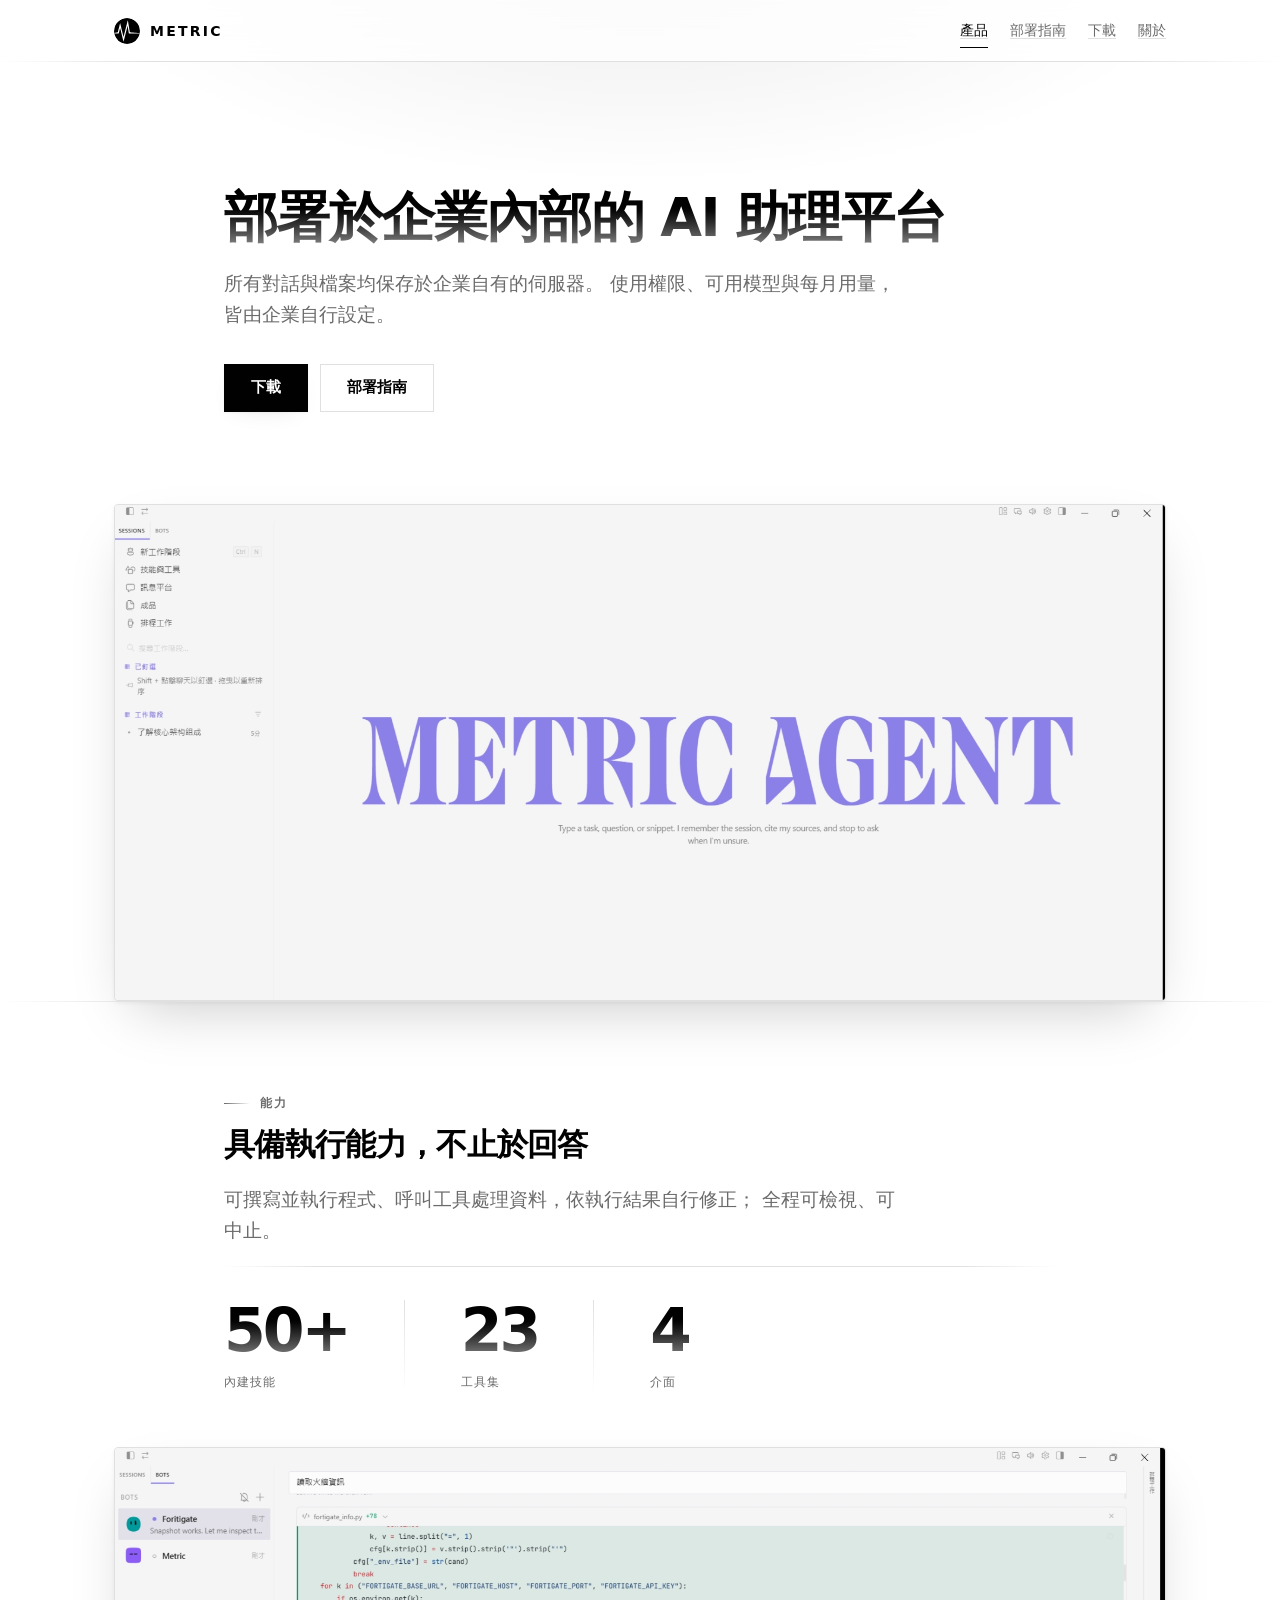
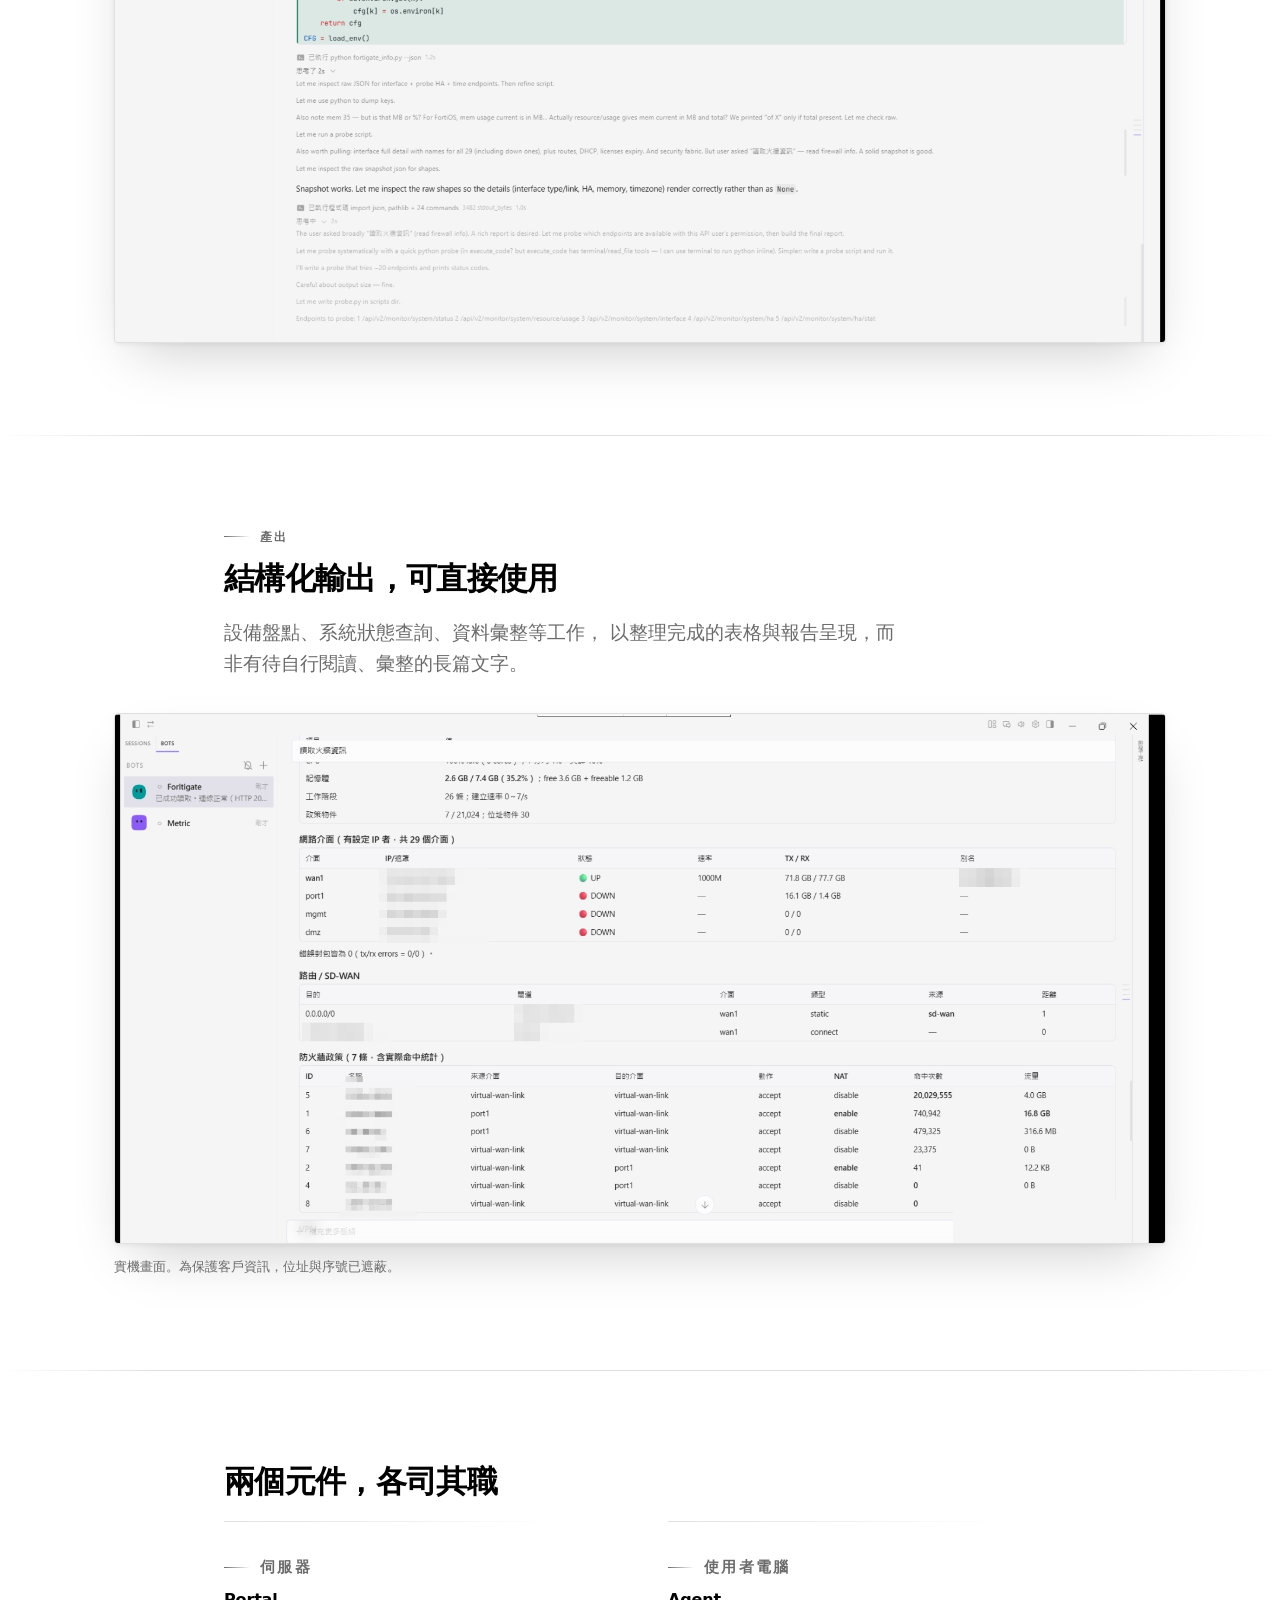
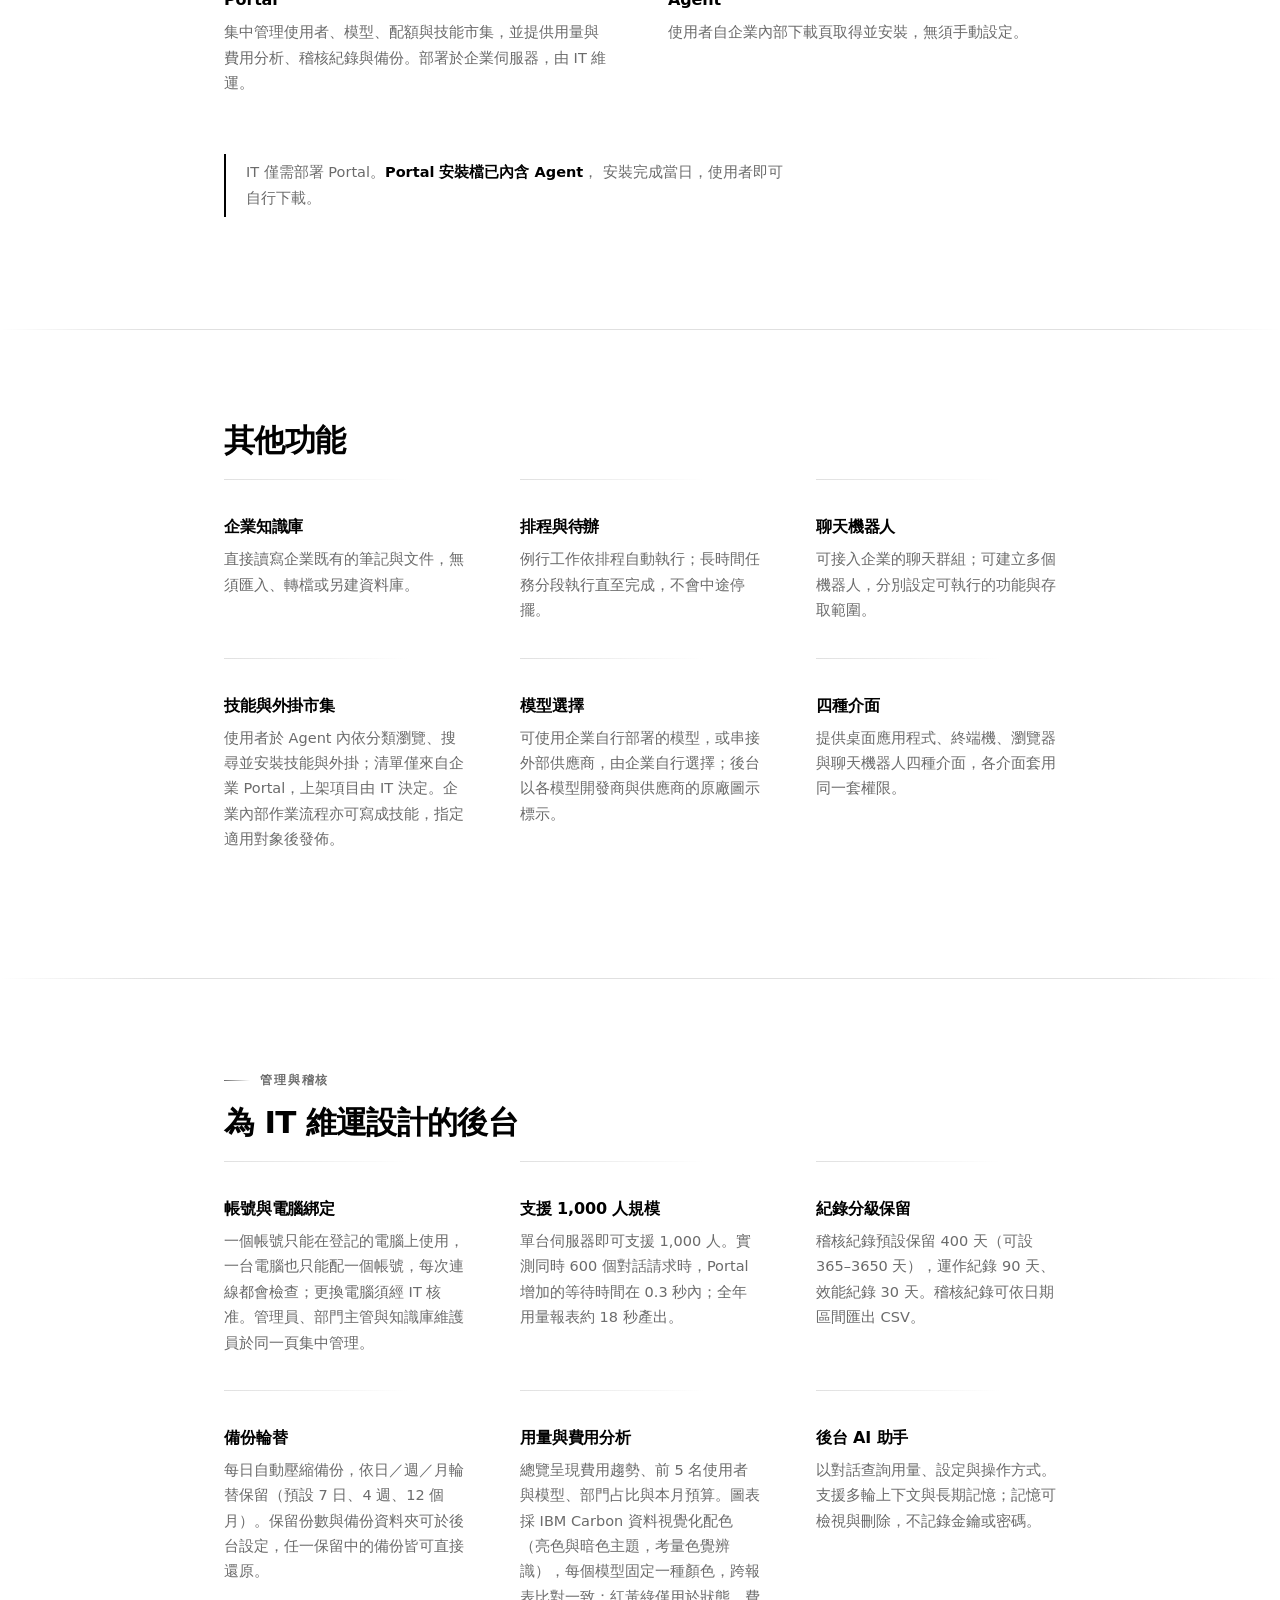
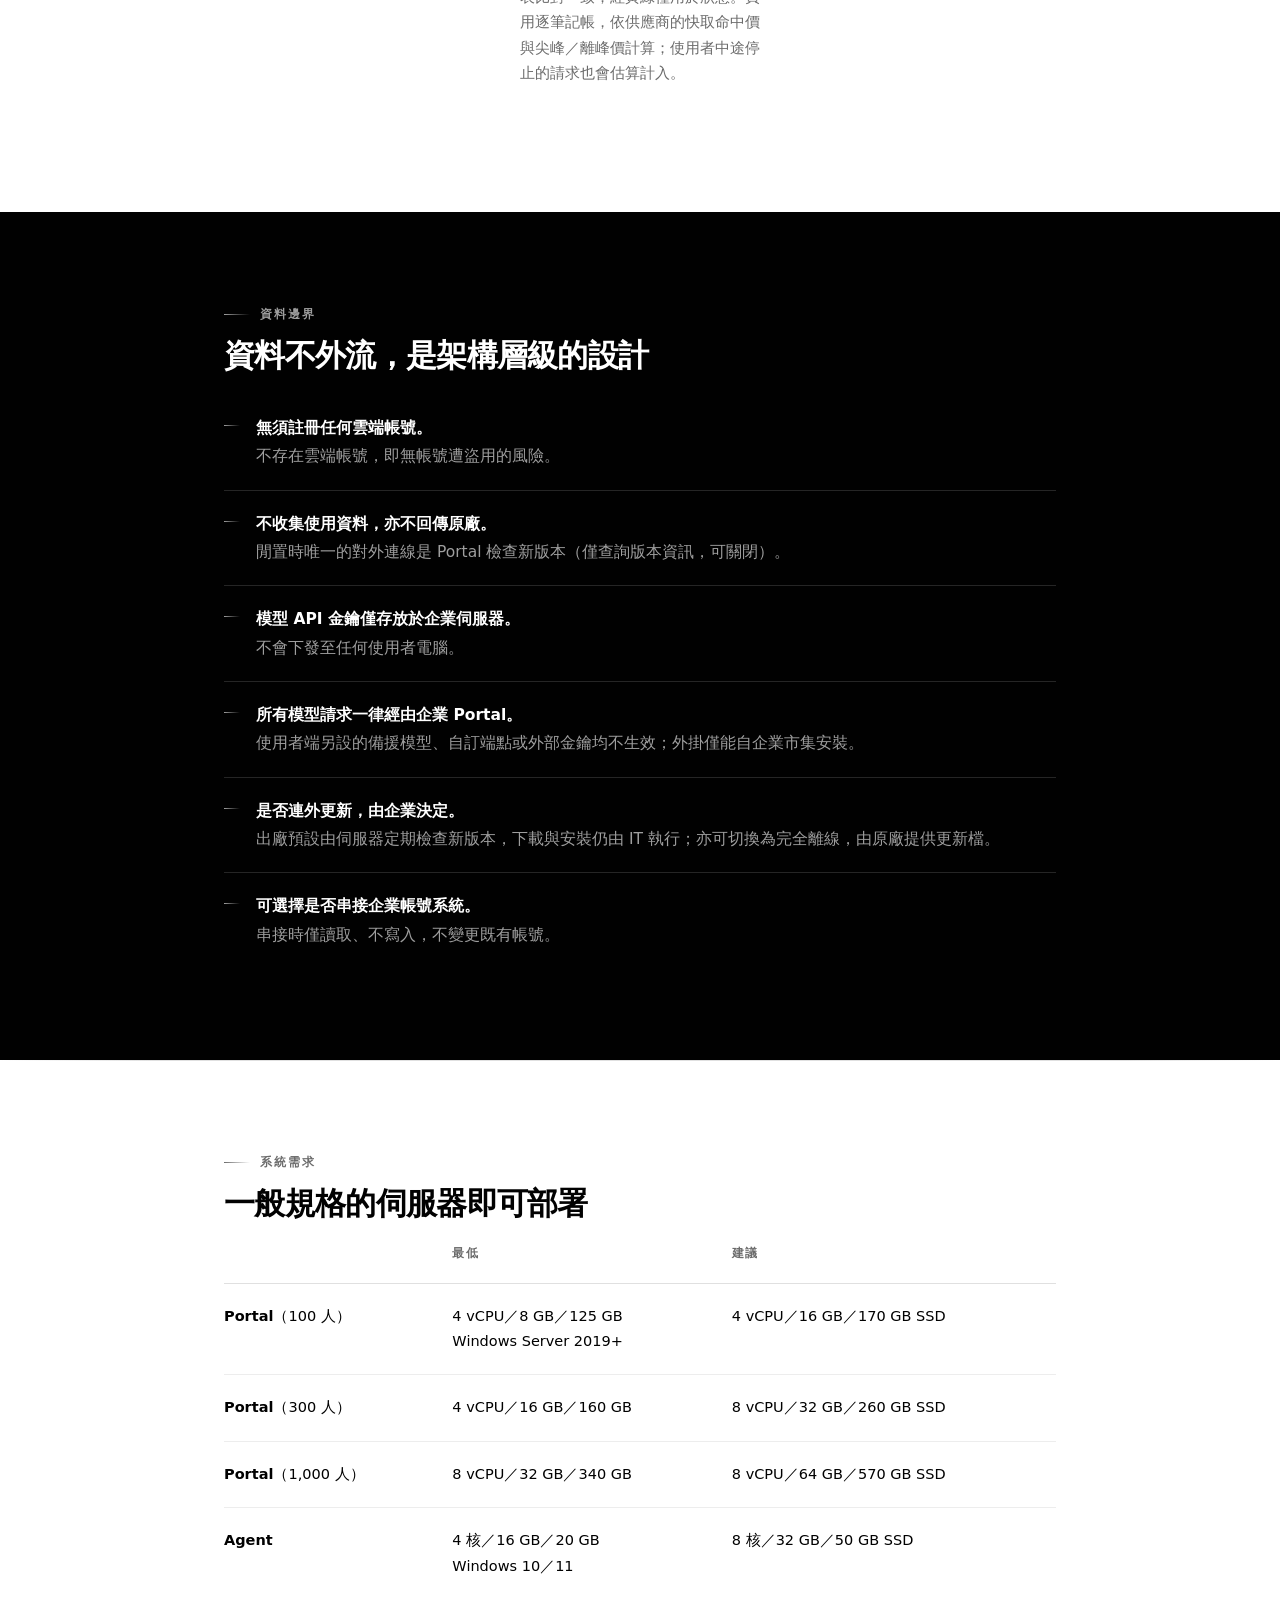
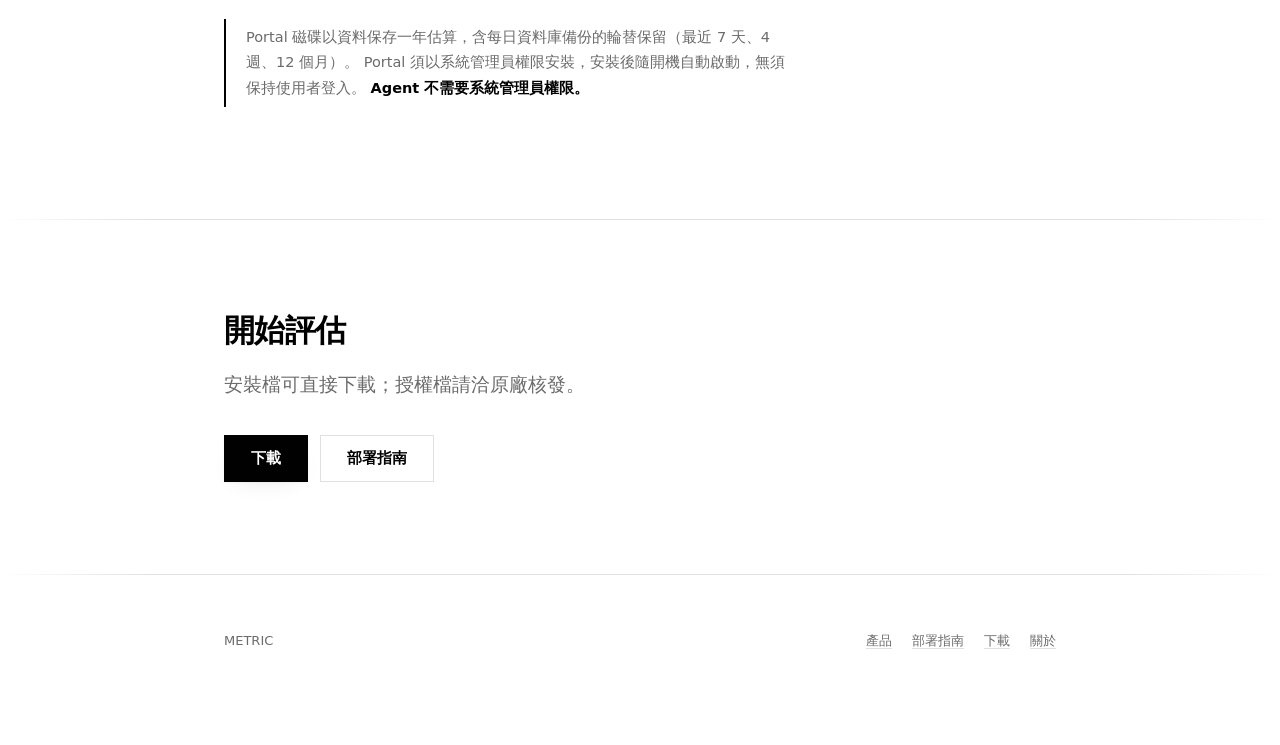
==== commit d62e50f1: "Site: align with Portal 3.0.12 / Agent 0.21.5+11 (upgrade path points at the latest full installer, " ====
--- a/index.html
+++ b/index.html
@@ -180,7 +180,7 @@
       </div>
       <div class="card">
         <h3>用量與費用分析</h3>
-        <p>總覽呈現費用趨勢、前 5 名使用者與模型、部門占比與本月預算。圖表採 IBM Carbon 資料視覺化配色（亮色與暗色主題，考量色覺辨識），每個模型固定一種顏色，跨報表比對一致；紅黃綠僅用於狀態。</p>
+        <p>總覽呈現費用趨勢、前 5 名使用者與模型、部門占比與本月預算。圖表採 IBM Carbon 資料視覺化配色（亮色與暗色主題，考量色覺辨識），每個模型固定一種顏色，跨報表比對一致；紅黃綠僅用於狀態。費用逐筆記帳，依供應商的快取命中價與尖峰／離峰價計算；使用者中途停止的請求也會估算計入。</p>
       </div>
       <div class="card">
         <h3>後台 AI 助手</h3>
